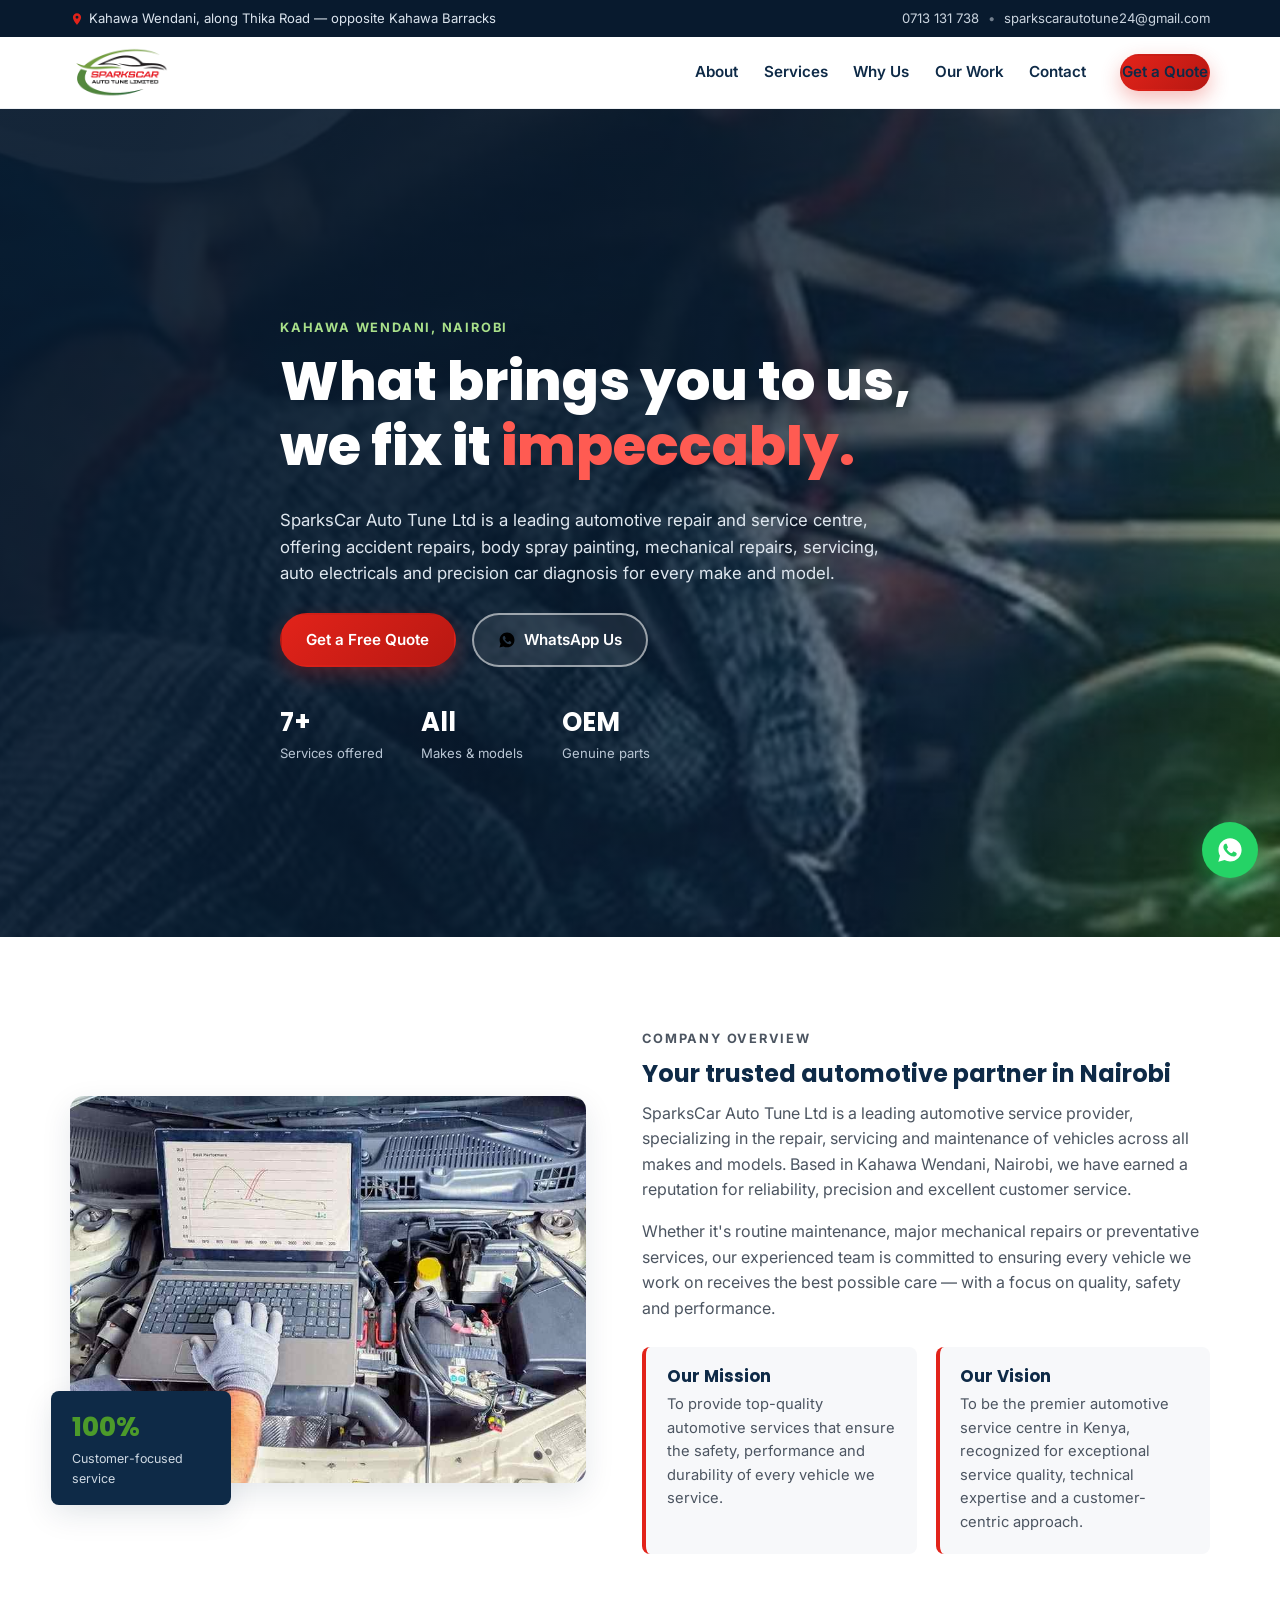
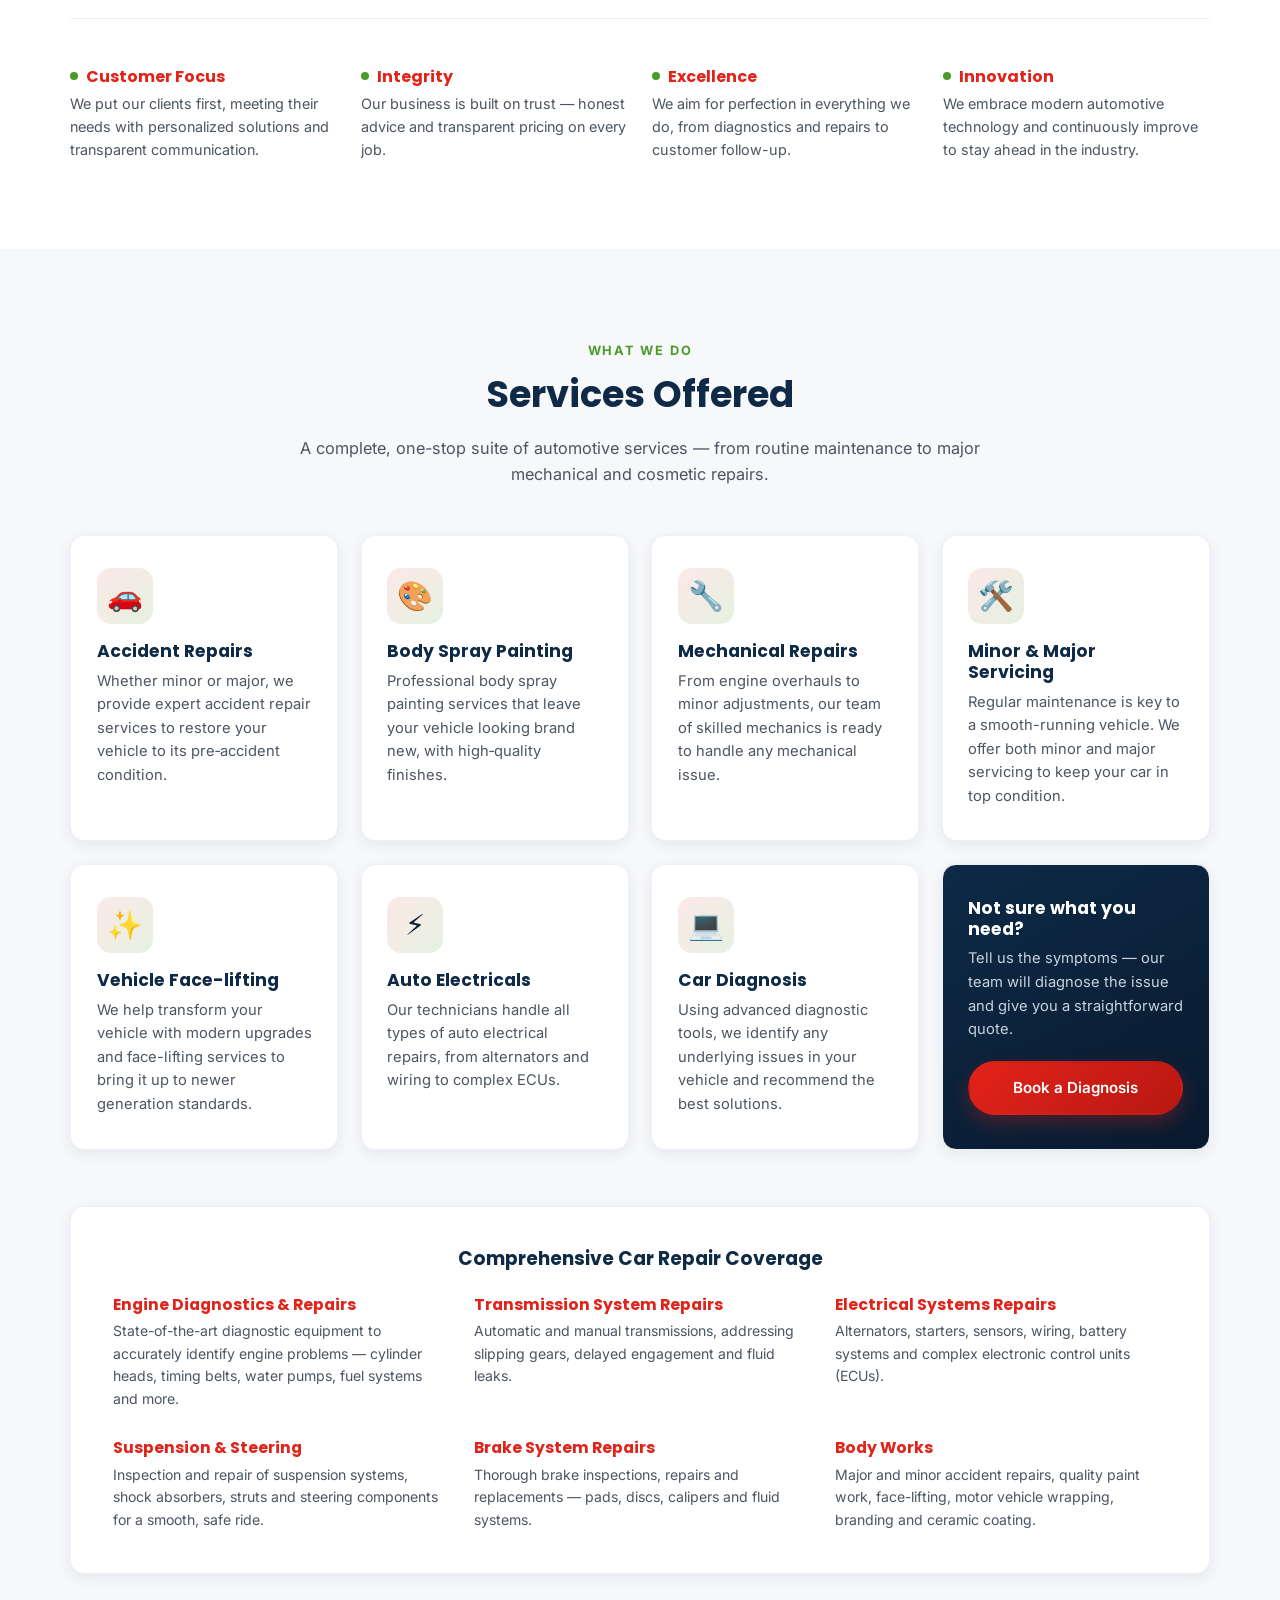
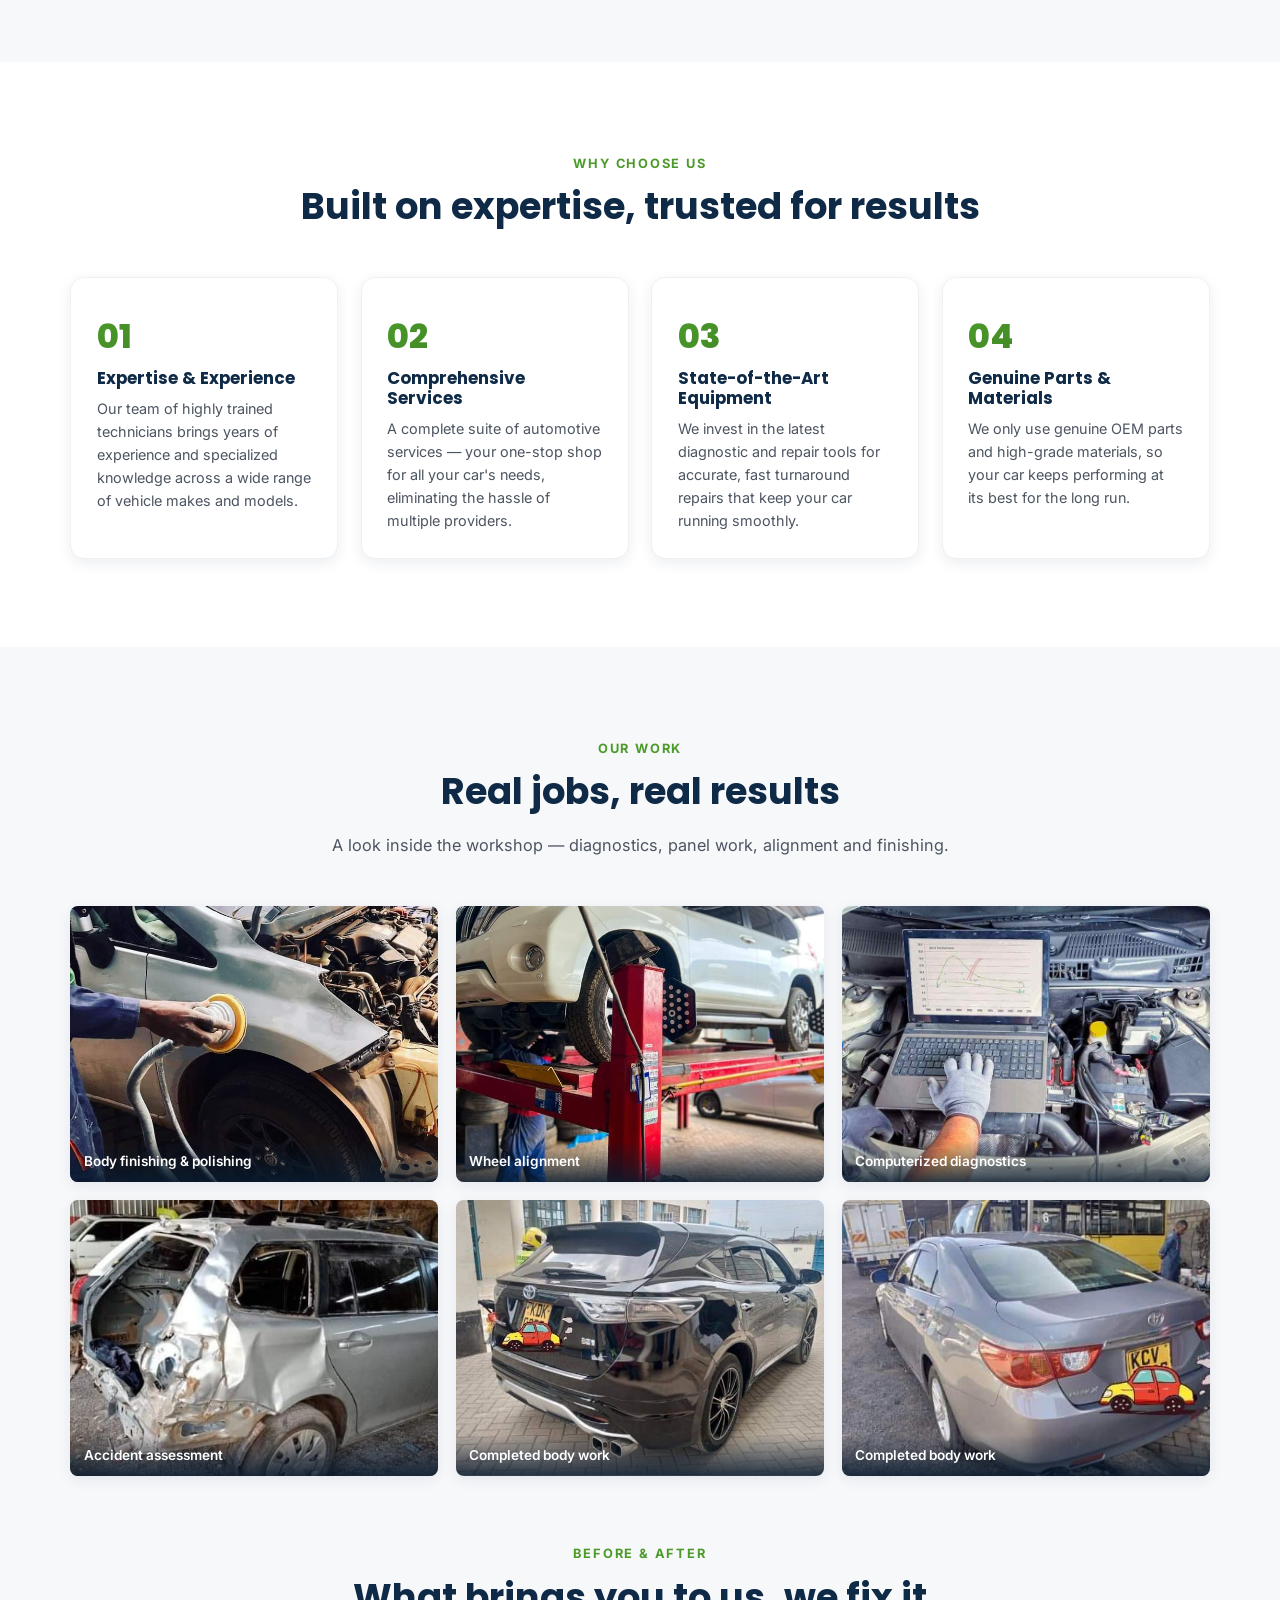
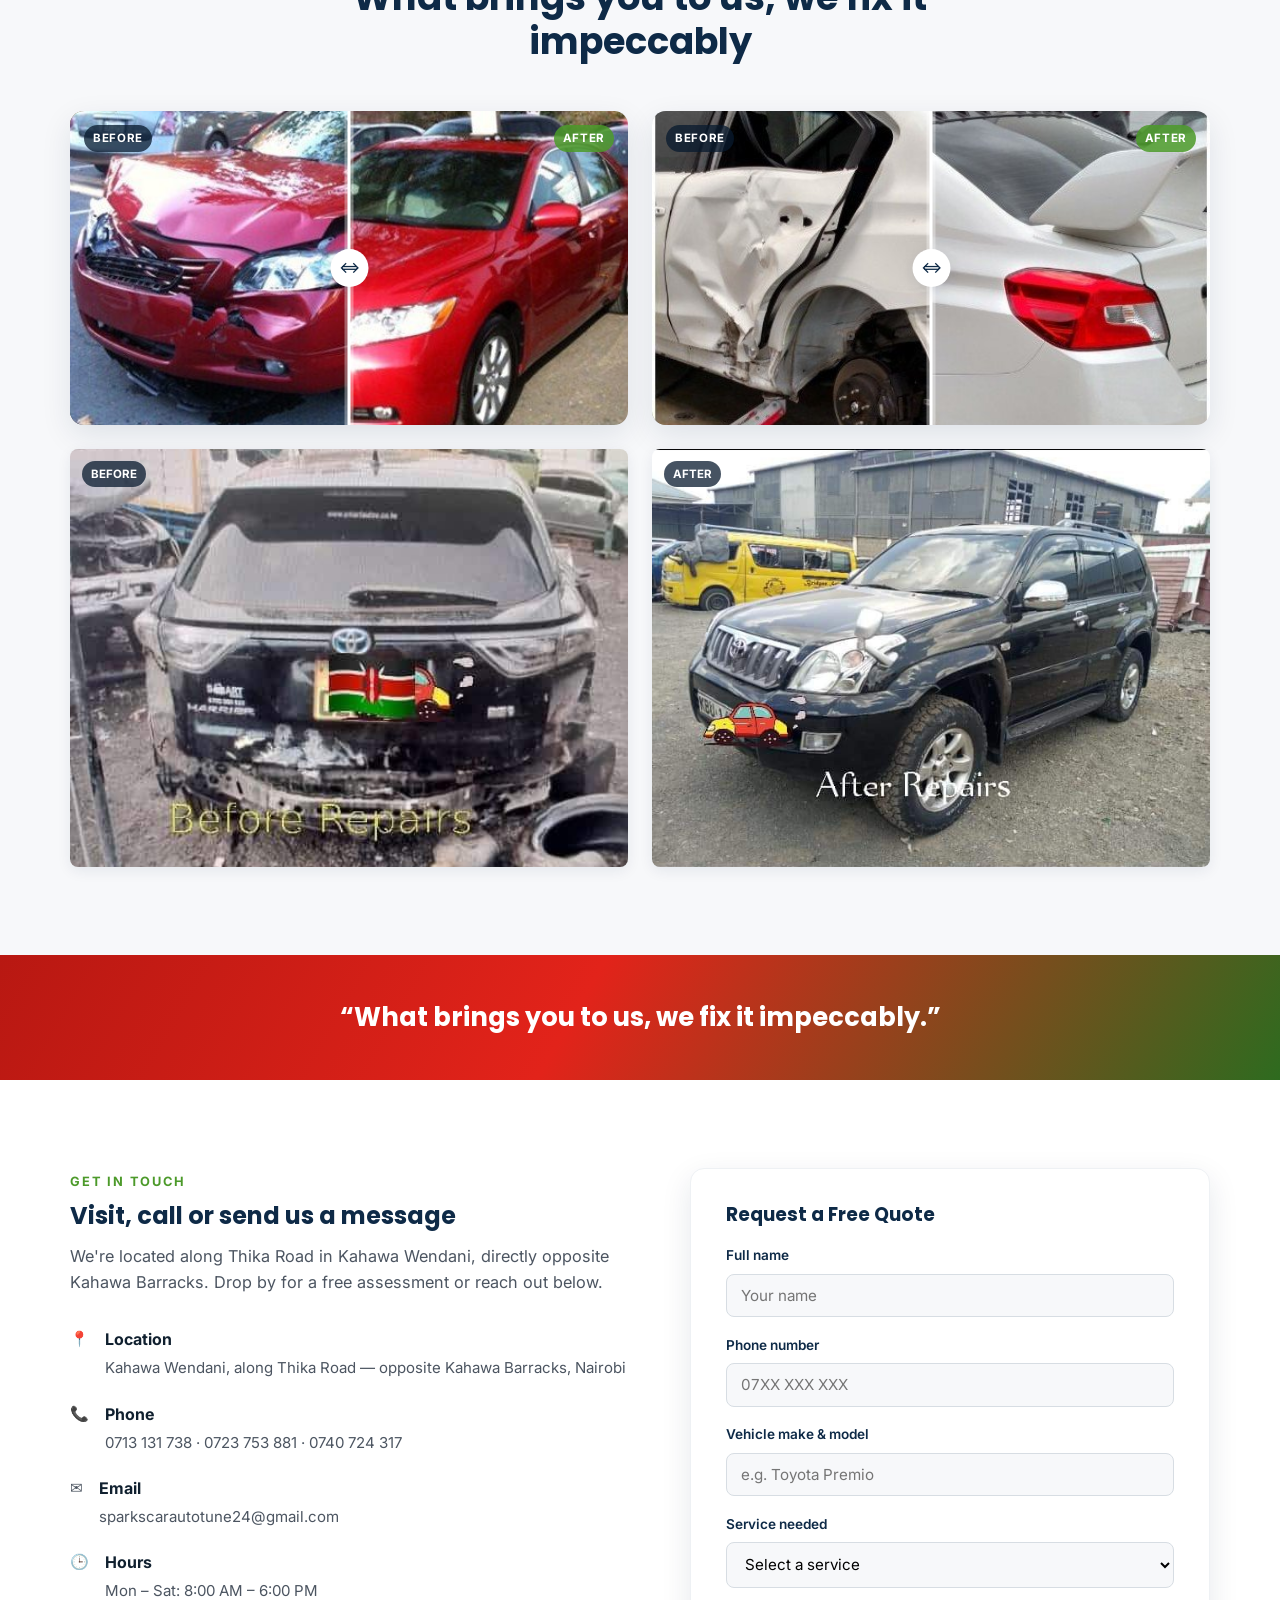
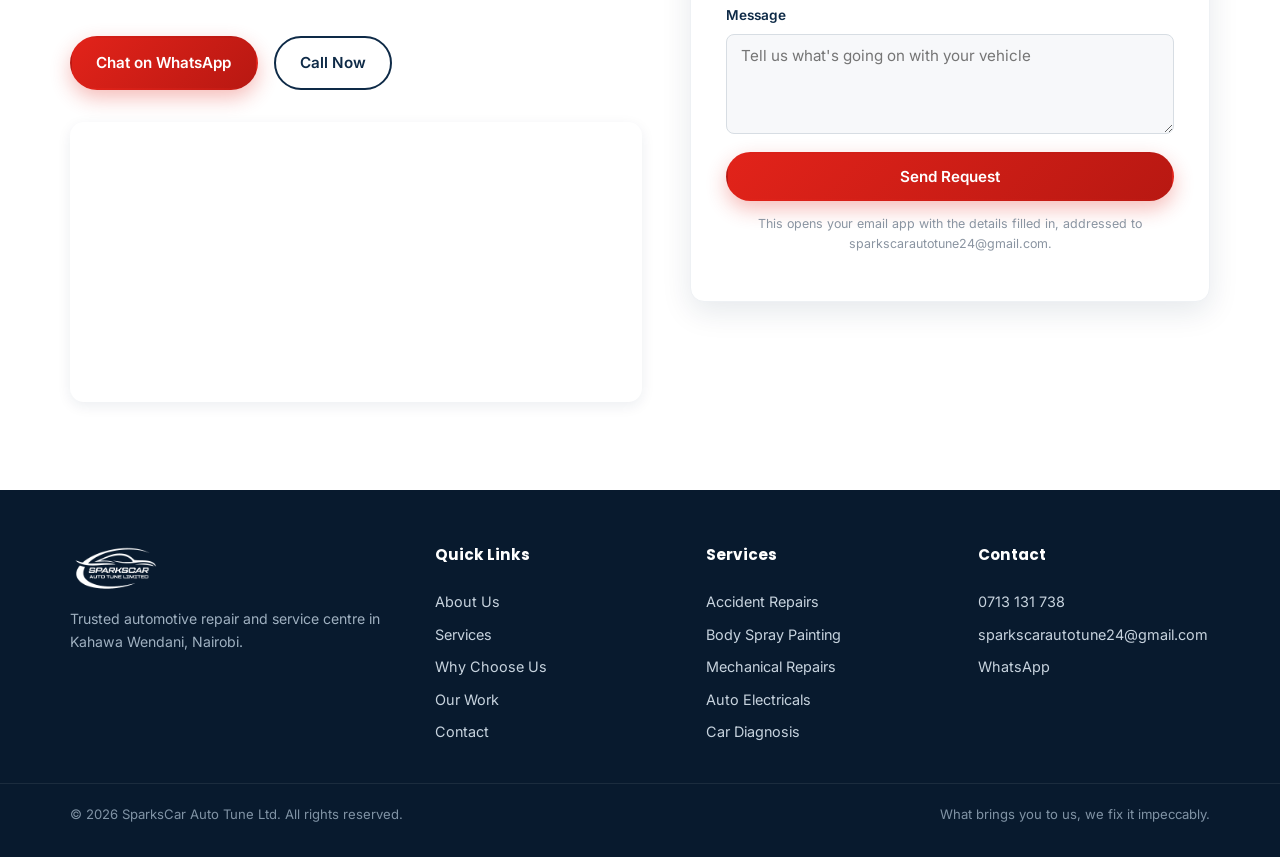
==== index.html @ 80fa3eee "init" ====
<!doctype html>
<html lang="en">
<head>
<meta charset="UTF-8">
<meta name="viewport" content="width=device-width, initial-scale=1.0">
<title>SparksCar Auto Tune Ltd | Auto Repair &amp; Service, Kahawa Wendani</title>
<meta name="description" content="SparksCar Auto Tune Ltd — accident repairs, body spray painting, mechanical repairs, servicing, auto electricals &amp; car diagnosis in Kahawa Wendani, Nairobi, opposite Kahawa Barracks.">
<meta name="theme-color" content="#0e2a47">

<!-- Open Graph -->
<meta property="og:title" content="SparksCar Auto Tune Ltd">
<meta property="og:description" content="What brings you to us, we fix it impeccably. Full auto repair &amp; service centre in Kahawa Wendani, Nairobi.">
<meta property="og:image" content="assets/img/before-after-camry.jpg">
<meta property="og:type" content="website">

<link rel="icon" type="image/png" href="assets/img/logo.png">
<link rel="preconnect" href="https://fonts.googleapis.com">
<link rel="preconnect" href="https://fonts.gstatic.com" crossorigin>
<link href="https://fonts.googleapis.com/css2?family=Poppins:wght@400;500;600;700;800&family=Inter:wght@400;500;600&display=swap" rel="stylesheet">
<link rel="stylesheet" href="assets/css/style.css">
</head>
<body>

<a class="skip-link" href="#main">Skip to content</a>

<!-- ===== Top bar ===== -->
<div class="topbar">
  <div class="container topbar-inner">
    <div class="topbar-item">
      <svg viewBox="0 0 24 24" aria-hidden="true"><path d="M12 2C8.1 2 5 5.1 5 9c0 5.2 7 13 7 13s7-7.8 7-13c0-3.9-3.1-7-7-7zm0 9.5A2.5 2.5 0 1 1 12 6.5a2.5 2.5 0 0 1 0 5z"/></svg>
      <span>Kahawa Wendani, along Thika Road — opposite Kahawa Barracks</span>
    </div>
    <div class="topbar-item topbar-contacts">
      <a href="tel:+254713131738">0713 131 738</a>
      <span class="dot">•</span>
      <a href="mailto:sparkscarautotune24@gmail.com">sparkscarautotune24@gmail.com</a>
    </div>
  </div>
</div>

<!-- ===== Header / Nav ===== -->
<header class="site-header" id="siteHeader">
  <div class="container nav-inner">
    <a href="#home" class="brand">
      <img src="assets/img/logo.png" alt="SparksCar Auto Tune Ltd logo">
    </a>
    <nav class="nav" id="primaryNav">
      <a href="#about">About</a>
      <a href="#services">Services</a>
      <a href="#why">Why Us</a>
      <a href="#work">Our Work</a>
      <a href="#contact">Contact</a>
      <a href="#contact" class="btn btn-primary nav-cta">Get a Quote</a>
    </nav>
    <button class="nav-toggle" id="navToggle" aria-label="Toggle menu" aria-expanded="false" aria-controls="primaryNav">
      <span></span><span></span><span></span>
    </button>
  </div>
</header>

<main id="main">

  <!-- ===== Hero ===== -->
  <section class="hero" id="home">
    <div class="hero-bg" style="background-image:url('assets/img/hero.jpg')"></div>
    <div class="hero-overlay"></div>
    <div class="container hero-content">
      <p class="eyebrow reveal">Kahawa Wendani, Nairobi</p>
      <h1 class="reveal">What brings you to us,<br>we fix it <span class="accent-red">impeccably.</span></h1>
      <p class="hero-sub reveal">SparksCar Auto Tune Ltd is a leading automotive repair and service centre, offering accident repairs, body spray painting, mechanical repairs, servicing, auto electricals and precision car diagnosis for every make and model.</p>
      <div class="hero-actions reveal">
        <a href="#contact" class="btn btn-primary">Get a Free Quote</a>
        <a href="https://wa.me/254713131738?text=Hello%20SparksCar%2C%20I%27d%20like%20to%20enquire%20about%20a%20service." target="_blank" rel="noopener" class="btn btn-ghost">
          <svg viewBox="0 0 24 24" width="18" height="18" aria-hidden="true"><path d="M12.04 2C6.58 2 2.13 6.45 2.13 11.91c0 1.75.46 3.45 1.32 4.95L2 22l5.29-1.39a9.87 9.87 0 0 0 4.75 1.21h.01c5.46 0 9.9-4.45 9.9-9.91C21.96 6.45 17.5 2 12.04 2zm5.79 14.16c-.24.68-1.4 1.32-1.93 1.4-.5.08-1.12.11-1.8-.11-.42-.13-.96-.31-1.65-.61-2.9-1.25-4.79-4.17-4.94-4.36-.14-.2-1.18-1.57-1.18-3 0-1.42.75-2.12 1.02-2.41.26-.28.57-.35.76-.35.19 0 .38 0 .55.01.18.01.41-.07.64.49.24.58.81 2 .88 2.14.07.14.11.31.02.5-.09.19-.14.31-.28.48-.14.16-.29.36-.42.49-.14.14-.28.28-.12.56.16.28.71 1.17 1.53 1.9 1.05.94 1.94 1.23 2.22 1.37.28.14.44.12.6-.07.16-.19.68-.79.87-1.06.18-.28.37-.23.62-.14.26.1 1.63.77 1.91.91.28.14.47.21.53.33.07.13.07.71-.17 1.39z"/></svg>
          WhatsApp Us
        </a>
      </div>
      <ul class="hero-stats reveal">
        <li><strong>7+</strong><span>Services offered</span></li>
        <li><strong>All</strong><span>Makes &amp; models</span></li>
        <li><strong>OEM</strong><span>Genuine parts</span></li>
      </ul>
    </div>
  </section>

  <!-- ===== About ===== -->
  <section class="section" id="about">
    <div class="container about-grid">
      <div class="about-media reveal">
        <img src="assets/img/work-diagnostics.jpg" alt="Technician running computerized car diagnostics" loading="lazy">
        <div class="about-badge">
          <span class="badge-number">100%</span>
          <span>Customer-focused service</span>
        </div>
      </div>
      <div class="about-copy reveal">
        <p class="eyebrow">Company Overview</p>
        <h2>Your trusted automotive partner in Nairobi</h2>
        <p>SparksCar Auto Tune Ltd is a leading automotive service provider, specializing in the repair, servicing and maintenance of vehicles across all makes and models. Based in Kahawa Wendani, Nairobi, we have earned a reputation for reliability, precision and excellent customer service.</p>
        <p>Whether it's routine maintenance, major mechanical repairs or preventative services, our experienced team is committed to ensuring every vehicle we work on receives the best possible care &mdash; with a focus on quality, safety and performance.</p>

        <div class="mv-grid">
          <div class="mv-card">
            <h3>Our Mission</h3>
            <p>To provide top-quality automotive services that ensure the safety, performance and durability of every vehicle we service.</p>
          </div>
          <div class="mv-card">
            <h3>Our Vision</h3>
            <p>To be the premier automotive service centre in Kenya, recognized for exceptional service quality, technical expertise and a customer-centric approach.</p>
          </div>
        </div>
      </div>
    </div>

    <div class="container">
      <div class="values-strip reveal">
        <div class="value-item">
          <h4>Customer Focus</h4>
          <p>We put our clients first, meeting their needs with personalized solutions and transparent communication.</p>
        </div>
        <div class="value-item">
          <h4>Integrity</h4>
          <p>Our business is built on trust — honest advice and transparent pricing on every job.</p>
        </div>
        <div class="value-item">
          <h4>Excellence</h4>
          <p>We aim for perfection in everything we do, from diagnostics and repairs to customer follow-up.</p>
        </div>
        <div class="value-item">
          <h4>Innovation</h4>
          <p>We embrace modern automotive technology and continuously improve to stay ahead in the industry.</p>
        </div>
      </div>
    </div>
  </section>

  <!-- ===== Services ===== -->
  <section class="section section-alt" id="services">
    <div class="container">
      <div class="section-head reveal">
        <p class="eyebrow">What We Do</p>
        <h2>Services Offered</h2>
        <p class="section-lead">A complete, one-stop suite of automotive services &mdash; from routine maintenance to major mechanical and cosmetic repairs.</p>
      </div>

      <div class="services-grid">
        <div class="service-card reveal">
          <div class="service-icon" aria-hidden="true">🚗</div>
          <h3>Accident Repairs</h3>
          <p>Whether minor or major, we provide expert accident repair services to restore your vehicle to its pre&#8209;accident condition.</p>
        </div>
        <div class="service-card reveal">
          <div class="service-icon" aria-hidden="true">🎨</div>
          <h3>Body Spray Painting</h3>
          <p>Professional body spray painting services that leave your vehicle looking brand new, with high&#8209;quality finishes.</p>
        </div>
        <div class="service-card reveal">
          <div class="service-icon" aria-hidden="true">🔧</div>
          <h3>Mechanical Repairs</h3>
          <p>From engine overhauls to minor adjustments, our team of skilled mechanics is ready to handle any mechanical issue.</p>
        </div>
        <div class="service-card reveal">
          <div class="service-icon" aria-hidden="true">🛠️</div>
          <h3>Minor &amp; Major Servicing</h3>
          <p>Regular maintenance is key to a smooth-running vehicle. We offer both minor and major servicing to keep your car in top condition.</p>
        </div>
        <div class="service-card reveal">
          <div class="service-icon" aria-hidden="true">✨</div>
          <h3>Vehicle Face-lifting</h3>
          <p>We help transform your vehicle with modern upgrades and face-lifting services to bring it up to newer generation standards.</p>
        </div>
        <div class="service-card reveal">
          <div class="service-icon" aria-hidden="true">⚡</div>
          <h3>Auto Electricals</h3>
          <p>Our technicians handle all types of auto electrical repairs, from alternators and wiring to complex ECUs.</p>
        </div>
        <div class="service-card reveal">
          <div class="service-icon" aria-hidden="true">💻</div>
          <h3>Car Diagnosis</h3>
          <p>Using advanced diagnostic tools, we identify any underlying issues in your vehicle and recommend the best solutions.</p>
        </div>
        <div class="service-card service-card-cta reveal">
          <h3>Not sure what you need?</h3>
          <p>Tell us the symptoms — our team will diagnose the issue and give you a straightforward quote.</p>
          <a href="#contact" class="btn btn-primary btn-block">Book a Diagnosis</a>
        </div>
      </div>

      <div class="detail-panel reveal">
        <h3>Comprehensive Car Repair Coverage</h3>
        <div class="detail-grid">
          <div>
            <h4>Engine Diagnostics &amp; Repairs</h4>
            <p>State-of-the-art diagnostic equipment to accurately identify engine problems — cylinder heads, timing belts, water pumps, fuel systems and more.</p>
          </div>
          <div>
            <h4>Transmission System Repairs</h4>
            <p>Automatic and manual transmissions, addressing slipping gears, delayed engagement and fluid leaks.</p>
          </div>
          <div>
            <h4>Electrical Systems Repairs</h4>
            <p>Alternators, starters, sensors, wiring, battery systems and complex electronic control units (ECUs).</p>
          </div>
          <div>
            <h4>Suspension &amp; Steering</h4>
            <p>Inspection and repair of suspension systems, shock absorbers, struts and steering components for a smooth, safe ride.</p>
          </div>
          <div>
            <h4>Brake System Repairs</h4>
            <p>Thorough brake inspections, repairs and replacements — pads, discs, calipers and fluid systems.</p>
          </div>
          <div>
            <h4>Body Works</h4>
            <p>Major and minor accident repairs, quality paint work, face-lifting, motor vehicle wrapping, branding and ceramic coating.</p>
          </div>
        </div>
      </div>
    </div>
  </section>

  <!-- ===== Why Choose Us ===== -->
  <section class="section" id="why">
    <div class="container">
      <div class="section-head reveal">
        <p class="eyebrow">Why Choose Us</p>
        <h2>Built on expertise, trusted for results</h2>
      </div>
      <div class="why-grid">
        <div class="why-card reveal">
          <span class="why-num">01</span>
          <h3>Expertise &amp; Experience</h3>
          <p>Our team of highly trained technicians brings years of experience and specialized knowledge across a wide range of vehicle makes and models.</p>
        </div>
        <div class="why-card reveal">
          <span class="why-num">02</span>
          <h3>Comprehensive Services</h3>
          <p>A complete suite of automotive services — your one-stop shop for all your car's needs, eliminating the hassle of multiple providers.</p>
        </div>
        <div class="why-card reveal">
          <span class="why-num">03</span>
          <h3>State-of-the-Art Equipment</h3>
          <p>We invest in the latest diagnostic and repair tools for accurate, fast turnaround repairs that keep your car running smoothly.</p>
        </div>
        <div class="why-card reveal">
          <span class="why-num">04</span>
          <h3>Genuine Parts &amp; Materials</h3>
          <p>We only use genuine OEM parts and high-grade materials, so your car keeps performing at its best for the long run.</p>
        </div>
      </div>
    </div>
  </section>

  <!-- ===== Our Work / Gallery ===== -->
  <section class="section section-alt" id="work">
    <div class="container">
      <div class="section-head reveal">
        <p class="eyebrow">Our Work</p>
        <h2>Real jobs, real results</h2>
        <p class="section-lead">A look inside the workshop &mdash; diagnostics, panel work, alignment and finishing.</p>
      </div>

      <div class="gallery-grid">
        <figure class="gallery-item reveal"><img src="assets/img/work-spray.jpg" loading="lazy" alt="Technician polishing a car panel"><figcaption>Body finishing &amp; polishing</figcaption></figure>
        <figure class="gallery-item reveal"><img src="assets/img/work-alignment.jpg" loading="lazy" alt="Vehicle on a wheel alignment rig"><figcaption>Wheel alignment</figcaption></figure>
        <figure class="gallery-item reveal"><img src="assets/img/work-diagnostics.jpg" loading="lazy" alt="Laptop-based engine diagnostics"><figcaption>Computerized diagnostics</figcaption></figure>
        <figure class="gallery-item reveal"><img src="assets/img/work-accident.jpg" loading="lazy" alt="Vehicle with accident body damage"><figcaption>Accident assessment</figcaption></figure>
        <figure class="gallery-item reveal"><img src="assets/img/work-suv.jpg" loading="lazy" alt="Fully repaired SUV"><figcaption>Completed body work</figcaption></figure>
        <figure class="gallery-item reveal"><img src="assets/img/work-sedan.jpg" loading="lazy" alt="Fully repaired sedan"><figcaption>Completed body work</figcaption></figure>
      </div>

      <div class="section-head reveal" style="margin-top:4rem;">
        <p class="eyebrow">Before &amp; After</p>
        <h2>What brings you to us, we fix it impeccably</h2>
      </div>

      <div class="ba-grid">
        <div class="ba-slider reveal" data-ba>
          <img class="ba-img ba-base" src="assets/img/camry-after.jpg" alt="Fully repaired red Toyota Camry after repair">
          <img class="ba-img ba-top" src="assets/img/camry-before.jpg" alt="Damaged red Toyota Camry before repair">
          <div class="ba-handle"></div>
          <span class="ba-tag ba-tag-before">Before</span>
          <span class="ba-tag ba-tag-after">After</span>
          <input type="range" min="0" max="100" value="50" class="ba-range" aria-label="Drag to compare before and after">
        </div>

        <div class="ba-slider reveal" data-ba>
          <img class="ba-img ba-base" src="assets/img/subaru-after.jpg" alt="Fully repaired white Subaru after repair">
          <img class="ba-img ba-top" src="assets/img/subaru-before.jpg" alt="Damaged white Subaru before repair">
          <div class="ba-handle"></div>
          <span class="ba-tag ba-tag-before">Before</span>
          <span class="ba-tag ba-tag-after">After</span>
          <input type="range" min="0" max="100" value="50" class="ba-range" aria-label="Drag to compare before and after">
        </div>
      </div>

      <div class="ba-pair reveal">
        <figure><img src="assets/img/prado-before.jpg" loading="lazy" alt="Toyota Prado before repair, burnt and damaged"><figcaption>Before</figcaption></figure>
        <figure><img src="assets/img/prado-after.jpg" loading="lazy" alt="Toyota Prado fully restored after repair"><figcaption>After</figcaption></figure>
      </div>
    </div>
  </section>

  <!-- ===== Testimonial / tagline strip ===== -->
  <section class="tagline-strip">
    <div class="container">
      <p>&ldquo;What brings you to us, we fix it impeccably.&rdquo;</p>
    </div>
  </section>

  <!-- ===== Contact ===== -->
  <section class="section" id="contact">
    <div class="container contact-grid">
      <div class="contact-info reveal">
        <p class="eyebrow">Get In Touch</p>
        <h2>Visit, call or send us a message</h2>
        <p class="section-lead">We're located along Thika Road in Kahawa Wendani, directly opposite Kahawa Barracks. Drop by for a free assessment or reach out below.</p>

        <ul class="contact-list">
          <li>
            <span class="contact-icon" aria-hidden="true">📍</span>
            <div><strong>Location</strong><span>Kahawa Wendani, along Thika Road — opposite Kahawa Barracks, Nairobi</span></div>
          </li>
          <li>
            <span class="contact-icon" aria-hidden="true">📞</span>
            <div><strong>Phone</strong>
              <span><a href="tel:+254713131738">0713 131 738</a> &middot; <a href="tel:+254723753881">0723 753 881</a> &middot; <a href="tel:+254740724317">0740 724 317</a></span>
            </div>
          </li>
          <li>
            <span class="contact-icon" aria-hidden="true">✉️</span>
            <div><strong>Email</strong><span><a href="mailto:sparkscarautotune24@gmail.com">sparkscarautotune24@gmail.com</a></span></div>
          </li>
          <li>
            <span class="contact-icon" aria-hidden="true">🕒</span>
            <div><strong>Hours</strong><span>Mon &ndash; Sat: 8:00 AM &ndash; 6:00 PM</span></div>
          </li>
        </ul>

        <div class="contact-socials">
          <a href="https://wa.me/254713131738" target="_blank" rel="noopener" class="btn btn-primary">Chat on WhatsApp</a>
          <a href="tel:+254713131738" class="btn btn-outline">Call Now</a>
        </div>

        <div class="map-embed reveal">
          <iframe
            src="https://www.google.com/maps?q=Kahawa+Wendani,+Thika+Road,+Nairobi&output=embed"
            width="100%" height="280" style="border:0;" allowfullscreen="" loading="lazy"
            referrerpolicy="no-referrer-when-downgrade" title="SparksCar Auto Tune Ltd location map"></iframe>
        </div>
      </div>

      <div class="contact-form-wrap reveal">
        <form class="contact-form" id="quoteForm">
          <h3>Request a Free Quote</h3>
          <div class="form-row">
            <label for="name">Full name</label>
            <input type="text" id="name" name="name" required placeholder="Your name">
          </div>
          <div class="form-row">
            <label for="phone">Phone number</label>
            <input type="tel" id="phone" name="phone" required placeholder="07XX XXX XXX">
          </div>
          <div class="form-row">
            <label for="vehicle">Vehicle make &amp; model</label>
            <input type="text" id="vehicle" name="vehicle" placeholder="e.g. Toyota Premio">
          </div>
          <div class="form-row">
            <label for="service">Service needed</label>
            <select id="service" name="service">
              <option value="">Select a service</option>
              <option>Accident Repairs</option>
              <option>Body Spray Painting</option>
              <option>Mechanical Repairs</option>
              <option>Minor / Major Servicing</option>
              <option>Vehicle Face-lifting</option>
              <option>Auto Electricals</option>
              <option>Car Diagnosis</option>
              <option>Other</option>
            </select>
          </div>
          <div class="form-row">
            <label for="message">Message</label>
            <textarea id="message" name="message" rows="4" placeholder="Tell us what's going on with your vehicle"></textarea>
          </div>
          <button type="submit" class="btn btn-primary btn-block">Send Request</button>
          <p class="form-note" id="formNote">This opens your email app with the details filled in, addressed to sparkscarautotune24@gmail.com.</p>
        </form>
      </div>
    </div>
  </section>

</main>

<!-- ===== Footer ===== -->
<footer class="site-footer">
  <div class="container footer-grid">
    <div class="footer-brand">
      <img src="assets/img/logo.png" alt="SparksCar Auto Tune Ltd logo">
      <p>Trusted automotive repair and service centre in Kahawa Wendani, Nairobi.</p>
    </div>
    <div class="footer-col">
      <h4>Quick Links</h4>
      <a href="#about">About Us</a>
      <a href="#services">Services</a>
      <a href="#why">Why Choose Us</a>
      <a href="#work">Our Work</a>
      <a href="#contact">Contact</a>
    </div>
    <div class="footer-col">
      <h4>Services</h4>
      <a href="#services">Accident Repairs</a>
      <a href="#services">Body Spray Painting</a>
      <a href="#services">Mechanical Repairs</a>
      <a href="#services">Auto Electricals</a>
      <a href="#services">Car Diagnosis</a>
    </div>
    <div class="footer-col">
      <h4>Contact</h4>
      <a href="tel:+254713131738">0713 131 738</a>
      <a href="mailto:sparkscarautotune24@gmail.com">sparkscarautotune24@gmail.com</a>
      <a href="https://wa.me/254713131738" target="_blank" rel="noopener">WhatsApp</a>
    </div>
  </div>
  <div class="footer-bottom">
    <div class="container footer-bottom-inner">
      <p>&copy; <span id="year"></span> SparksCar Auto Tune Ltd. All rights reserved.</p>
      <p>What brings you to us, we fix it impeccably.</p>
    </div>
  </div>
</footer>

<a href="https://wa.me/254713131738" target="_blank" rel="noopener" class="whatsapp-float" aria-label="Chat on WhatsApp">
  <svg viewBox="0 0 24 24" width="28" height="28" aria-hidden="true"><path fill="currentColor" d="M12.04 2C6.58 2 2.13 6.45 2.13 11.91c0 1.75.46 3.45 1.32 4.95L2 22l5.29-1.39a9.87 9.87 0 0 0 4.75 1.21h.01c5.46 0 9.9-4.45 9.9-9.91C21.96 6.45 17.5 2 12.04 2zm5.79 14.16c-.24.68-1.4 1.32-1.93 1.4-.5.08-1.12.11-1.8-.11-.42-.13-.96-.31-1.65-.61-2.9-1.25-4.79-4.17-4.94-4.36-.14-.2-1.18-1.57-1.18-3 0-1.42.75-2.12 1.02-2.41.26-.28.57-.35.76-.35.19 0 .38 0 .55.01.18.01.41-.07.64.49.24.58.81 2 .88 2.14.07.14.11.31.02.5-.09.19-.14.31-.28.48-.14.16-.29.36-.42.49-.14.14-.28.28-.12.56.16.28.71 1.17 1.53 1.9 1.05.94 1.94 1.23 2.22 1.37.28.14.44.12.6-.07.16-.19.68-.79.87-1.06.18-.28.37-.23.62-.14.26.1 1.63.77 1.91.91.28.14.47.21.53.33.07.13.07.71-.17 1.39z"/></svg>
</a>

<script src="assets/js/main.js"></script>
</body>
</html>
---- assets/css/style.css ----
/* =========================================================
   SparksCar Auto Tune Ltd — main stylesheet
========================================================= */

:root{
  --navy: #0e2a47;
  --navy-dark: #081a2e;
  --red: #e2231a;
  --red-dark: #b81812;
  --green: #4c9a2a;
  --green-dark: #2e6b1f;
  --grey-50: #f7f8fa;
  --grey-100: #eef1f4;
  --grey-300: #d7dde3;
  --grey-500: #8a94a1;
  --grey-700: #4c5561;
  --ink: #10202f;
  --white: #ffffff;
  --radius: 14px;
  --radius-sm: 8px;
  --shadow: 0 10px 30px rgba(14, 42, 71, .10);
  --shadow-sm: 0 4px 14px rgba(14, 42, 71, .08);
  --container: 1180px;
  --ff-head: 'Poppins', system-ui, sans-serif;
  --ff-body: 'Inter', system-ui, sans-serif;
}

*,*::before,*::after{box-sizing:border-box;}
html{scroll-behavior:smooth;}
body{
  margin:0;
  font-family:var(--ff-body);
  color:var(--ink);
  background:var(--white);
  line-height:1.6;
  -webkit-font-smoothing:antialiased;
}
img{max-width:100%;display:block;}
a{color:inherit;text-decoration:none;}
h1,h2,h3,h4{font-family:var(--ff-head);line-height:1.2;margin:0 0 .5em;color:var(--navy);}
p{margin:0 0 1em;}
ul{margin:0;padding:0;list-style:none;}
button{font-family:inherit;}

.container{
  width:100%;
  max-width:var(--container);
  margin:0 auto;
  padding:0 20px;
}

.skip-link{
  position:absolute; left:-999px; top:0; background:var(--navy); color:#fff;
  padding:10px 16px; z-index:999; border-radius:0 0 8px 0;
}
.skip-link:focus{left:0;}

/* ---------- Buttons ---------- */
.btn{
  display:inline-flex; align-items:center; justify-content:center; gap:.5em;
  padding:.85em 1.6em; border-radius:999px; font-weight:600; font-size:.95rem;
  border:2px solid transparent; cursor:pointer; transition:transform .15s ease, box-shadow .2s ease, background .2s ease, color .2s ease;
  white-space:nowrap;
}
.btn:hover{transform:translateY(-2px);}
.btn-primary{ background:linear-gradient(135deg, var(--red), var(--red-dark)); color:#fff; box-shadow:0 8px 20px rgba(226,35,26,.30);}
.btn-primary:hover{box-shadow:0 12px 26px rgba(226,35,26,.38);}
.btn-ghost{ background:rgba(255,255,255,.08); color:#fff; border-color:rgba(255,255,255,.55); backdrop-filter:blur(2px);}
.btn-ghost:hover{ background:rgba(255,255,255,.18);}
.btn-outline{ background:transparent; color:var(--navy); border-color:var(--navy);}
.btn-outline:hover{ background:var(--navy); color:#fff;}
.btn-block{width:100%;}

/* ---------- Topbar ---------- */
.topbar{
  background:var(--navy-dark); color:#dbe4ee; font-size:.82rem;
}
.topbar-inner{
  display:flex; align-items:center; justify-content:space-between; gap:1rem;
  padding:.5rem 20px; flex-wrap:wrap;
}
.topbar-item{display:flex; align-items:center; gap:.4em;}
.topbar-item svg{width:14px; height:14px; fill:var(--red); flex:none;}
.topbar-contacts a{opacity:.92;}
.topbar-contacts a:hover{color:#fff; text-decoration:underline;}
.topbar .dot{opacity:.5; margin:0 .3em;}

/* ---------- Header ---------- */
.site-header{
  position:sticky; top:0; z-index:100;
  background:rgba(255,255,255,.92);
  backdrop-filter:saturate(180%) blur(10px);
  border-bottom:1px solid var(--grey-100);
  transition:box-shadow .25s ease;
}
.site-header.scrolled{box-shadow:var(--shadow-sm);}
.nav-inner{
  display:flex; align-items:center; justify-content:space-between;
  padding:.6rem 20px;
}
.brand img{height:52px; width:auto;}
.nav{display:flex; align-items:center; gap:1.6rem;}
.nav a{
  font-weight:600; font-size:.95rem; color:var(--navy); position:relative; padding:.3em 0;
}
.nav a:not(.btn)::after{
  content:""; position:absolute; left:0; right:0; bottom:-2px; height:2px;
  background:var(--red); transform:scaleX(0); transform-origin:left; transition:transform .2s ease;
}
.nav a:not(.btn):hover::after{transform:scaleX(1);}
.nav-cta{margin-left:.5rem; padding:.65em 1.4em; font-size:.9rem;}

.nav-toggle{
  display:none; flex-direction:column; gap:5px; background:none; border:none; cursor:pointer; padding:8px;
}
.nav-toggle span{width:26px; height:2.5px; background:var(--navy); border-radius:2px; transition:.25s;}
.nav-toggle.active span:nth-child(1){transform:translateY(7.5px) rotate(45deg);}
.nav-toggle.active span:nth-child(2){opacity:0;}
.nav-toggle.active span:nth-child(3){transform:translateY(-7.5px) rotate(-45deg);}

/* ---------- Hero ---------- */
.hero{
  position:relative; color:#fff; overflow:hidden;
  min-height:92vh; display:flex; align-items:center;
  padding:6rem 0 4rem;
}
.hero-bg{
  position:absolute; inset:0; background-size:cover; background-position:center;
  transform:scale(1.05);
}
.hero-overlay{
  position:absolute; inset:0;
  background:linear-gradient(115deg, rgba(8,26,46,.94) 10%, rgba(8,26,46,.86) 45%, rgba(14,42,71,.55) 75%, rgba(76,154,42,.35) 100%);
}
.hero-content{position:relative; z-index:2; max-width:760px;}
.eyebrow{
  text-transform:uppercase; letter-spacing:.14em; font-weight:700; font-size:.8rem;
  color:var(--green); margin-bottom:.8em; display:inline-block;
}
.hero .eyebrow{color:#a9e08a;}
.hero h1{
  color:#fff; font-size:clamp(2.1rem, 5vw, 3.4rem); font-weight:800; margin-bottom:.5em;
}
.accent-red{color:#ff5b52;}
.hero-sub{
  font-size:1.05rem; color:#dfe7ef; max-width:620px;
}
.hero-actions{display:flex; gap:1rem; flex-wrap:wrap; margin:1.6rem 0 2.2rem;}
.hero-stats{display:flex; gap:2.4rem; flex-wrap:wrap;}
.hero-stats li{display:flex; flex-direction:column;}
.hero-stats strong{font-family:var(--ff-head); font-size:1.6rem; color:#fff;}
.hero-stats span{font-size:.82rem; color:#b9c6d4;}

/* ---------- Sections ---------- */
.section{padding:5.5rem 0;}
.section-alt{background:var(--grey-50);}
.section-head{max-width:680px; margin:0 auto 3rem; text-align:center;}
.section-head h2{font-size:clamp(1.6rem,3.4vw,2.3rem);}
.section-lead{color:var(--grey-700); font-size:1.02rem;}

/* ---------- About ---------- */
.about-grid{
  display:grid; grid-template-columns:1fr 1.1fr; gap:3.5rem; align-items:center;
}
.about-media{position:relative;}
.about-media img{
  border-radius:var(--radius); box-shadow:var(--shadow); width:100%; aspect-ratio:4/3; object-fit:cover;
}
.about-badge{
  position:absolute; left:-1.2rem; bottom:-1.4rem; background:var(--navy); color:#fff;
  padding:1rem 1.3rem; border-radius:var(--radius-sm); box-shadow:var(--shadow);
  display:flex; flex-direction:column; gap:.1rem; max-width:180px;
}
.badge-number{font-family:var(--ff-head); font-weight:800; font-size:1.6rem; color:var(--green);}
.about-badge span:last-child{font-size:.78rem; color:#cfd9e3;}
.about-copy p{color:var(--grey-700);}
.mv-grid{display:grid; grid-template-columns:1fr 1fr; gap:1.2rem; margin-top:1.6rem;}
.mv-card{
  background:var(--grey-50); border-left:4px solid var(--red); border-radius:var(--radius-sm);
  padding:1.2rem 1.3rem;
}
.mv-card h3{font-size:1.05rem; margin-bottom:.4em;}
.mv-card p{font-size:.92rem; color:var(--grey-700); margin:0;}

.values-strip{
  margin-top:4rem; display:grid; grid-template-columns:repeat(4,1fr); gap:1.5rem;
  border-top:1px solid var(--grey-100); padding-top:3rem;
}
.value-item h4{
  color:var(--red); font-size:1rem; margin-bottom:.4em; display:flex; align-items:center; gap:.5em;
}
.value-item h4::before{content:""; width:8px; height:8px; border-radius:50%; background:var(--green); display:inline-block;}
.value-item p{font-size:.9rem; color:var(--grey-700); margin:0;}

/* ---------- Services ---------- */
.services-grid{
  display:grid; grid-template-columns:repeat(4,1fr); gap:1.4rem;
}
.service-card{
  background:#fff; border:1px solid var(--grey-100); border-radius:var(--radius);
  padding:2rem 1.6rem; box-shadow:var(--shadow-sm); transition:transform .2s ease, box-shadow .2s ease, border-color .2s ease;
}
.service-card:hover{transform:translateY(-6px); box-shadow:var(--shadow); border-color:transparent;}
.service-icon{
  font-size:1.8rem; width:56px; height:56px; border-radius:14px; display:flex; align-items:center; justify-content:center;
  background:linear-gradient(135deg, rgba(226,35,26,.10), rgba(76,154,42,.14)); margin-bottom:1.1rem;
}
.service-card h3{font-size:1.08rem; margin-bottom:.45em;}
.service-card p{font-size:.92rem; color:var(--grey-700); margin:0;}
.service-card-cta{
  background:linear-gradient(150deg, var(--navy), var(--navy-dark)); color:#fff; display:flex; flex-direction:column; justify-content:center;
}
.service-card-cta h3{color:#fff;}
.service-card-cta p{color:#c7d3de; margin-bottom:1.2rem;}

.detail-panel{
  margin-top:3.5rem; background:#fff; border-radius:var(--radius); box-shadow:var(--shadow-sm);
  padding:2.6rem; border:1px solid var(--grey-100);
}
.detail-panel h3{text-align:center; margin-bottom:1.6rem;}
.detail-grid{display:grid; grid-template-columns:repeat(3,1fr); gap:1.8rem;}
.detail-grid h4{font-size:.98rem; color:var(--red); margin-bottom:.35em;}
.detail-grid p{font-size:.88rem; color:var(--grey-700); margin:0;}

/* ---------- Why Us ---------- */
.why-grid{display:grid; grid-template-columns:repeat(4,1fr); gap:1.4rem;}
.why-card{
  position:relative; padding:2rem 1.6rem 1.6rem; border-radius:var(--radius);
  background:#fff; border:1px solid var(--grey-100); box-shadow:var(--shadow-sm);
}
.why-num{
  font-family:var(--ff-head); font-weight:800; font-size:2.1rem;
  background:linear-gradient(135deg, var(--green), var(--green-dark)); -webkit-background-clip:text; background-clip:text; color:transparent;
  display:block; margin-bottom:.3rem;
}
.why-card h3{font-size:1.05rem;}
.why-card p{font-size:.9rem; color:var(--grey-700); margin:0;}

/* ---------- Gallery ---------- */
.gallery-grid{
  display:grid; grid-template-columns:repeat(3,1fr); gap:1.1rem;
}
.gallery-item{
  position:relative; margin:0; border-radius:var(--radius-sm); overflow:hidden; box-shadow:var(--shadow-sm);
  aspect-ratio:4/3;
}
.gallery-item img{width:100%; height:100%; object-fit:cover; transition:transform .4s ease;}
.gallery-item:hover img{transform:scale(1.07);}
.gallery-item figcaption{
  position:absolute; left:0; right:0; bottom:0; padding:.7em 1em;
  background:linear-gradient(0deg, rgba(8,26,46,.85), transparent);
  color:#fff; font-size:.85rem; font-weight:600;
}

.ba-grid{display:grid; grid-template-columns:1fr 1fr; gap:1.5rem; margin-top:2rem;}
.ba-slider{
  position:relative; aspect-ratio:16/9; border-radius:var(--radius); overflow:hidden; box-shadow:var(--shadow);
  user-select:none;
}
.ba-img{position:absolute; inset:0; width:100%; height:100%; object-fit:cover; pointer-events:none;}
.ba-top{clip-path:inset(0 50% 0 0);}
.ba-handle{
  position:absolute; top:0; bottom:0; left:50%; width:3px; background:#fff;
  box-shadow:0 0 0 3px rgba(255,255,255,.35); pointer-events:none; transform:translateX(-50%);
}
.ba-handle::after{
  content:"⇔"; position:absolute; top:50%; left:50%; transform:translate(-50%,-50%);
  width:38px; height:38px; background:#fff; color:var(--navy); border-radius:50%;
  display:flex; align-items:center; justify-content:center; font-size:1rem; box-shadow:var(--shadow-sm);
}
.ba-range{
  position:absolute; inset:0; width:100%; height:100%; margin:0; opacity:0; cursor:ew-resize;
  -webkit-appearance:none; appearance:none; background:transparent;
}
.ba-tag{
  position:absolute; top:14px; font-size:.72rem; font-weight:700; text-transform:uppercase;
  letter-spacing:.05em; padding:.35em .8em; border-radius:999px; color:#fff; z-index:2; pointer-events:none;
}
.ba-tag-before{left:14px; background:rgba(8,26,46,.75);}
.ba-tag-after{right:14px; background:rgba(76,154,42,.85);}

.ba-pair{
  margin-top:1.5rem; display:grid; grid-template-columns:1fr 1fr; gap:1.5rem;
}
.ba-pair figure{margin:0; border-radius:var(--radius-sm); overflow:hidden; box-shadow:var(--shadow-sm); position:relative;}
.ba-pair img{width:100%; aspect-ratio:4/3; object-fit:cover;}
.ba-pair figcaption{
  position:absolute; top:12px; left:12px; background:rgba(8,26,46,.75); color:#fff;
  font-size:.72rem; font-weight:700; text-transform:uppercase; padding:.35em .8em; border-radius:999px;
}

/* ---------- Tagline strip ---------- */
.tagline-strip{
  background:linear-gradient(120deg, var(--red-dark), var(--red) 45%, var(--green-dark));
  color:#fff; text-align:center; padding:2.6rem 0;
}
.tagline-strip p{
  margin:0; font-family:var(--ff-head); font-weight:700; font-size:clamp(1.1rem,2.4vw,1.6rem);
}

/* ---------- Contact ---------- */
.contact-grid{display:grid; grid-template-columns:1.1fr 1fr; gap:3rem; align-items:start;}
.contact-list{margin:2rem 0;}
.contact-list li{display:flex; gap:1rem; margin-bottom:1.3rem;}
.contact-icon{font-size:1.3rem; flex:none;}
.contact-list strong{display:block; margin-bottom:.15em;}
.contact-list span{color:var(--grey-700); font-size:.94rem;}
.contact-list a:hover{color:var(--red);}
.contact-socials{display:flex; gap:1rem; margin-bottom:2rem; flex-wrap:wrap;}
.map-embed{border-radius:var(--radius); overflow:hidden; box-shadow:var(--shadow-sm); line-height:0;}

.contact-form-wrap{
  background:#fff; border-radius:var(--radius); box-shadow:var(--shadow); padding:2.2rem;
  border:1px solid var(--grey-100);
}
.contact-form h3{margin-bottom:1.2rem;}
.form-row{margin-bottom:1.1rem; display:flex; flex-direction:column; gap:.4rem;}
.form-row label{font-size:.85rem; font-weight:600; color:var(--navy);}
.form-row input, .form-row select, .form-row textarea{
  border:1.5px solid var(--grey-300); border-radius:var(--radius-sm); padding:.75em .9em;
  font-family:inherit; font-size:.95rem; background:var(--grey-50); transition:border-color .2s ease, background .2s ease;
}
.form-row input:focus, .form-row select:focus, .form-row textarea:focus{
  outline:none; border-color:var(--red); background:#fff;
}
.form-note{font-size:.78rem; color:var(--grey-500); text-align:center; margin-top:.8rem;}

/* ---------- Footer ---------- */
.site-footer{background:var(--navy-dark); color:#c7d3de; padding-top:3.5rem;}
.footer-grid{display:grid; grid-template-columns:1.4fr 1fr 1fr 1fr; gap:2.5rem; padding-bottom:2.5rem;}
.footer-brand img{height:46px; margin-bottom:1rem; filter:brightness(0) invert(1);}
.footer-brand p{font-size:.88rem; color:#9fb0c0;}
.footer-col h4{color:#fff; font-size:.95rem; margin-bottom:1rem;}
.footer-col{display:flex; flex-direction:column; gap:.6rem; font-size:.9rem;}
.footer-col a:hover{color:#fff;}
.footer-bottom{border-top:1px solid rgba(255,255,255,.08); padding:1.2rem 0; font-size:.82rem;}
.footer-bottom-inner{display:flex; justify-content:space-between; flex-wrap:wrap; gap:.5rem; color:#8093a5;}

/* ---------- WhatsApp float ---------- */
.whatsapp-float{
  position:fixed; right:1.4rem; bottom:1.4rem; width:56px; height:56px; border-radius:50%;
  background:#25D366; color:#fff; display:flex; align-items:center; justify-content:center;
  box-shadow:0 10px 24px rgba(37,211,102,.45); z-index:200; transition:transform .2s ease;
}
.whatsapp-float:hover{transform:scale(1.08);}

/* ---------- Reveal animation ---------- */
.reveal{opacity:0; transform:translateY(24px); transition:opacity .6s ease, transform .6s ease;}
.reveal.in-view{opacity:1; transform:translateY(0);}

/* ============ Responsive ============ */
@media (max-width: 980px){
  .about-grid, .contact-grid{grid-template-columns:1fr;}
  .services-grid{grid-template-columns:repeat(2,1fr);}
  .why-grid{grid-template-columns:repeat(2,1fr);}
  .values-strip{grid-template-columns:repeat(2,1fr);}
  .detail-grid{grid-template-columns:repeat(2,1fr);}
  .gallery-grid{grid-template-columns:repeat(2,1fr);}
  .ba-grid, .ba-pair{grid-template-columns:1fr;}
  .footer-grid{grid-template-columns:1fr 1fr;}
}

@media (max-width: 760px){
  .topbar-inner{justify-content:center; text-align:center;}
  .topbar-item:first-child{display:none;}
  .nav{
    position:fixed; inset:0 0 0 auto; top:0; height:100vh; width:min(78vw,320px);
    background:#fff; flex-direction:column; align-items:flex-start; justify-content:flex-start;
    padding:6.5rem 2rem 2rem; gap:1.6rem; transform:translateX(100%); transition:transform .3s ease;
    box-shadow:-10px 0 30px rgba(0,0,0,.12);
  }
  .nav.open{transform:translateX(0);}
  .nav a{font-size:1.05rem;}
  .nav-cta{margin-left:0;}
  .nav-toggle{display:flex;}
  .brand img{height:42px;}

  .hero{min-height:auto; padding:4rem 0 3rem; text-align:left;}
  .hero-stats{gap:1.6rem;}

  .services-grid, .why-grid, .values-strip, .detail-grid, .gallery-grid, .footer-grid{grid-template-columns:1fr;}
  .about-badge{position:static; margin-top:1rem; max-width:none;}
  .section{padding:3.5rem 0;}
  .contact-form-wrap{padding:1.5rem;}
}

@media (min-width: 761px) and (max-width: 980px){
  .hero-content{max-width:640px;}
}
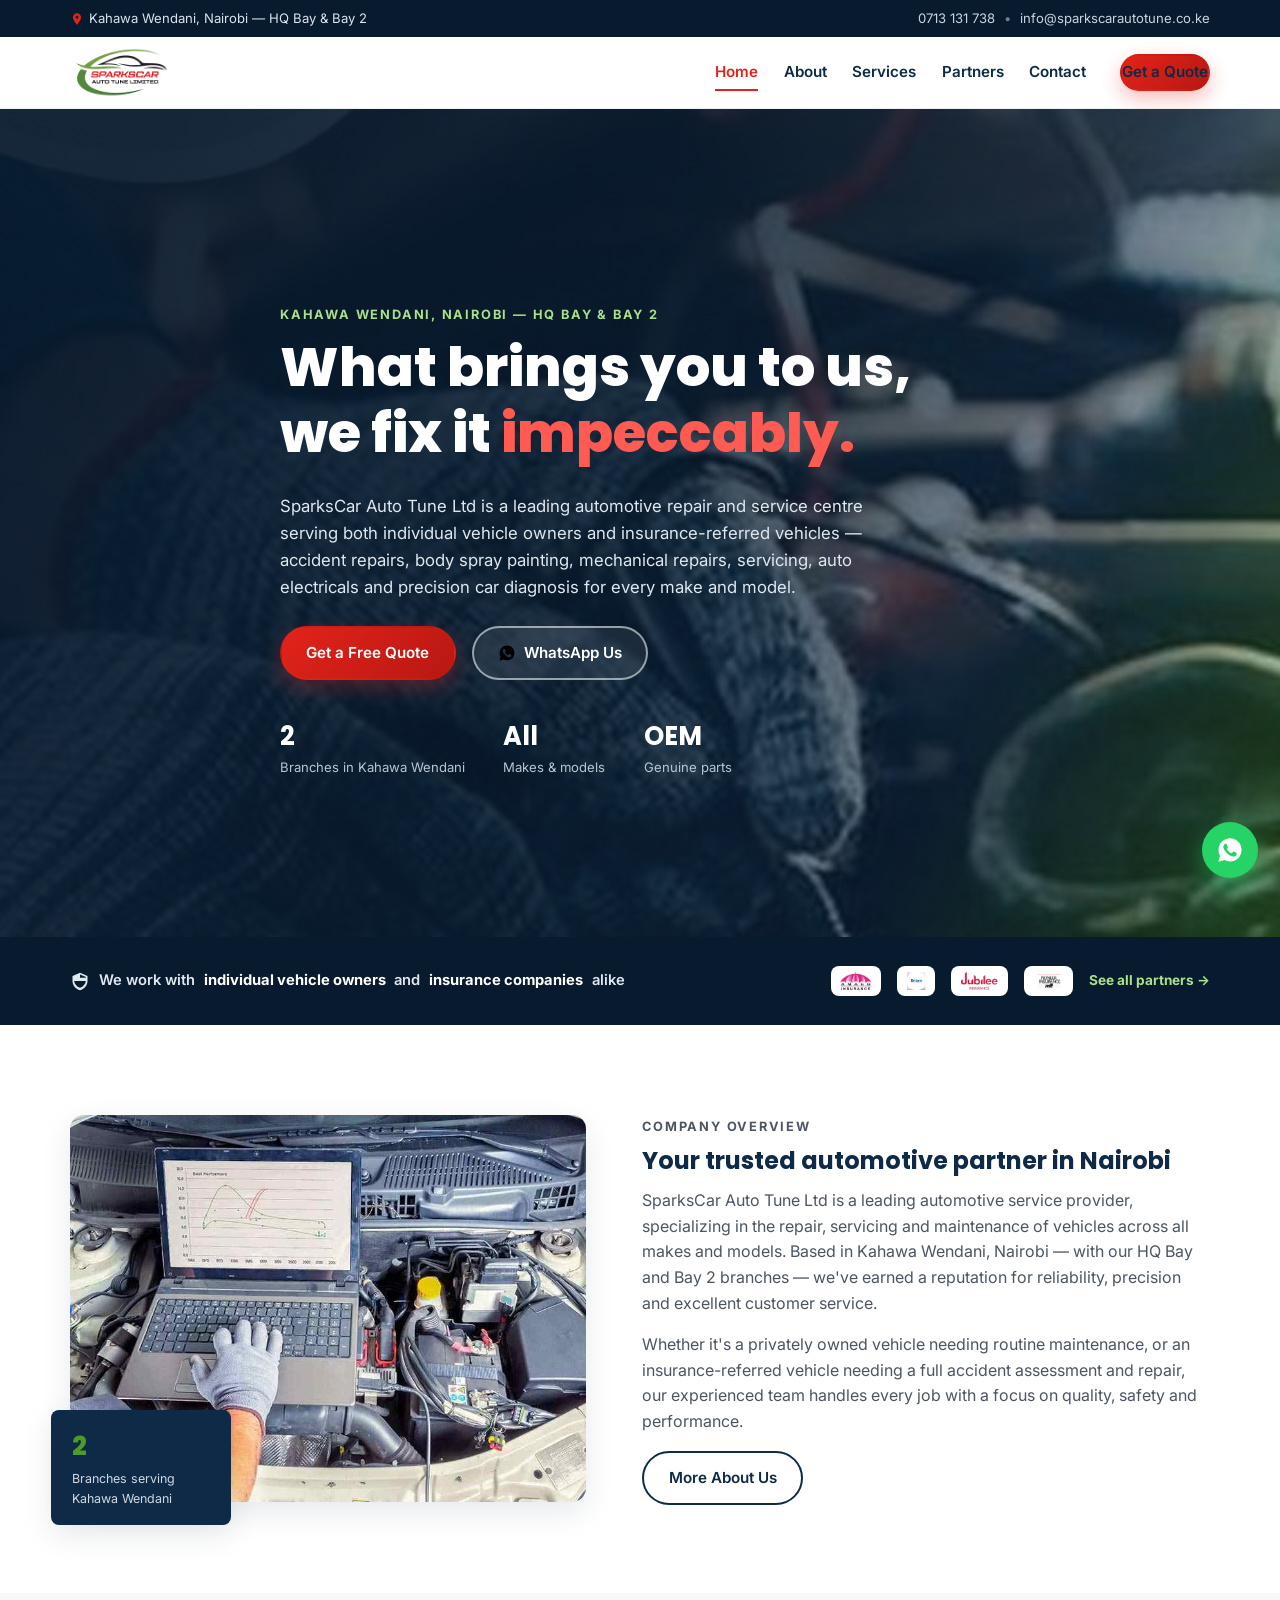
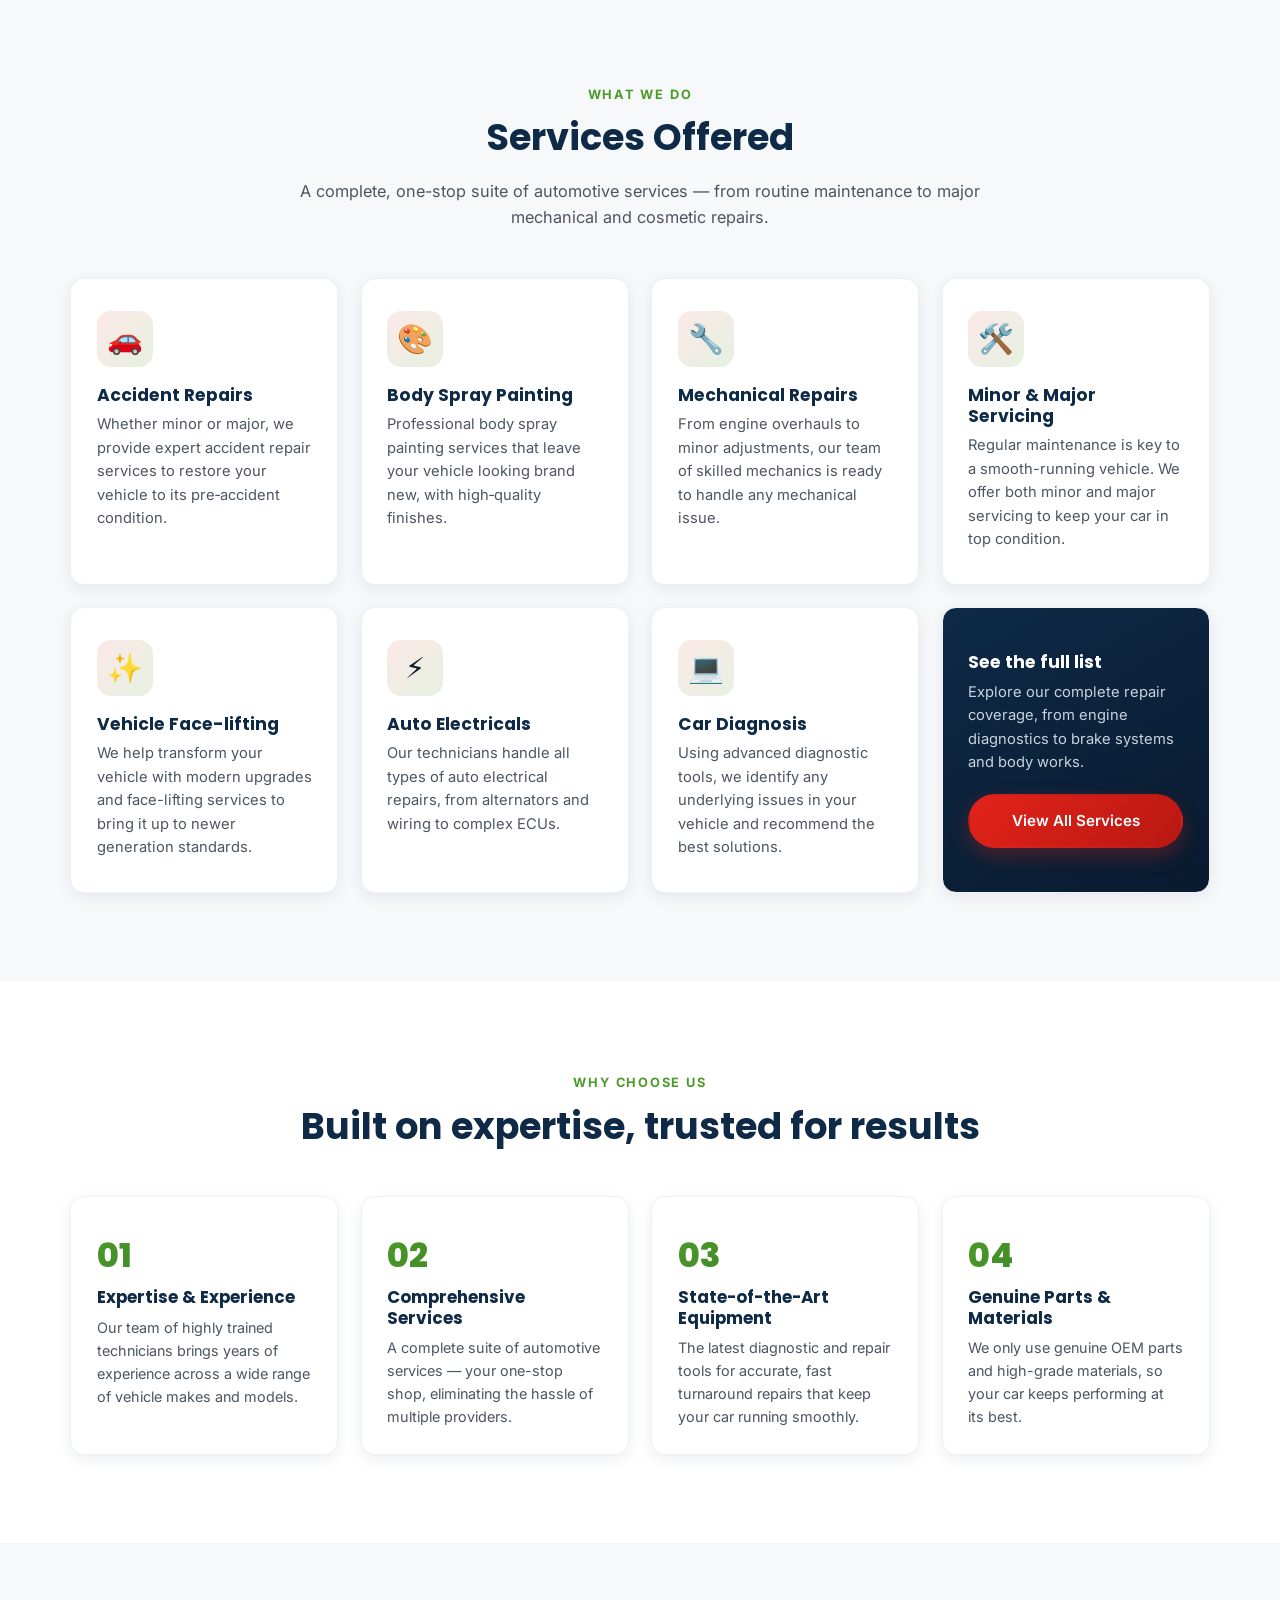
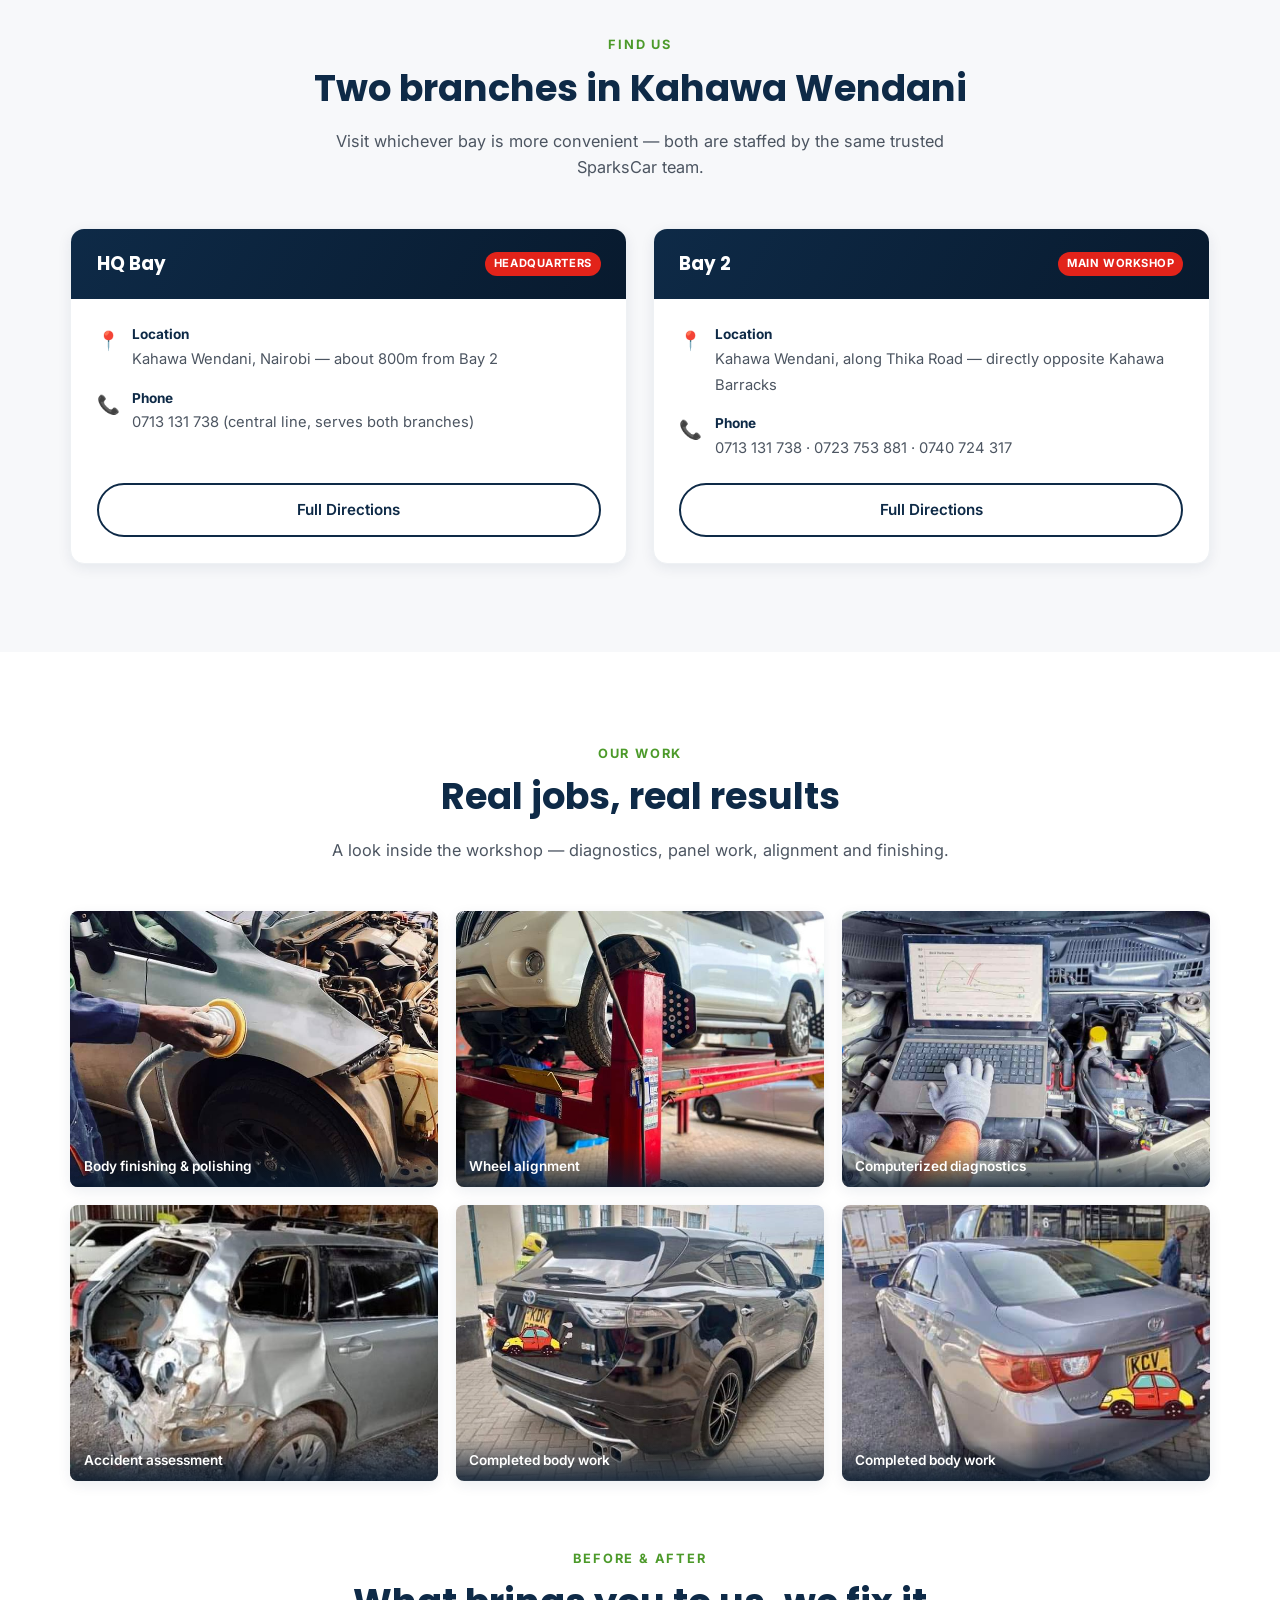
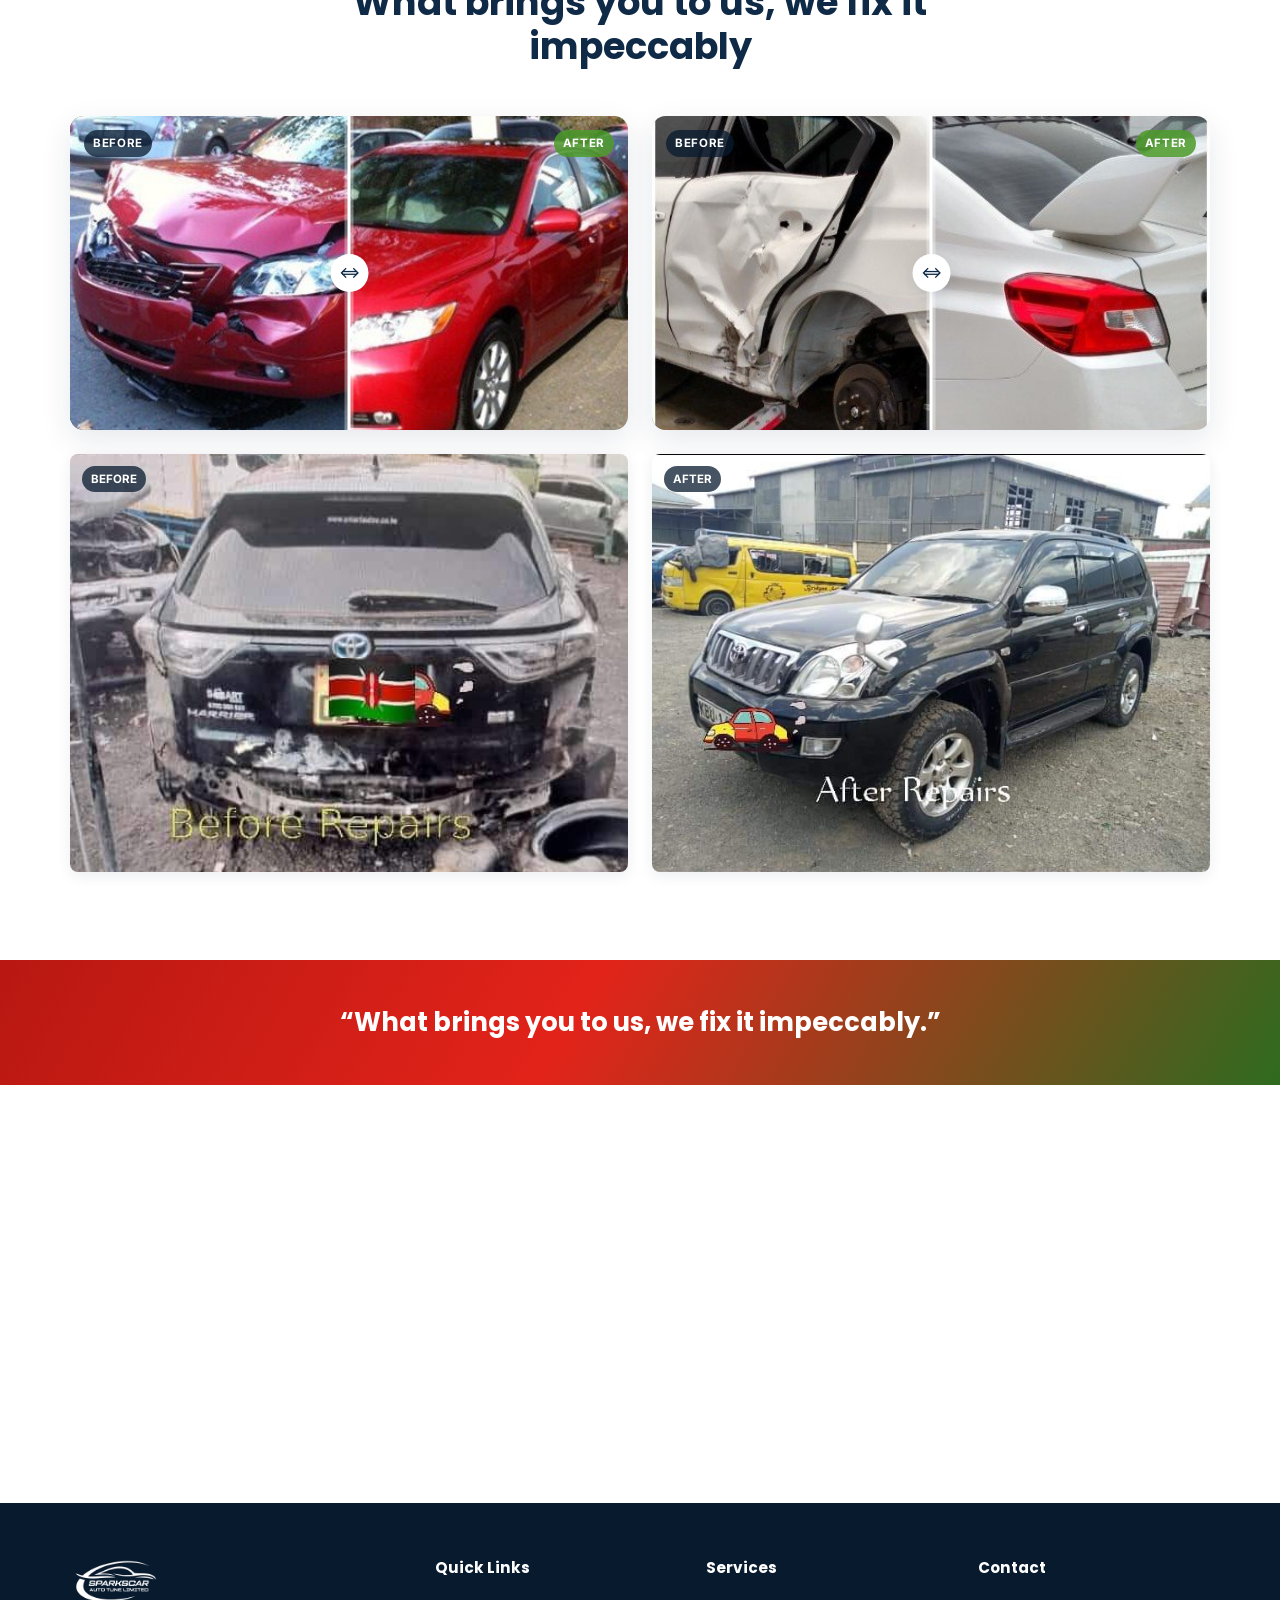
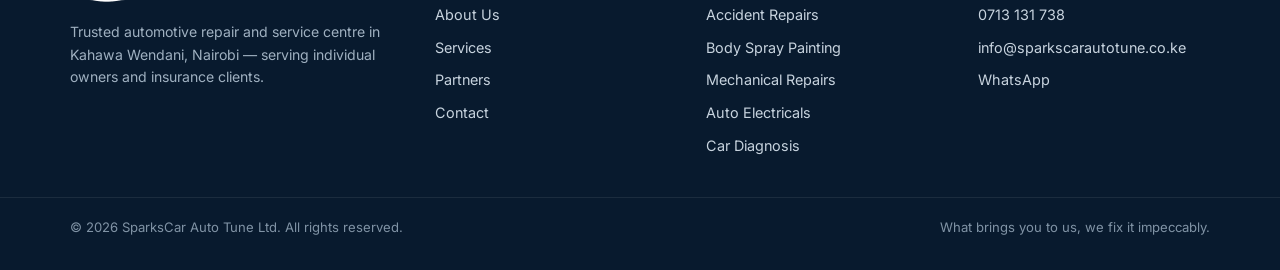
==== commit 382f1cf0: "init" ====
--- a/index.html
+++ b/index.html
@@ -4,12 +4,11 @@
 <meta charset="UTF-8">
 <meta name="viewport" content="width=device-width, initial-scale=1.0">
 <title>SparksCar Auto Tune Ltd | Auto Repair &amp; Service, Kahawa Wendani</title>
-<meta name="description" content="SparksCar Auto Tune Ltd — accident repairs, body spray painting, mechanical repairs, servicing, auto electricals &amp; car diagnosis in Kahawa Wendani, Nairobi, opposite Kahawa Barracks.">
+<meta name="description" content="SparksCar Auto Tune Ltd — accident repairs, body spray painting, mechanical repairs, servicing, auto electricals & car diagnosis for individual and insurance clients. Two branches in Kahawa Wendani, Nairobi.">
 <meta name="theme-color" content="#0e2a47">
 
-<!-- Open Graph -->
-<meta property="og:title" content="SparksCar Auto Tune Ltd">
-<meta property="og:description" content="What brings you to us, we fix it impeccably. Full auto repair &amp; service centre in Kahawa Wendani, Nairobi.">
+<meta property="og:title" content="SparksCar Auto Tune Ltd | Auto Repair &amp; Service, Kahawa Wendani">
+<meta property="og:description" content="SparksCar Auto Tune Ltd — accident repairs, body spray painting, mechanical repairs, servicing, auto electricals & car diagnosis for individual and insurance clients. Two branches in Kahawa Wendani, Nairobi.">
 <meta property="og:image" content="assets/img/before-after-camry.jpg">
 <meta property="og:type" content="website">
 
@@ -23,34 +22,31 @@
 
 <a class="skip-link" href="#main">Skip to content</a>
 
-<!-- ===== Top bar ===== -->
 <div class="topbar">
   <div class="container topbar-inner">
     <div class="topbar-item">
       <svg viewBox="0 0 24 24" aria-hidden="true"><path d="M12 2C8.1 2 5 5.1 5 9c0 5.2 7 13 7 13s7-7.8 7-13c0-3.9-3.1-7-7-7zm0 9.5A2.5 2.5 0 1 1 12 6.5a2.5 2.5 0 0 1 0 5z"/></svg>
-      <span>Kahawa Wendani, along Thika Road — opposite Kahawa Barracks</span>
+      <span>Kahawa Wendani, Nairobi &mdash; HQ Bay &amp; Bay 2</span>
     </div>
     <div class="topbar-item topbar-contacts">
       <a href="tel:+254713131738">0713 131 738</a>
-      <span class="dot">•</span>
-      <a href="mailto:sparkscarautotune24@gmail.com">sparkscarautotune24@gmail.com</a>
+      <span class="dot">&bull;</span>
+      <a href="mailto:info@sparkscarautotune.co.ke">info@sparkscarautotune.co.ke</a>
     </div>
   </div>
 </div>
-
-<!-- ===== Header / Nav ===== -->
 <header class="site-header" id="siteHeader">
   <div class="container nav-inner">
-    <a href="#home" class="brand">
+    <a href="index.html" class="brand">
       <img src="assets/img/logo.png" alt="SparksCar Auto Tune Ltd logo">
     </a>
     <nav class="nav" id="primaryNav">
-      <a href="#about">About</a>
-      <a href="#services">Services</a>
-      <a href="#why">Why Us</a>
-      <a href="#work">Our Work</a>
-      <a href="#contact">Contact</a>
-      <a href="#contact" class="btn btn-primary nav-cta">Get a Quote</a>
+      <a href="index.html" class="active">Home</a>
+      <a href="about.html">About</a>
+      <a href="services.html">Services</a>
+      <a href="partners.html">Partners</a>
+      <a href="contact.html">Contact</a>
+      <a href="contact.html" class="btn btn-primary nav-cta">Get a Quote</a>
     </nav>
     <button class="nav-toggle" id="navToggle" aria-label="Toggle menu" aria-expanded="false" aria-controls="primaryNav">
       <span></span><span></span><span></span>
@@ -65,76 +61,62 @@
     <div class="hero-bg" style="background-image:url('assets/img/hero.jpg')"></div>
     <div class="hero-overlay"></div>
     <div class="container hero-content">
-      <p class="eyebrow reveal">Kahawa Wendani, Nairobi</p>
+      <p class="eyebrow reveal">Kahawa Wendani, Nairobi &mdash; HQ Bay &amp; Bay 2</p>
       <h1 class="reveal">What brings you to us,<br>we fix it <span class="accent-red">impeccably.</span></h1>
-      <p class="hero-sub reveal">SparksCar Auto Tune Ltd is a leading automotive repair and service centre, offering accident repairs, body spray painting, mechanical repairs, servicing, auto electricals and precision car diagnosis for every make and model.</p>
+      <p class="hero-sub reveal">SparksCar Auto Tune Ltd is a leading automotive repair and service centre serving both individual vehicle owners and insurance-referred vehicles &mdash; accident repairs, body spray painting, mechanical repairs, servicing, auto electricals and precision car diagnosis for every make and model.</p>
       <div class="hero-actions reveal">
-        <a href="#contact" class="btn btn-primary">Get a Free Quote</a>
+        <a href="contact.html" class="btn btn-primary">Get a Free Quote</a>
         <a href="https://wa.me/254713131738?text=Hello%20SparksCar%2C%20I%27d%20like%20to%20enquire%20about%20a%20service." target="_blank" rel="noopener" class="btn btn-ghost">
           <svg viewBox="0 0 24 24" width="18" height="18" aria-hidden="true"><path d="M12.04 2C6.58 2 2.13 6.45 2.13 11.91c0 1.75.46 3.45 1.32 4.95L2 22l5.29-1.39a9.87 9.87 0 0 0 4.75 1.21h.01c5.46 0 9.9-4.45 9.9-9.91C21.96 6.45 17.5 2 12.04 2zm5.79 14.16c-.24.68-1.4 1.32-1.93 1.4-.5.08-1.12.11-1.8-.11-.42-.13-.96-.31-1.65-.61-2.9-1.25-4.79-4.17-4.94-4.36-.14-.2-1.18-1.57-1.18-3 0-1.42.75-2.12 1.02-2.41.26-.28.57-.35.76-.35.19 0 .38 0 .55.01.18.01.41-.07.64.49.24.58.81 2 .88 2.14.07.14.11.31.02.5-.09.19-.14.31-.28.48-.14.16-.29.36-.42.49-.14.14-.28.28-.12.56.16.28.71 1.17 1.53 1.9 1.05.94 1.94 1.23 2.22 1.37.28.14.44.12.6-.07.16-.19.68-.79.87-1.06.18-.28.37-.23.62-.14.26.1 1.63.77 1.91.91.28.14.47.21.53.33.07.13.07.71-.17 1.39z"/></svg>
           WhatsApp Us
         </a>
       </div>
       <ul class="hero-stats reveal">
-        <li><strong>7+</strong><span>Services offered</span></li>
+        <li><strong>2</strong><span>Branches in Kahawa Wendani</span></li>
         <li><strong>All</strong><span>Makes &amp; models</span></li>
         <li><strong>OEM</strong><span>Genuine parts</span></li>
       </ul>
     </div>
   </section>
 
-  <!-- ===== About ===== -->
+  <!-- ===== Trust strip ===== -->
+  <section class="trust-strip">
+    <div class="container trust-strip-inner">
+      <div class="trust-strip-text">
+        <svg viewBox="0 0 24 24" aria-hidden="true"><path fill="currentColor" d="M12 2 3 6v6c0 5.1 3.6 9.7 9 11 5.4-1.3 9-5.9 9-11V6l-9-4zm0 9.99h7c-.5 3.6-2.9 6.8-7 8-4.1-1.2-6.5-4.4-7-8h7V4.2l7 3.1v.7h-7v4z"/></svg>
+        We work with <strong style="color:#fff;">individual vehicle owners</strong> and <strong style="color:#fff;">insurance companies</strong> alike
+      </div>
+      <div class="trust-logos">
+        <img src="assets/img/partners/amaco.png" alt="AMACO Insurance">
+        <img src="assets/img/partners/britam.png" alt="Britam Insurance">
+        <img src="assets/img/partners/jubilee.png" alt="Jubilee Insurance">
+        <img src="assets/img/partners/pioneer.png" alt="Pioneer Insurance">
+        <a href="partners.html" style="color:#a9e08a; font-size:.85rem; font-weight:700; white-space:nowrap;">See all partners &rarr;</a>
+      </div>
+    </div>
+  </section>
+
+  <!-- ===== About teaser ===== -->
   <section class="section" id="about">
     <div class="container about-grid">
       <div class="about-media reveal">
         <img src="assets/img/work-diagnostics.jpg" alt="Technician running computerized car diagnostics" loading="lazy">
         <div class="about-badge">
-          <span class="badge-number">100%</span>
-          <span>Customer-focused service</span>
+          <span class="badge-number">2</span>
+          <span>Branches serving Kahawa Wendani</span>
         </div>
       </div>
       <div class="about-copy reveal">
         <p class="eyebrow">Company Overview</p>
         <h2>Your trusted automotive partner in Nairobi</h2>
-        <p>SparksCar Auto Tune Ltd is a leading automotive service provider, specializing in the repair, servicing and maintenance of vehicles across all makes and models. Based in Kahawa Wendani, Nairobi, we have earned a reputation for reliability, precision and excellent customer service.</p>
-        <p>Whether it's routine maintenance, major mechanical repairs or preventative services, our experienced team is committed to ensuring every vehicle we work on receives the best possible care &mdash; with a focus on quality, safety and performance.</p>
-
-        <div class="mv-grid">
-          <div class="mv-card">
-            <h3>Our Mission</h3>
-            <p>To provide top-quality automotive services that ensure the safety, performance and durability of every vehicle we service.</p>
-          </div>
-          <div class="mv-card">
-            <h3>Our Vision</h3>
-            <p>To be the premier automotive service centre in Kenya, recognized for exceptional service quality, technical expertise and a customer-centric approach.</p>
-          </div>
-        </div>
-      </div>
-    </div>
-
-    <div class="container">
-      <div class="values-strip reveal">
-        <div class="value-item">
-          <h4>Customer Focus</h4>
-          <p>We put our clients first, meeting their needs with personalized solutions and transparent communication.</p>
-        </div>
-        <div class="value-item">
-          <h4>Integrity</h4>
-          <p>Our business is built on trust — honest advice and transparent pricing on every job.</p>
-        </div>
-        <div class="value-item">
-          <h4>Excellence</h4>
-          <p>We aim for perfection in everything we do, from diagnostics and repairs to customer follow-up.</p>
-        </div>
-        <div class="value-item">
-          <h4>Innovation</h4>
-          <p>We embrace modern automotive technology and continuously improve to stay ahead in the industry.</p>
-        </div>
-      </div>
-    </div>
-  </section>
-
-  <!-- ===== Services ===== -->
+        <p>SparksCar Auto Tune Ltd is a leading automotive service provider, specializing in the repair, servicing and maintenance of vehicles across all makes and models. Based in Kahawa Wendani, Nairobi &mdash; with our HQ Bay and Bay 2 branches &mdash; we've earned a reputation for reliability, precision and excellent customer service.</p>
+        <p>Whether it's a privately owned vehicle needing routine maintenance, or an insurance-referred vehicle needing a full accident assessment and repair, our experienced team handles every job with a focus on quality, safety and performance.</p>
+        <a href="about.html" class="btn btn-outline">More About Us</a>
+      </div>
+    </div>
+  </section>
+
+  <!-- ===== Services teaser ===== -->
   <section class="section section-alt" id="services">
     <div class="container">
       <div class="section-head reveal">
@@ -145,74 +127,44 @@
 
       <div class="services-grid">
         <div class="service-card reveal">
-          <div class="service-icon" aria-hidden="true">🚗</div>
+          <div class="service-icon" aria-hidden="true">&#128663;</div>
           <h3>Accident Repairs</h3>
           <p>Whether minor or major, we provide expert accident repair services to restore your vehicle to its pre&#8209;accident condition.</p>
         </div>
         <div class="service-card reveal">
-          <div class="service-icon" aria-hidden="true">🎨</div>
+          <div class="service-icon" aria-hidden="true">&#127912;</div>
           <h3>Body Spray Painting</h3>
           <p>Professional body spray painting services that leave your vehicle looking brand new, with high&#8209;quality finishes.</p>
         </div>
         <div class="service-card reveal">
-          <div class="service-icon" aria-hidden="true">🔧</div>
+          <div class="service-icon" aria-hidden="true">&#128295;</div>
           <h3>Mechanical Repairs</h3>
           <p>From engine overhauls to minor adjustments, our team of skilled mechanics is ready to handle any mechanical issue.</p>
         </div>
         <div class="service-card reveal">
-          <div class="service-icon" aria-hidden="true">🛠️</div>
+          <div class="service-icon" aria-hidden="true">&#128736;&#65039;</div>
           <h3>Minor &amp; Major Servicing</h3>
           <p>Regular maintenance is key to a smooth-running vehicle. We offer both minor and major servicing to keep your car in top condition.</p>
         </div>
         <div class="service-card reveal">
-          <div class="service-icon" aria-hidden="true">✨</div>
+          <div class="service-icon" aria-hidden="true">&#10024;</div>
           <h3>Vehicle Face-lifting</h3>
           <p>We help transform your vehicle with modern upgrades and face-lifting services to bring it up to newer generation standards.</p>
         </div>
         <div class="service-card reveal">
-          <div class="service-icon" aria-hidden="true">⚡</div>
+          <div class="service-icon" aria-hidden="true">&#9889;</div>
           <h3>Auto Electricals</h3>
           <p>Our technicians handle all types of auto electrical repairs, from alternators and wiring to complex ECUs.</p>
         </div>
         <div class="service-card reveal">
-          <div class="service-icon" aria-hidden="true">💻</div>
+          <div class="service-icon" aria-hidden="true">&#128187;</div>
           <h3>Car Diagnosis</h3>
           <p>Using advanced diagnostic tools, we identify any underlying issues in your vehicle and recommend the best solutions.</p>
         </div>
         <div class="service-card service-card-cta reveal">
-          <h3>Not sure what you need?</h3>
-          <p>Tell us the symptoms — our team will diagnose the issue and give you a straightforward quote.</p>
-          <a href="#contact" class="btn btn-primary btn-block">Book a Diagnosis</a>
-        </div>
-      </div>
-
-      <div class="detail-panel reveal">
-        <h3>Comprehensive Car Repair Coverage</h3>
-        <div class="detail-grid">
-          <div>
-            <h4>Engine Diagnostics &amp; Repairs</h4>
-            <p>State-of-the-art diagnostic equipment to accurately identify engine problems — cylinder heads, timing belts, water pumps, fuel systems and more.</p>
-          </div>
-          <div>
-            <h4>Transmission System Repairs</h4>
-            <p>Automatic and manual transmissions, addressing slipping gears, delayed engagement and fluid leaks.</p>
-          </div>
-          <div>
-            <h4>Electrical Systems Repairs</h4>
-            <p>Alternators, starters, sensors, wiring, battery systems and complex electronic control units (ECUs).</p>
-          </div>
-          <div>
-            <h4>Suspension &amp; Steering</h4>
-            <p>Inspection and repair of suspension systems, shock absorbers, struts and steering components for a smooth, safe ride.</p>
-          </div>
-          <div>
-            <h4>Brake System Repairs</h4>
-            <p>Thorough brake inspections, repairs and replacements — pads, discs, calipers and fluid systems.</p>
-          </div>
-          <div>
-            <h4>Body Works</h4>
-            <p>Major and minor accident repairs, quality paint work, face-lifting, motor vehicle wrapping, branding and ceramic coating.</p>
-          </div>
+          <h3>See the full list</h3>
+          <p>Explore our complete repair coverage, from engine diagnostics to brake systems and body works.</p>
+          <a href="services.html" class="btn btn-primary btn-block">View All Services</a>
         </div>
       </div>
     </div>
@@ -229,29 +181,80 @@
         <div class="why-card reveal">
           <span class="why-num">01</span>
           <h3>Expertise &amp; Experience</h3>
-          <p>Our team of highly trained technicians brings years of experience and specialized knowledge across a wide range of vehicle makes and models.</p>
+          <p>Our team of highly trained technicians brings years of experience across a wide range of vehicle makes and models.</p>
         </div>
         <div class="why-card reveal">
           <span class="why-num">02</span>
           <h3>Comprehensive Services</h3>
-          <p>A complete suite of automotive services — your one-stop shop for all your car's needs, eliminating the hassle of multiple providers.</p>
+          <p>A complete suite of automotive services &mdash; your one-stop shop, eliminating the hassle of multiple providers.</p>
         </div>
         <div class="why-card reveal">
           <span class="why-num">03</span>
           <h3>State-of-the-Art Equipment</h3>
-          <p>We invest in the latest diagnostic and repair tools for accurate, fast turnaround repairs that keep your car running smoothly.</p>
+          <p>The latest diagnostic and repair tools for accurate, fast turnaround repairs that keep your car running smoothly.</p>
         </div>
         <div class="why-card reveal">
           <span class="why-num">04</span>
           <h3>Genuine Parts &amp; Materials</h3>
-          <p>We only use genuine OEM parts and high-grade materials, so your car keeps performing at its best for the long run.</p>
+          <p>We only use genuine OEM parts and high-grade materials, so your car keeps performing at its best.</p>
+        </div>
+      </div>
+    </div>
+  </section>
+
+  <!-- ===== Branches teaser ===== -->
+  <section class="section section-alt" id="branches">
+    <div class="container">
+      <div class="section-head reveal">
+        <p class="eyebrow">Find Us</p>
+        <h2>Two branches in Kahawa Wendani</h2>
+        <p class="section-lead">Visit whichever bay is more convenient &mdash; both are staffed by the same trusted SparksCar team.</p>
+      </div>
+      <div class="branch-grid">
+        <div class="branch-card reveal">
+          <div class="branch-card-head">
+            <h3>HQ Bay</h3>
+            <span class="branch-tag">Headquarters</span>
+          </div>
+          <div class="branch-card-body">
+            <div class="branch-detail">
+              <span class="contact-icon">&#128205;</span>
+              <div><strong>Location</strong><span>Kahawa Wendani, Nairobi &mdash; about 800m from Bay 2</span></div>
+            </div>
+            <div class="branch-detail">
+              <span class="contact-icon">&#128222;</span>
+              <div><strong>Phone</strong><span><a href="tel:+254713131738">0713 131 738</a> (central line, serves both branches)</span></div>
+            </div>
+            <div class="branch-actions">
+              <a href="contact.html" class="btn btn-outline btn-block">Full Directions</a>
+            </div>
+          </div>
+        </div>
+        <div class="branch-card reveal">
+          <div class="branch-card-head">
+            <h3>Bay 2</h3>
+            <span class="branch-tag">Main Workshop</span>
+          </div>
+          <div class="branch-card-body">
+            <div class="branch-detail">
+              <span class="contact-icon">&#128205;</span>
+              <div><strong>Location</strong><span>Kahawa Wendani, along Thika Road &mdash; directly opposite Kahawa Barracks</span></div>
+            </div>
+            <div class="branch-detail">
+              <span class="contact-icon">&#128222;</span>
+              <div><strong>Phone</strong><span><a href="tel:+254713131738">0713 131 738</a> &middot; <a href="tel:+254723753881">0723 753 881</a> &middot; <a href="tel:+254740724317">0740 724 317</a></span></div>
+            </div>
+            <div class="branch-actions">
+              <a href="contact.html" class="btn btn-outline btn-block">Full Directions</a>
+            </div>
+          </div>
         </div>
       </div>
     </div>
   </section>
 
   <!-- ===== Our Work / Gallery ===== -->
-  <section class="section section-alt" id="work">
+  <section class="section" id="work">
     <div class="container">
       <div class="section-head reveal">
         <p class="eyebrow">Our Work</p>
@@ -300,124 +303,53 @@
     </div>
   </section>
 
-  <!-- ===== Testimonial / tagline strip ===== -->
+  <!-- ===== Tagline strip ===== -->
   <section class="tagline-strip">
     <div class="container">
       <p>&ldquo;What brings you to us, we fix it impeccably.&rdquo;</p>
     </div>
   </section>
 
-  <!-- ===== Contact ===== -->
-  <section class="section" id="contact">
-    <div class="container contact-grid">
-      <div class="contact-info reveal">
-        <p class="eyebrow">Get In Touch</p>
-        <h2>Visit, call or send us a message</h2>
-        <p class="section-lead">We're located along Thika Road in Kahawa Wendani, directly opposite Kahawa Barracks. Drop by for a free assessment or reach out below.</p>
-
-        <ul class="contact-list">
-          <li>
-            <span class="contact-icon" aria-hidden="true">📍</span>
-            <div><strong>Location</strong><span>Kahawa Wendani, along Thika Road — opposite Kahawa Barracks, Nairobi</span></div>
-          </li>
-          <li>
-            <span class="contact-icon" aria-hidden="true">📞</span>
-            <div><strong>Phone</strong>
-              <span><a href="tel:+254713131738">0713 131 738</a> &middot; <a href="tel:+254723753881">0723 753 881</a> &middot; <a href="tel:+254740724317">0740 724 317</a></span>
-            </div>
-          </li>
-          <li>
-            <span class="contact-icon" aria-hidden="true">✉️</span>
-            <div><strong>Email</strong><span><a href="mailto:sparkscarautotune24@gmail.com">sparkscarautotune24@gmail.com</a></span></div>
-          </li>
-          <li>
-            <span class="contact-icon" aria-hidden="true">🕒</span>
-            <div><strong>Hours</strong><span>Mon &ndash; Sat: 8:00 AM &ndash; 6:00 PM</span></div>
-          </li>
-        </ul>
-
-        <div class="contact-socials">
-          <a href="https://wa.me/254713131738" target="_blank" rel="noopener" class="btn btn-primary">Chat on WhatsApp</a>
-          <a href="tel:+254713131738" class="btn btn-outline">Call Now</a>
-        </div>
-
-        <div class="map-embed reveal">
-          <iframe
-            src="https://www.google.com/maps?q=Kahawa+Wendani,+Thika+Road,+Nairobi&output=embed"
-            width="100%" height="280" style="border:0;" allowfullscreen="" loading="lazy"
-            referrerpolicy="no-referrer-when-downgrade" title="SparksCar Auto Tune Ltd location map"></iframe>
-        </div>
-      </div>
-
-      <div class="contact-form-wrap reveal">
-        <form class="contact-form" id="quoteForm">
-          <h3>Request a Free Quote</h3>
-          <div class="form-row">
-            <label for="name">Full name</label>
-            <input type="text" id="name" name="name" required placeholder="Your name">
-          </div>
-          <div class="form-row">
-            <label for="phone">Phone number</label>
-            <input type="tel" id="phone" name="phone" required placeholder="07XX XXX XXX">
-          </div>
-          <div class="form-row">
-            <label for="vehicle">Vehicle make &amp; model</label>
-            <input type="text" id="vehicle" name="vehicle" placeholder="e.g. Toyota Premio">
-          </div>
-          <div class="form-row">
-            <label for="service">Service needed</label>
-            <select id="service" name="service">
-              <option value="">Select a service</option>
-              <option>Accident Repairs</option>
-              <option>Body Spray Painting</option>
-              <option>Mechanical Repairs</option>
-              <option>Minor / Major Servicing</option>
-              <option>Vehicle Face-lifting</option>
-              <option>Auto Electricals</option>
-              <option>Car Diagnosis</option>
-              <option>Other</option>
-            </select>
-          </div>
-          <div class="form-row">
-            <label for="message">Message</label>
-            <textarea id="message" name="message" rows="4" placeholder="Tell us what's going on with your vehicle"></textarea>
-          </div>
-          <button type="submit" class="btn btn-primary btn-block">Send Request</button>
-          <p class="form-note" id="formNote">This opens your email app with the details filled in, addressed to sparkscarautotune24@gmail.com.</p>
-        </form>
+  <!-- ===== Final CTA ===== -->
+  <section class="section">
+    <div class="container" style="text-align:center; max-width:640px;">
+      <p class="eyebrow reveal">Ready When You Are</p>
+      <h2 class="reveal">Get a free assessment today</h2>
+      <p class="section-lead reveal">Individual vehicle or insurance claim &mdash; drop by HQ Bay or Bay 2, call us, or send a quick message.</p>
+      <div class="hero-actions reveal" style="justify-content:center;">
+        <a href="contact.html" class="btn btn-primary">Contact Us</a>
+        <a href="tel:+254713131738" class="btn btn-outline">Call Now</a>
       </div>
     </div>
   </section>
 
 </main>
 
-<!-- ===== Footer ===== -->
 <footer class="site-footer">
   <div class="container footer-grid">
     <div class="footer-brand">
       <img src="assets/img/logo.png" alt="SparksCar Auto Tune Ltd logo">
-      <p>Trusted automotive repair and service centre in Kahawa Wendani, Nairobi.</p>
+      <p>Trusted automotive repair and service centre in Kahawa Wendani, Nairobi &mdash; serving individual owners and insurance clients.</p>
     </div>
     <div class="footer-col">
       <h4>Quick Links</h4>
-      <a href="#about">About Us</a>
-      <a href="#services">Services</a>
-      <a href="#why">Why Choose Us</a>
-      <a href="#work">Our Work</a>
-      <a href="#contact">Contact</a>
+      <a href="about.html">About Us</a>
+      <a href="services.html">Services</a>
+      <a href="partners.html">Partners</a>
+      <a href="contact.html">Contact</a>
     </div>
     <div class="footer-col">
       <h4>Services</h4>
-      <a href="#services">Accident Repairs</a>
-      <a href="#services">Body Spray Painting</a>
-      <a href="#services">Mechanical Repairs</a>
-      <a href="#services">Auto Electricals</a>
-      <a href="#services">Car Diagnosis</a>
+      <a href="services.html">Accident Repairs</a>
+      <a href="services.html">Body Spray Painting</a>
+      <a href="services.html">Mechanical Repairs</a>
+      <a href="services.html">Auto Electricals</a>
+      <a href="services.html">Car Diagnosis</a>
     </div>
     <div class="footer-col">
       <h4>Contact</h4>
       <a href="tel:+254713131738">0713 131 738</a>
-      <a href="mailto:sparkscarautotune24@gmail.com">sparkscarautotune24@gmail.com</a>
+      <a href="mailto:info@sparkscarautotune.co.ke">info@sparkscarautotune.co.ke</a>
       <a href="https://wa.me/254713131738" target="_blank" rel="noopener">WhatsApp</a>
     </div>
   </div>
--- a/assets/css/style.css
+++ b/assets/css/style.css
@@ -108,6 +108,8 @@
   background:var(--red); transform:scaleX(0); transform-origin:left; transition:transform .2s ease;
 }
 .nav a:not(.btn):hover::after{transform:scaleX(1);}
+.nav a.active{color:var(--red);}
+.nav a.active::after{transform:scaleX(1); background:var(--red);}
 .nav-cta{margin-left:.5rem; padding:.65em 1.4em; font-size:.9rem;}
 
 .nav-toggle{
@@ -150,6 +152,96 @@
 .hero-stats li{display:flex; flex-direction:column;}
 .hero-stats strong{font-family:var(--ff-head); font-size:1.6rem; color:#fff;}
 .hero-stats span{font-size:.82rem; color:#b9c6d4;}
+
+/* ---------- Interior page banner ---------- */
+.page-banner{
+  position:relative; color:#fff; overflow:hidden; padding:8.5rem 0 4rem;
+}
+.page-banner-bg{position:absolute; inset:0; background-size:cover; background-position:center; transform:scale(1.05);}
+.page-banner-overlay{
+  position:absolute; inset:0;
+  background:linear-gradient(115deg, rgba(8,26,46,.95) 20%, rgba(14,42,71,.88) 60%, rgba(76,154,42,.45) 100%);
+}
+.page-banner-content{position:relative; z-index:2; max-width:680px;}
+.page-banner-content h1{color:#fff; font-size:clamp(1.9rem,4vw,2.7rem); margin-bottom:.4em;}
+.page-banner-lead{color:#dfe7ef; font-size:1.02rem; margin:0;}
+.page-banner .eyebrow{color:#a9e08a;}
+
+/* ---------- Trust strip (home) ---------- */
+.trust-strip{
+  background:var(--navy-dark); padding:1.8rem 0;
+}
+.trust-strip-inner{
+  display:flex; align-items:center; gap:2rem; flex-wrap:wrap; justify-content:space-between;
+}
+.trust-strip-text{color:#dfe7ef; font-size:.92rem; font-weight:600; display:flex; align-items:center; gap:.6em;}
+.trust-strip-text svg{width:20px; height:20px; fill:var(--green); flex:none;}
+.trust-logos{display:flex; align-items:center; gap:1rem; flex-wrap:wrap;}
+.trust-logos img{
+  height:30px; width:auto; background:#fff; padding:.35rem .6rem; border-radius:8px;
+  display:block;
+}
+
+/* ---------- Branch cards ---------- */
+.branch-grid{display:grid; grid-template-columns:1fr 1fr; gap:1.6rem;}
+.branch-card{
+  background:#fff; border:1px solid var(--grey-100); border-radius:var(--radius);
+  box-shadow:var(--shadow-sm); overflow:hidden; display:flex; flex-direction:column;
+}
+.branch-card-head{
+  padding:1.4rem 1.6rem; background:linear-gradient(120deg, var(--navy), var(--navy-dark)); color:#fff;
+  display:flex; align-items:center; justify-content:space-between; gap:1rem;
+}
+.branch-card-head h3{color:#fff; margin:0; font-size:1.15rem;}
+.branch-tag{
+  font-size:.7rem; font-weight:700; text-transform:uppercase; letter-spacing:.05em;
+  background:var(--red); padding:.3em .8em; border-radius:999px; white-space:nowrap;
+}
+.branch-card-body{padding:1.6rem; flex:1; display:flex; flex-direction:column; gap:1rem;}
+.branch-detail{display:flex; gap:.8rem; align-items:flex-start;}
+.branch-detail .contact-icon{font-size:1.15rem; flex:none; margin-top:2px;}
+.branch-detail strong{display:block; font-size:.85rem; color:var(--navy);}
+.branch-detail span{font-size:.92rem; color:var(--grey-700);}
+.branch-detail a:hover{color:var(--red);}
+.branch-map{line-height:0; border-top:1px solid var(--grey-100);}
+.branch-map iframe{display:block; width:100%; height:220px; border:0;}
+.branch-actions{display:flex; gap:.8rem; flex-wrap:wrap; margin-top:auto; padding-top:.4rem;}
+
+/* ---------- Partner logos ---------- */
+.partners-grid{
+  display:grid; grid-template-columns:repeat(4,1fr); gap:1.4rem;
+}
+.partner-card{
+  background:#fff; border:1px solid var(--grey-100); border-radius:var(--radius);
+  box-shadow:var(--shadow-sm); padding:2rem 1.4rem; display:flex; align-items:center; justify-content:center;
+  min-height:150px; transition:transform .2s ease, box-shadow .2s ease;
+}
+.partner-card:hover{transform:translateY(-4px); box-shadow:var(--shadow);}
+.partner-card img{max-height:76px; max-width:100%; width:auto; object-fit:contain;}
+
+/* ---------- Process steps (claims) ---------- */
+.process-grid{display:grid; grid-template-columns:repeat(5,1fr); gap:1.2rem;}
+.process-step{
+  text-align:center; padding:1.6rem 1rem; background:#fff; border:1px solid var(--grey-100);
+  border-radius:var(--radius); box-shadow:var(--shadow-sm); position:relative;
+}
+.process-step .step-num{
+  width:38px; height:38px; border-radius:50%; background:linear-gradient(135deg, var(--red), var(--red-dark));
+  color:#fff; display:flex; align-items:center; justify-content:center; font-weight:700; margin:0 auto .8rem;
+  font-family:var(--ff-head);
+}
+.process-step h4{font-size:.96rem; margin-bottom:.3em;}
+.process-step p{font-size:.84rem; color:var(--grey-700); margin:0;}
+
+/* ---------- Client-type cards (individual / insurance) ---------- */
+.client-types{display:grid; grid-template-columns:1fr 1fr; gap:1.6rem;}
+.client-type-card{
+  padding:2.2rem; border-radius:var(--radius); box-shadow:var(--shadow-sm); border:1px solid var(--grey-100);
+  background:#fff;
+}
+.client-type-card .service-icon{margin-bottom:1.2rem;}
+.client-type-card h3{margin-bottom:.5em;}
+.client-type-card p{color:var(--grey-700); margin:0;}
 
 /* ---------- Sections ---------- */
 .section{padding:5.5rem 0;}
@@ -358,6 +450,10 @@
   .gallery-grid{grid-template-columns:repeat(2,1fr);}
   .ba-grid, .ba-pair{grid-template-columns:1fr;}
   .footer-grid{grid-template-columns:1fr 1fr;}
+  .branch-grid{grid-template-columns:1fr;}
+  .partners-grid{grid-template-columns:repeat(2,1fr);}
+  .process-grid{grid-template-columns:repeat(3,1fr);}
+  .client-types{grid-template-columns:1fr;}
 }
 
 @media (max-width: 760px){
@@ -382,6 +478,10 @@
   .about-badge{position:static; margin-top:1rem; max-width:none;}
   .section{padding:3.5rem 0;}
   .contact-form-wrap{padding:1.5rem;}
+  .partners-grid{grid-template-columns:repeat(2,1fr);}
+  .process-grid{grid-template-columns:1fr 1fr;}
+  .page-banner{padding:7rem 0 3rem;}
+  .trust-strip-inner{flex-direction:column; align-items:flex-start;}
 }
 
 @media (min-width: 761px) and (max-width: 980px){
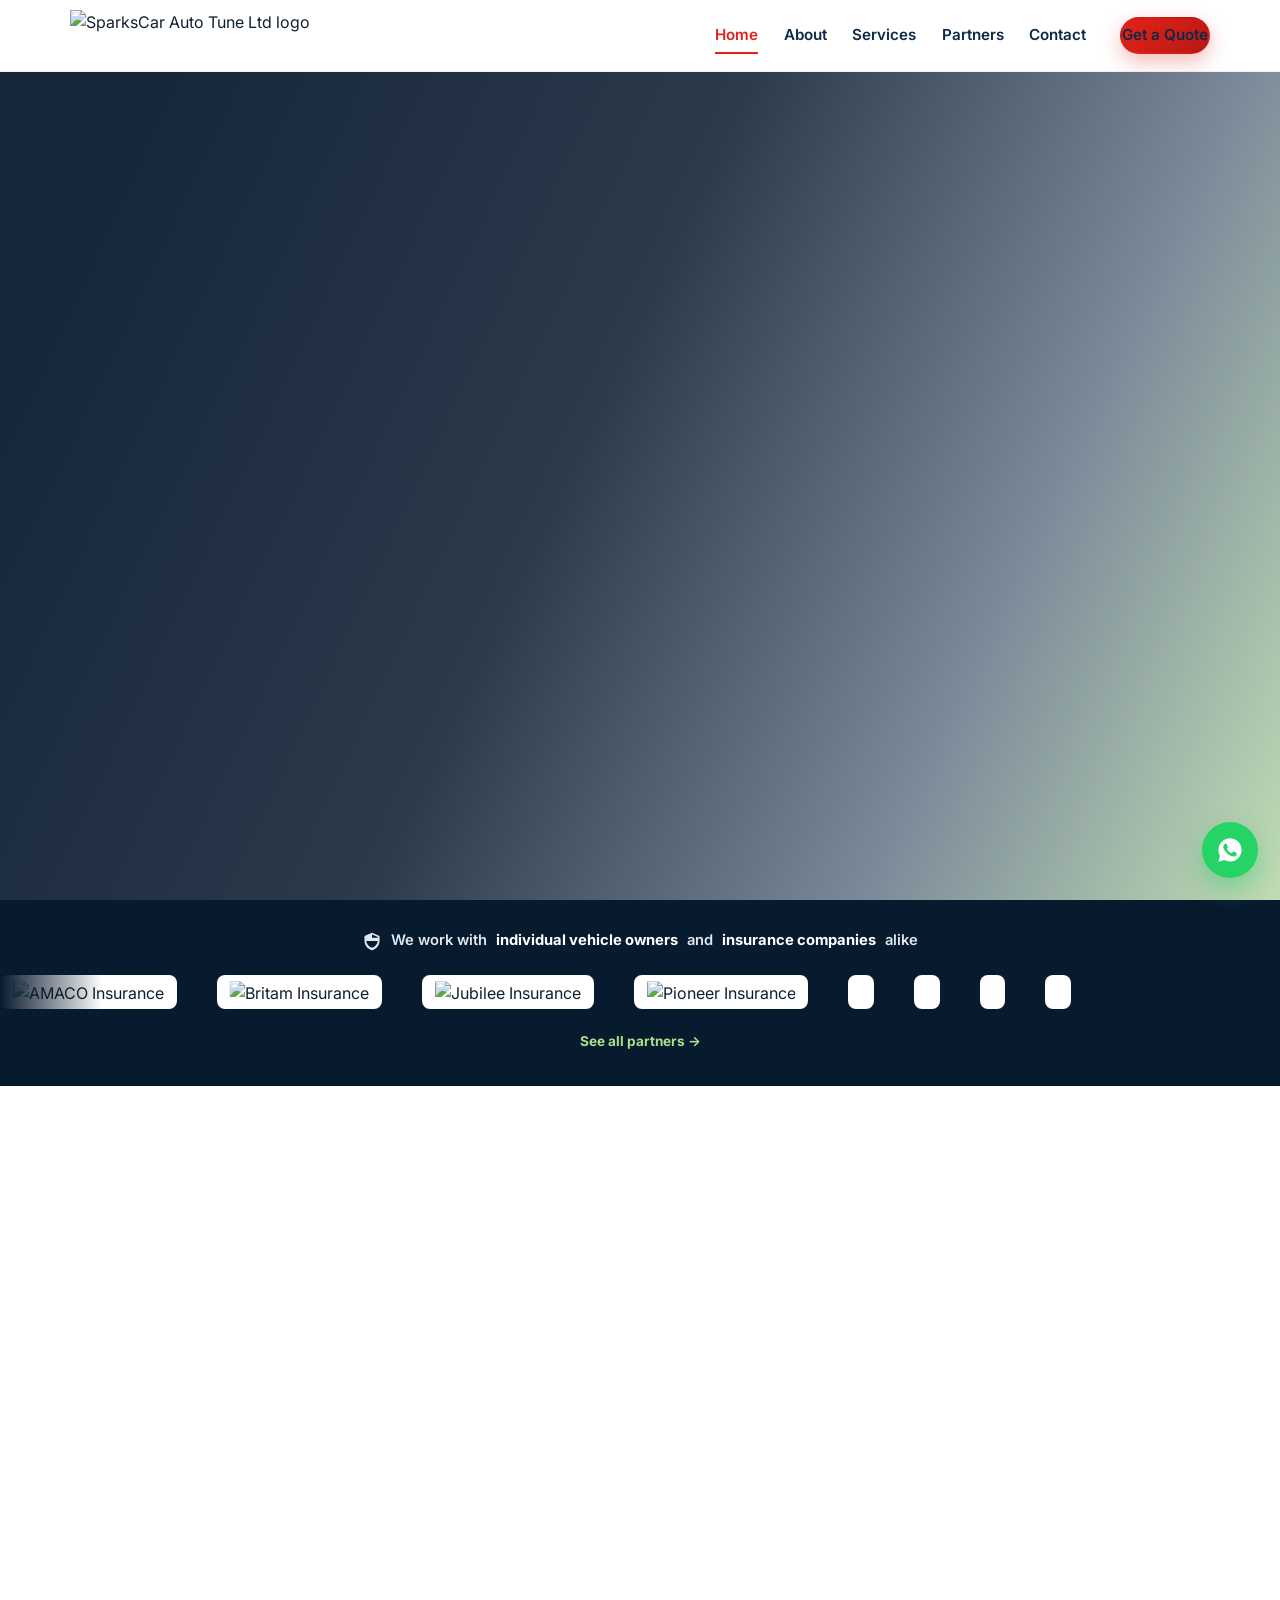
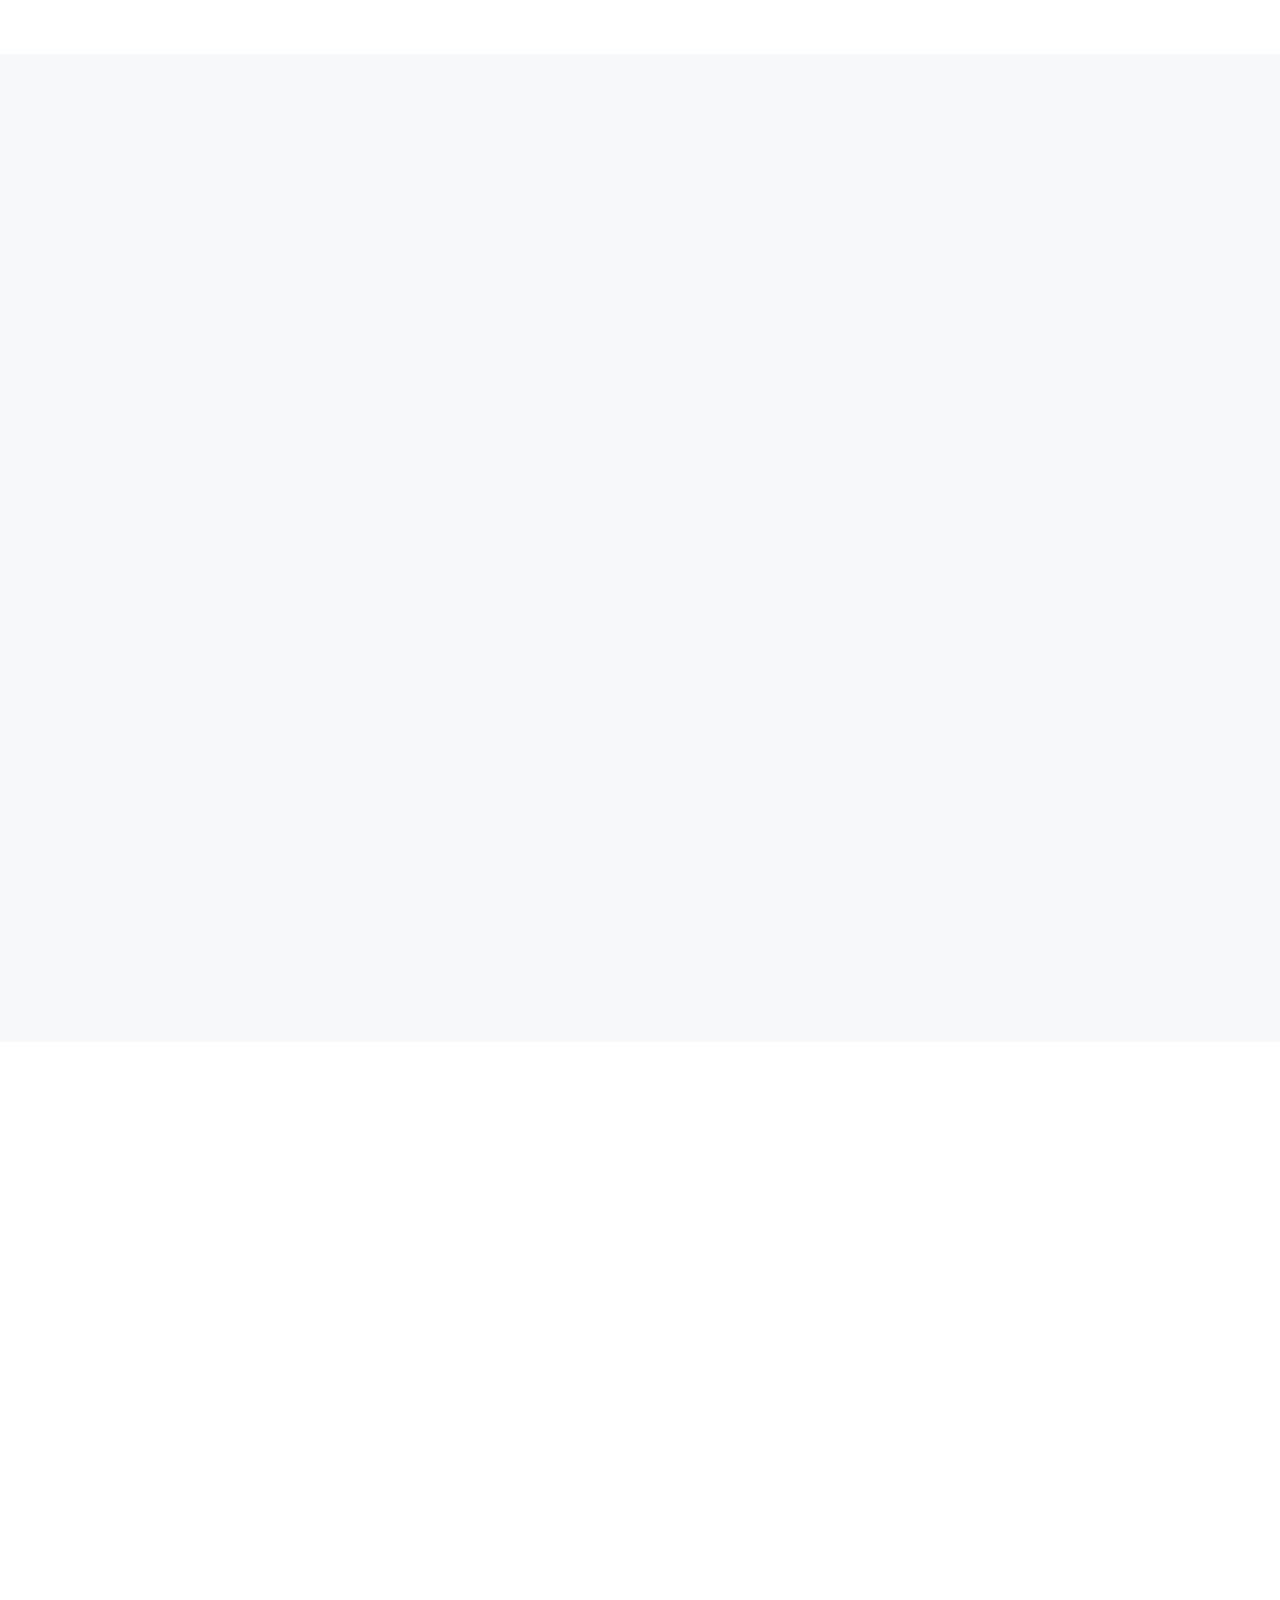
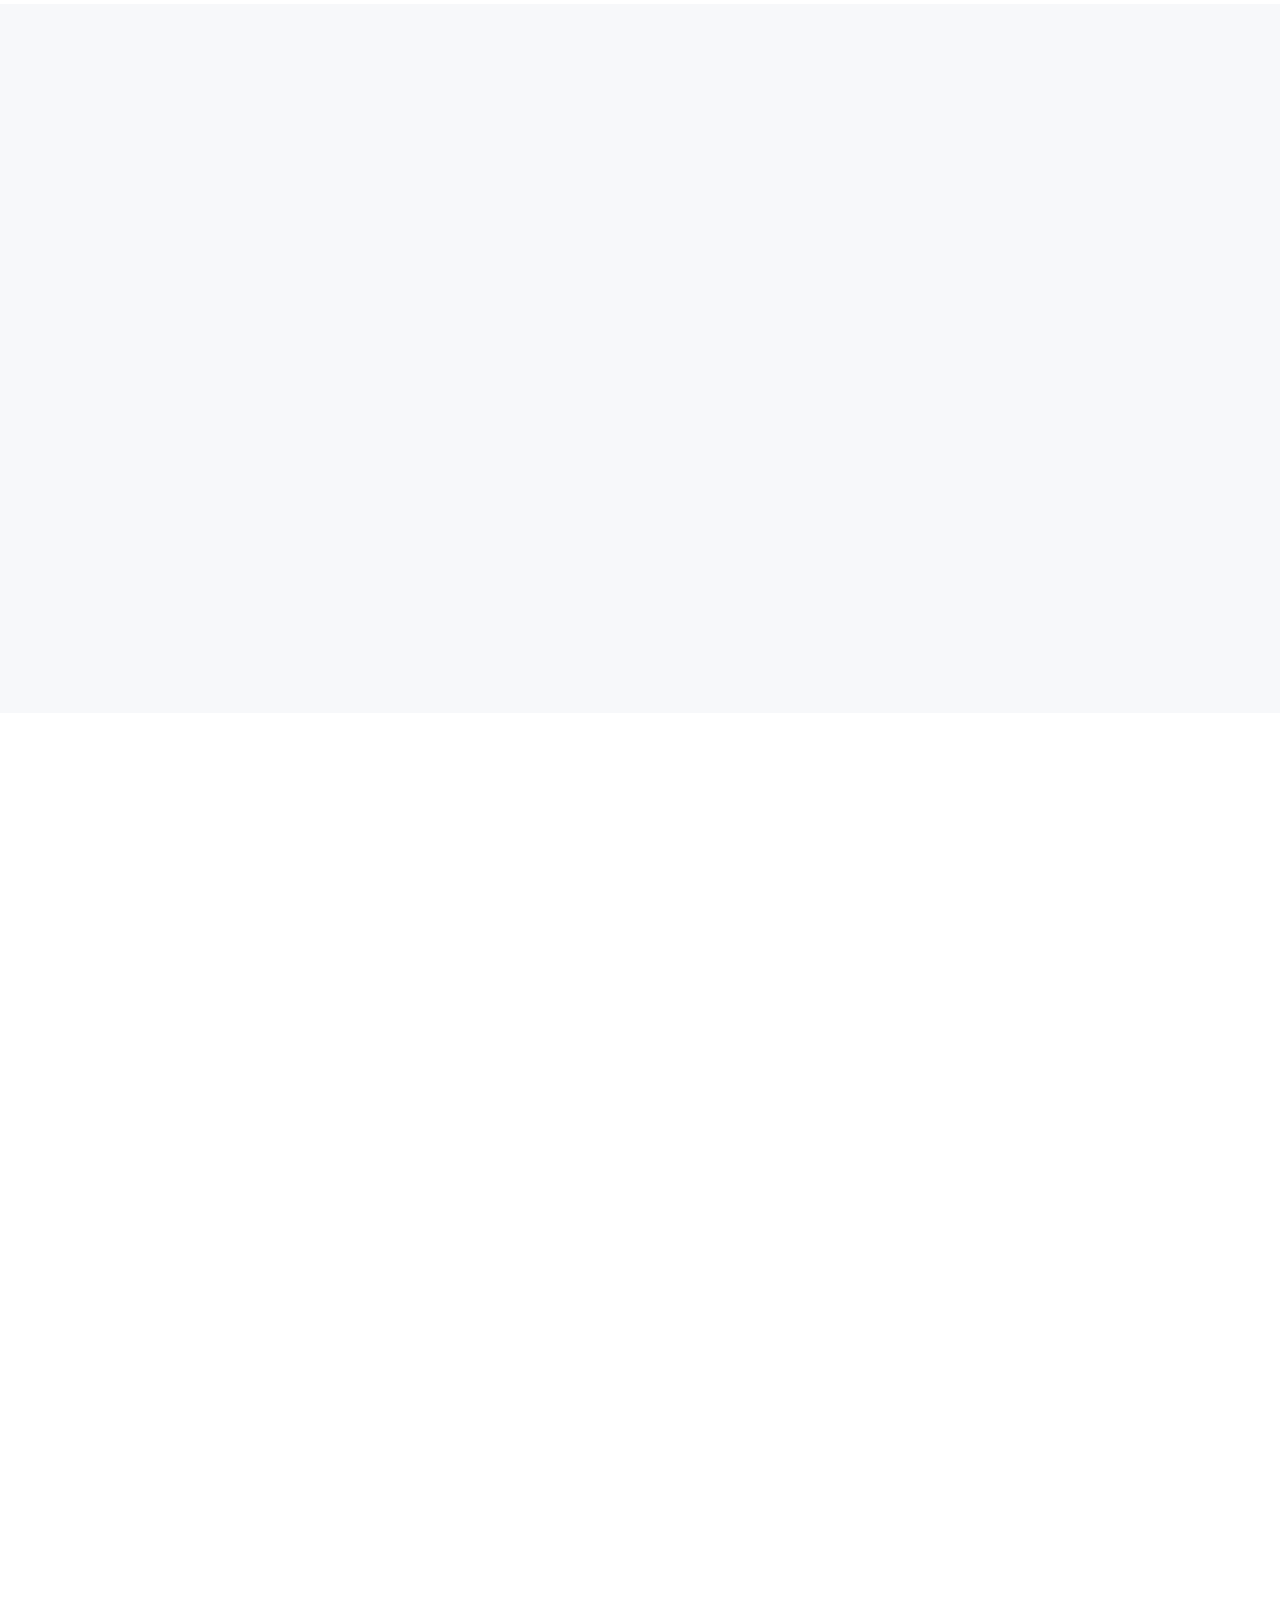
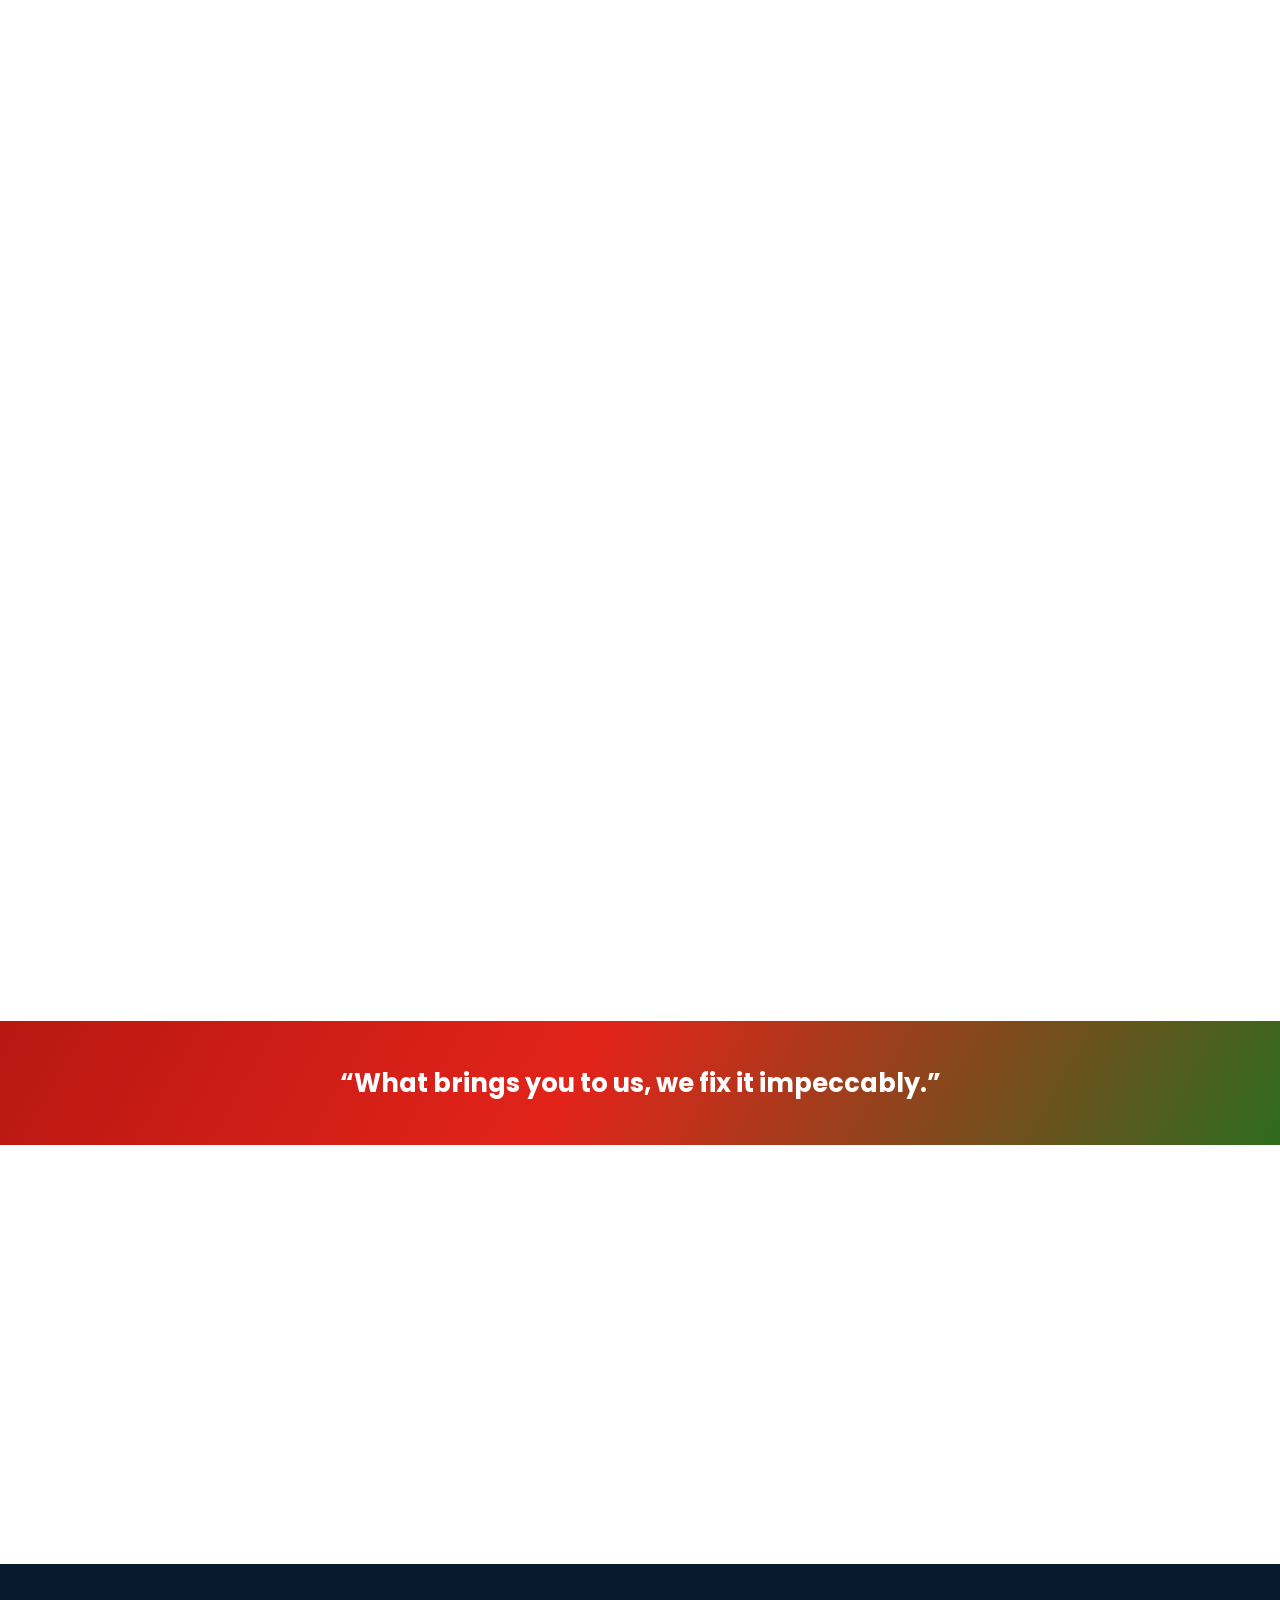
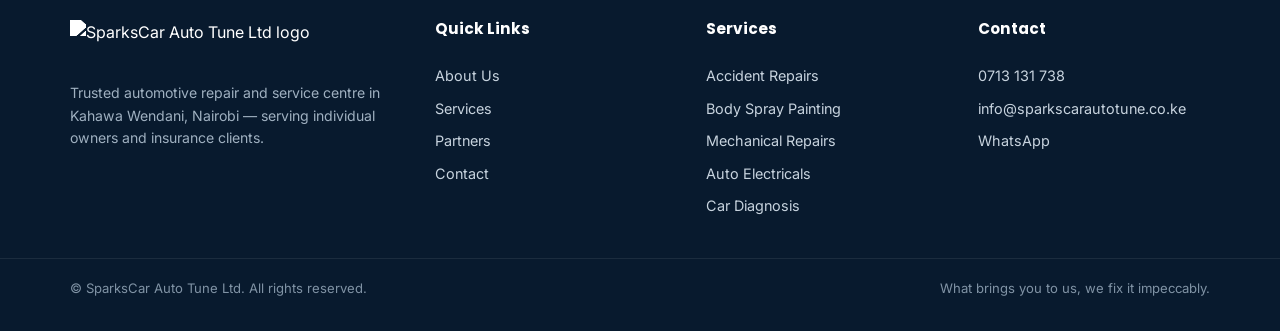
==== commit ac8b699c: "refactor" ====
--- a/index.html
+++ b/index.html
@@ -22,19 +22,6 @@
 
 <a class="skip-link" href="#main">Skip to content</a>
 
-<div class="topbar">
-  <div class="container topbar-inner">
-    <div class="topbar-item">
-      <svg viewBox="0 0 24 24" aria-hidden="true"><path d="M12 2C8.1 2 5 5.1 5 9c0 5.2 7 13 7 13s7-7.8 7-13c0-3.9-3.1-7-7-7zm0 9.5A2.5 2.5 0 1 1 12 6.5a2.5 2.5 0 0 1 0 5z"/></svg>
-      <span>Kahawa Wendani, Nairobi &mdash; HQ Bay &amp; Bay 2</span>
-    </div>
-    <div class="topbar-item topbar-contacts">
-      <a href="tel:+254713131738">0713 131 738</a>
-      <span class="dot">&bull;</span>
-      <a href="mailto:info@sparkscarautotune.co.ke">info@sparkscarautotune.co.ke</a>
-    </div>
-  </div>
-</div>
 <header class="site-header" id="siteHeader">
   <div class="container nav-inner">
     <a href="index.html" class="brand">
@@ -81,18 +68,26 @@
 
   <!-- ===== Trust strip ===== -->
   <section class="trust-strip">
-    <div class="container trust-strip-inner">
-      <div class="trust-strip-text">
-        <svg viewBox="0 0 24 24" aria-hidden="true"><path fill="currentColor" d="M12 2 3 6v6c0 5.1 3.6 9.7 9 11 5.4-1.3 9-5.9 9-11V6l-9-4zm0 9.99h7c-.5 3.6-2.9 6.8-7 8-4.1-1.2-6.5-4.4-7-8h7V4.2l7 3.1v.7h-7v4z"/></svg>
-        We work with <strong style="color:#fff;">individual vehicle owners</strong> and <strong style="color:#fff;">insurance companies</strong> alike
-      </div>
-      <div class="trust-logos">
+    <div class="container trust-strip-text">
+      <svg viewBox="0 0 24 24" aria-hidden="true"><path fill="currentColor" d="M12 2 3 6v6c0 5.1 3.6 9.7 9 11 5.4-1.3 9-5.9 9-11V6l-9-4zm0 9.99h7c-.5 3.6-2.9 6.8-7 8-4.1-1.2-6.5-4.4-7-8h7V4.2l7 3.1v.7h-7v4z"/></svg>
+      We work with <strong style="color:#fff;">individual vehicle owners</strong> and <strong style="color:#fff;">insurance companies</strong> alike
+    </div>
+
+    <div class="marquee">
+      <div class="marquee-track">
         <img src="assets/img/partners/amaco.png" alt="AMACO Insurance">
         <img src="assets/img/partners/britam.png" alt="Britam Insurance">
         <img src="assets/img/partners/jubilee.png" alt="Jubilee Insurance">
         <img src="assets/img/partners/pioneer.png" alt="Pioneer Insurance">
-        <a href="partners.html" style="color:#a9e08a; font-size:.85rem; font-weight:700; white-space:nowrap;">See all partners &rarr;</a>
-      </div>
+        <img src="assets/img/partners/amaco.png" alt="" aria-hidden="true">
+        <img src="assets/img/partners/britam.png" alt="" aria-hidden="true">
+        <img src="assets/img/partners/jubilee.png" alt="" aria-hidden="true">
+        <img src="assets/img/partners/pioneer.png" alt="" aria-hidden="true">
+      </div>
+    </div>
+
+    <div class="container" style="text-align:center; margin-top:1.2rem;">
+      <a href="partners.html" class="trust-strip-link">See all partners &rarr;</a>
     </div>
   </section>
 
--- a/assets/css/style.css
+++ b/assets/css/style.css
@@ -57,12 +57,19 @@
 
 /* ---------- Buttons ---------- */
 .btn{
+  position:relative; overflow:hidden;
   display:inline-flex; align-items:center; justify-content:center; gap:.5em;
   padding:.85em 1.6em; border-radius:999px; font-weight:600; font-size:.95rem;
   border:2px solid transparent; cursor:pointer; transition:transform .15s ease, box-shadow .2s ease, background .2s ease, color .2s ease;
   white-space:nowrap;
 }
 .btn:hover{transform:translateY(-2px);}
+.btn::after{
+  content:""; position:absolute; top:0; left:-60%; width:40%; height:100%;
+  background:linear-gradient(120deg, transparent, rgba(255,255,255,.35), transparent);
+  transform:skewX(-20deg); transition:left .55s ease;
+}
+.btn:hover::after{left:130%;}
 .btn-primary{ background:linear-gradient(135deg, var(--red), var(--red-dark)); color:#fff; box-shadow:0 8px 20px rgba(226,35,26,.30);}
 .btn-primary:hover{box-shadow:0 12px 26px rgba(226,35,26,.38);}
 .btn-ghost{ background:rgba(255,255,255,.08); color:#fff; border-color:rgba(255,255,255,.55); backdrop-filter:blur(2px);}
@@ -71,20 +78,6 @@
 .btn-outline:hover{ background:var(--navy); color:#fff;}
 .btn-block{width:100%;}
 
-/* ---------- Topbar ---------- */
-.topbar{
-  background:var(--navy-dark); color:#dbe4ee; font-size:.82rem;
-}
-.topbar-inner{
-  display:flex; align-items:center; justify-content:space-between; gap:1rem;
-  padding:.5rem 20px; flex-wrap:wrap;
-}
-.topbar-item{display:flex; align-items:center; gap:.4em;}
-.topbar-item svg{width:14px; height:14px; fill:var(--red); flex:none;}
-.topbar-contacts a{opacity:.92;}
-.topbar-contacts a:hover{color:#fff; text-decoration:underline;}
-.topbar .dot{opacity:.5; margin:0 .3em;}
-
 /* ---------- Header ---------- */
 .site-header{
   position:sticky; top:0; z-index:100;
@@ -124,11 +117,18 @@
 .hero{
   position:relative; color:#fff; overflow:hidden;
   min-height:92vh; display:flex; align-items:center;
-  padding:6rem 0 4rem;
+  padding:5rem 0 4rem;
 }
 .hero-bg{
   position:absolute; inset:0; background-size:cover; background-position:center;
-  transform:scale(1.05);
+  animation:hero-kenburns 22s ease-in-out infinite alternate;
+}
+@keyframes hero-kenburns{
+  from{transform:scale(1.04) translate(0, 0);}
+  to{transform:scale(1.14) translate(-1.5%, -1%);}
+}
+@media (prefers-reduced-motion: reduce){
+  .hero-bg{animation:none; transform:scale(1.05);}
 }
 .hero-overlay{
   position:absolute; inset:0;
@@ -143,7 +143,20 @@
 .hero h1{
   color:#fff; font-size:clamp(2.1rem, 5vw, 3.4rem); font-weight:800; margin-bottom:.5em;
 }
-.accent-red{color:#ff5b52;}
+.accent-red{
+  background:linear-gradient(90deg, #ff8a7a, #ff5b52, #ffb199, #ff5b52, #ff8a7a);
+  background-size:300% auto;
+  -webkit-background-clip:text; background-clip:text; color:transparent;
+  animation:accent-shimmer 6s ease-in-out infinite;
+}
+@keyframes accent-shimmer{
+  0%{background-position:0% 50%;}
+  50%{background-position:100% 50%;}
+  100%{background-position:0% 50%;}
+}
+@media (prefers-reduced-motion: reduce){
+  .accent-red{animation:none; background:none; color:#ff5b52;}
+}
 .hero-sub{
   font-size:1.05rem; color:#dfe7ef; max-width:620px;
 }
@@ -155,9 +168,12 @@
 
 /* ---------- Interior page banner ---------- */
 .page-banner{
-  position:relative; color:#fff; overflow:hidden; padding:8.5rem 0 4rem;
-}
-.page-banner-bg{position:absolute; inset:0; background-size:cover; background-position:center; transform:scale(1.05);}
+  position:relative; color:#fff; overflow:hidden; padding:7rem 0 4rem;
+}
+.page-banner-bg{
+  position:absolute; inset:0; background-size:cover; background-position:center;
+  animation:hero-kenburns 22s ease-in-out infinite alternate;
+}
 .page-banner-overlay{
   position:absolute; inset:0;
   background:linear-gradient(115deg, rgba(8,26,46,.95) 20%, rgba(14,42,71,.88) 60%, rgba(76,154,42,.45) 100%);
@@ -169,17 +185,40 @@
 
 /* ---------- Trust strip (home) ---------- */
 .trust-strip{
-  background:var(--navy-dark); padding:1.8rem 0;
-}
-.trust-strip-inner{
-  display:flex; align-items:center; gap:2rem; flex-wrap:wrap; justify-content:space-between;
-}
-.trust-strip-text{color:#dfe7ef; font-size:.92rem; font-weight:600; display:flex; align-items:center; gap:.6em;}
+  background:var(--navy-dark); padding:1.8rem 0 2rem; overflow:hidden;
+}
+.trust-strip-text{
+  color:#dfe7ef; font-size:.92rem; font-weight:600; display:flex; align-items:center;
+  justify-content:center; gap:.6em; text-align:center; margin-bottom:1.4rem; flex-wrap:wrap;
+}
 .trust-strip-text svg{width:20px; height:20px; fill:var(--green); flex:none;}
-.trust-logos{display:flex; align-items:center; gap:1rem; flex-wrap:wrap;}
-.trust-logos img{
-  height:30px; width:auto; background:#fff; padding:.35rem .6rem; border-radius:8px;
-  display:block;
+.trust-strip-link{
+  color:#a9e08a; font-size:.85rem; font-weight:700; white-space:nowrap;
+  border-bottom:1px solid transparent; transition:border-color .2s ease;
+}
+.trust-strip-link:hover{border-color:#a9e08a;}
+
+/* Infinite logo marquee */
+.marquee{
+  width:100%; overflow:hidden;
+  -webkit-mask-image:linear-gradient(90deg, transparent, #000 8%, #000 92%, transparent);
+  mask-image:linear-gradient(90deg, transparent, #000 8%, #000 92%, transparent);
+}
+.marquee-track{
+  display:flex; align-items:center; gap:2.5rem; width:max-content;
+  animation:marquee-scroll 24s linear infinite;
+}
+.marquee:hover .marquee-track{animation-play-state:paused;}
+.marquee-track img{
+  height:34px; width:auto; background:#fff; padding:.4rem .8rem; border-radius:8px;
+  display:block; flex:none;
+}
+@keyframes marquee-scroll{
+  from{transform:translateX(0);}
+  to{transform:translateX(-50%);}
+}
+@media (prefers-reduced-motion: reduce){
+  .marquee-track{animation:none;}
 }
 
 /* ---------- Branch cards ---------- */
@@ -439,6 +478,25 @@
 /* ---------- Reveal animation ---------- */
 .reveal{opacity:0; transform:translateY(24px); transition:opacity .6s ease, transform .6s ease;}
 .reveal.in-view{opacity:1; transform:translateY(0);}
+
+/* Stagger reveal timing for grid children so cards cascade in rather than pop together */
+.services-grid .reveal:nth-child(1), .why-grid .reveal:nth-child(1), .gallery-grid .reveal:nth-child(1),
+.partners-grid .reveal:nth-child(1), .process-grid .reveal:nth-child(1), .branch-grid .reveal:nth-child(1),
+.client-types .reveal:nth-child(1), .values-strip .value-item:nth-child(1){transition-delay:0s;}
+.services-grid .reveal:nth-child(2), .why-grid .reveal:nth-child(2), .gallery-grid .reveal:nth-child(2),
+.partners-grid .reveal:nth-child(2), .process-grid .reveal:nth-child(2), .branch-grid .reveal:nth-child(2),
+.client-types .reveal:nth-child(2), .values-strip .value-item:nth-child(2){transition-delay:.08s;}
+.services-grid .reveal:nth-child(3), .why-grid .reveal:nth-child(3), .gallery-grid .reveal:nth-child(3),
+.partners-grid .reveal:nth-child(3), .process-grid .reveal:nth-child(3),
+.values-strip .value-item:nth-child(3){transition-delay:.16s;}
+.services-grid .reveal:nth-child(4), .why-grid .reveal:nth-child(4), .gallery-grid .reveal:nth-child(4),
+.partners-grid .reveal:nth-child(4), .process-grid .reveal:nth-child(4),
+.values-strip .value-item:nth-child(4){transition-delay:.24s;}
+.services-grid .reveal:nth-child(5), .gallery-grid .reveal:nth-child(5),
+.process-grid .reveal:nth-child(5){transition-delay:.32s;}
+.services-grid .reveal:nth-child(6), .gallery-grid .reveal:nth-child(6){transition-delay:.4s;}
+.services-grid .reveal:nth-child(7){transition-delay:.48s;}
+.services-grid .reveal:nth-child(8){transition-delay:.56s;}
 
 /* ============ Responsive ============ */
 @media (max-width: 980px){
@@ -457,8 +515,6 @@
 }
 
 @media (max-width: 760px){
-  .topbar-inner{justify-content:center; text-align:center;}
-  .topbar-item:first-child{display:none;}
   .nav{
     position:fixed; inset:0 0 0 auto; top:0; height:100vh; width:min(78vw,320px);
     background:#fff; flex-direction:column; align-items:flex-start; justify-content:flex-start;
@@ -480,8 +536,7 @@
   .contact-form-wrap{padding:1.5rem;}
   .partners-grid{grid-template-columns:repeat(2,1fr);}
   .process-grid{grid-template-columns:1fr 1fr;}
-  .page-banner{padding:7rem 0 3rem;}
-  .trust-strip-inner{flex-direction:column; align-items:flex-start;}
+  .page-banner{padding:5.5rem 0 3rem;}
 }
 
 @media (min-width: 761px) and (max-width: 980px){
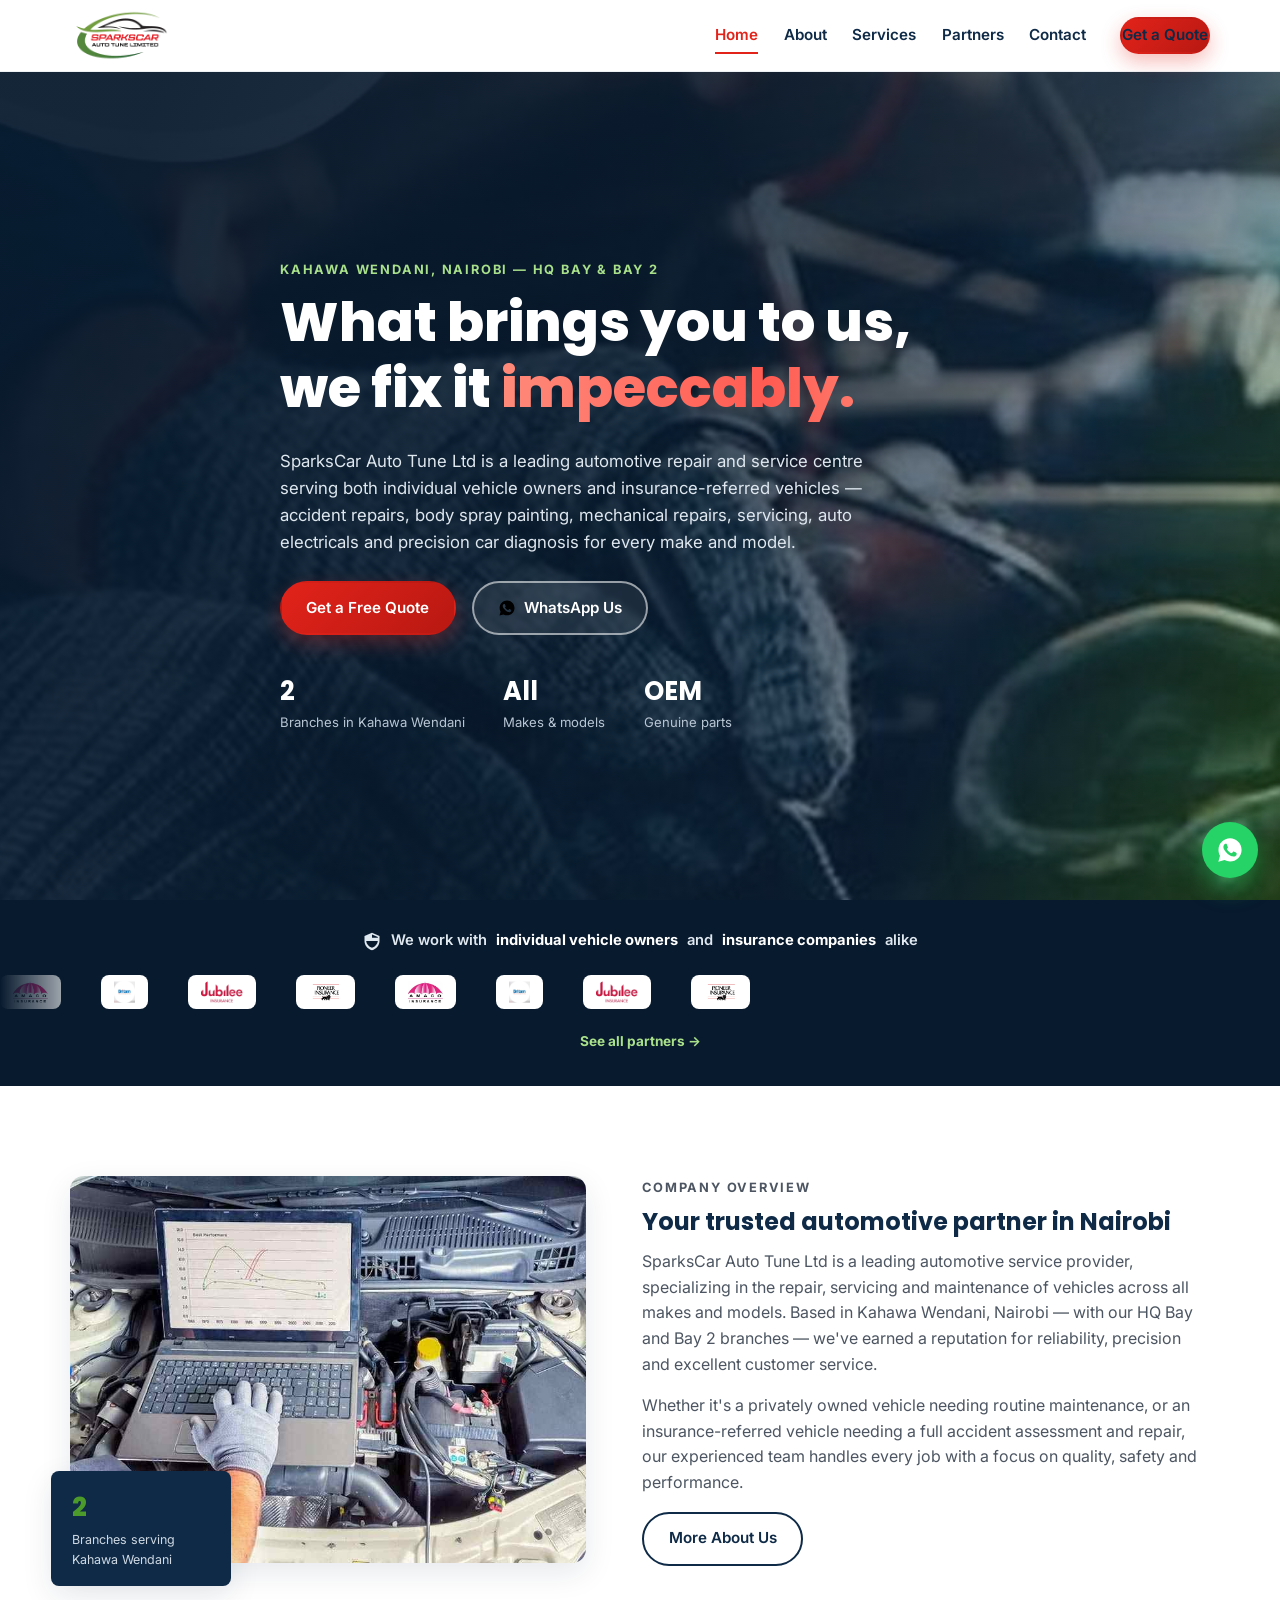
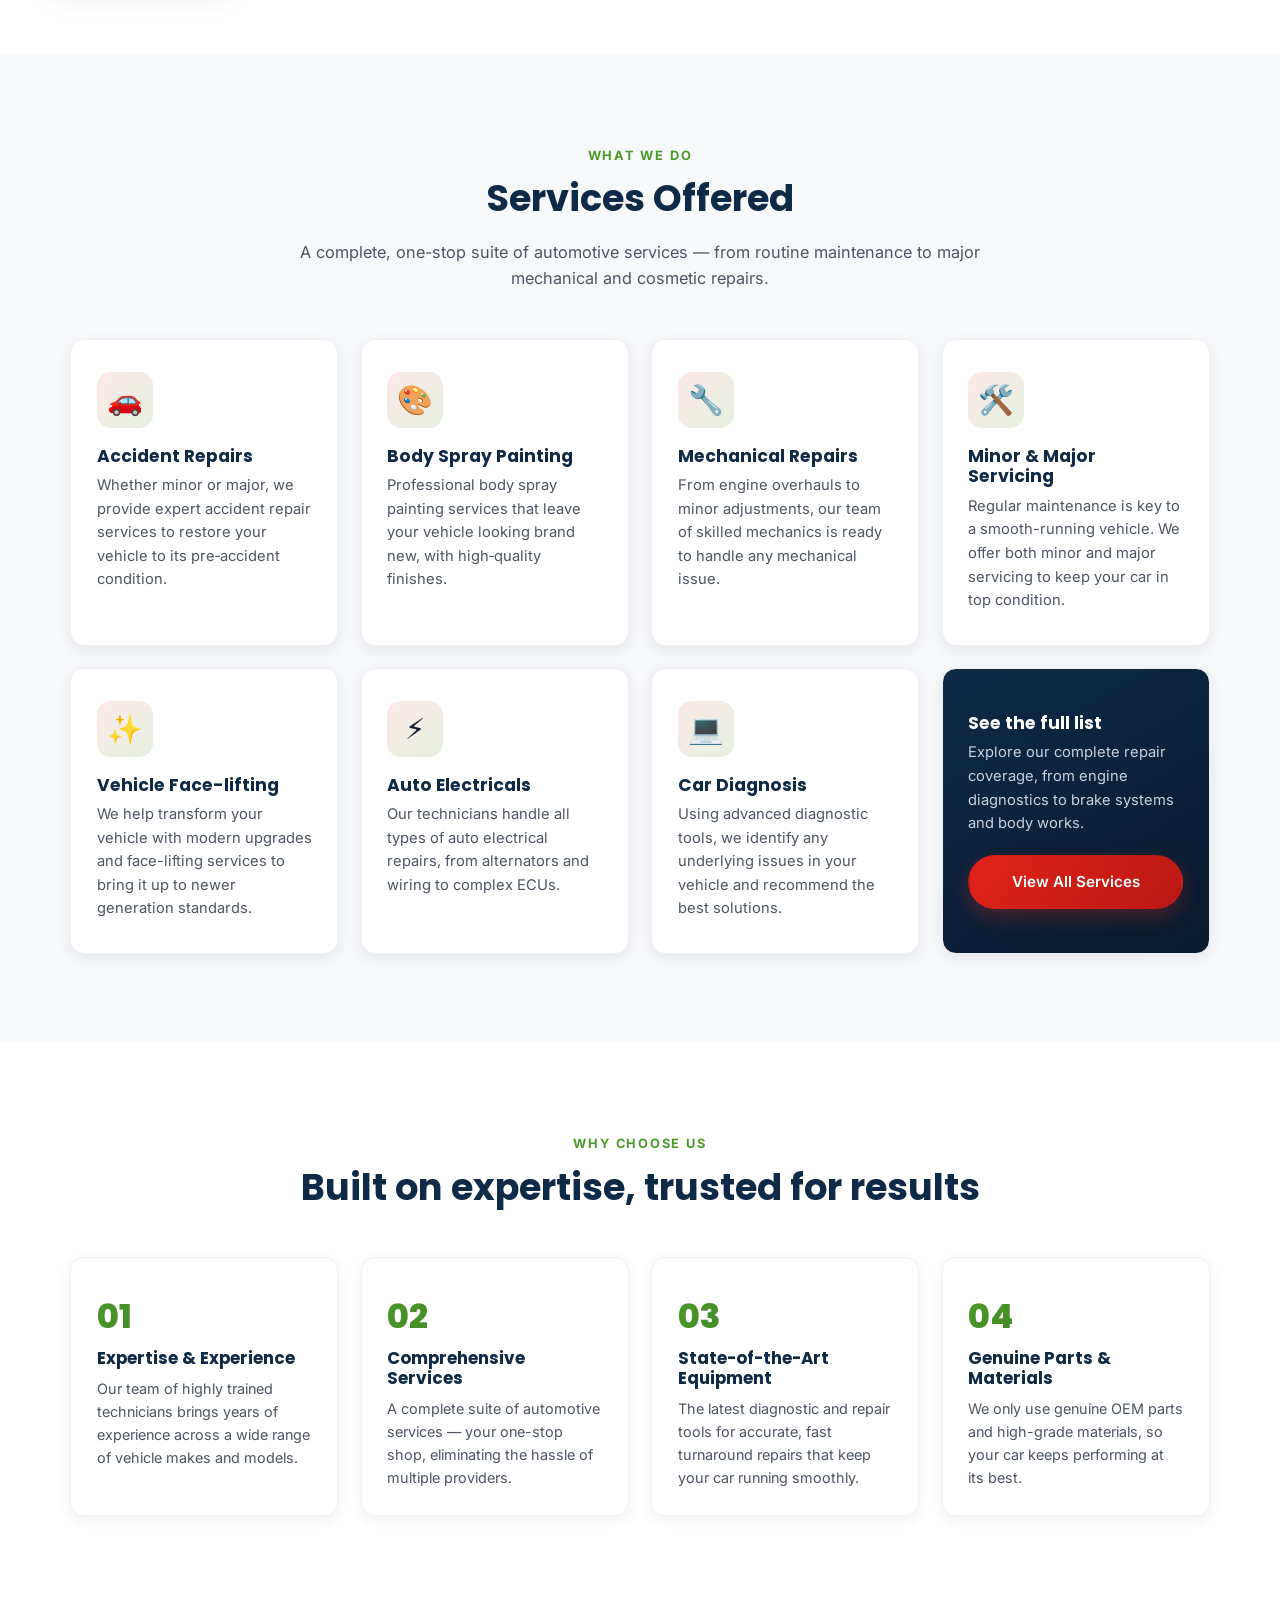
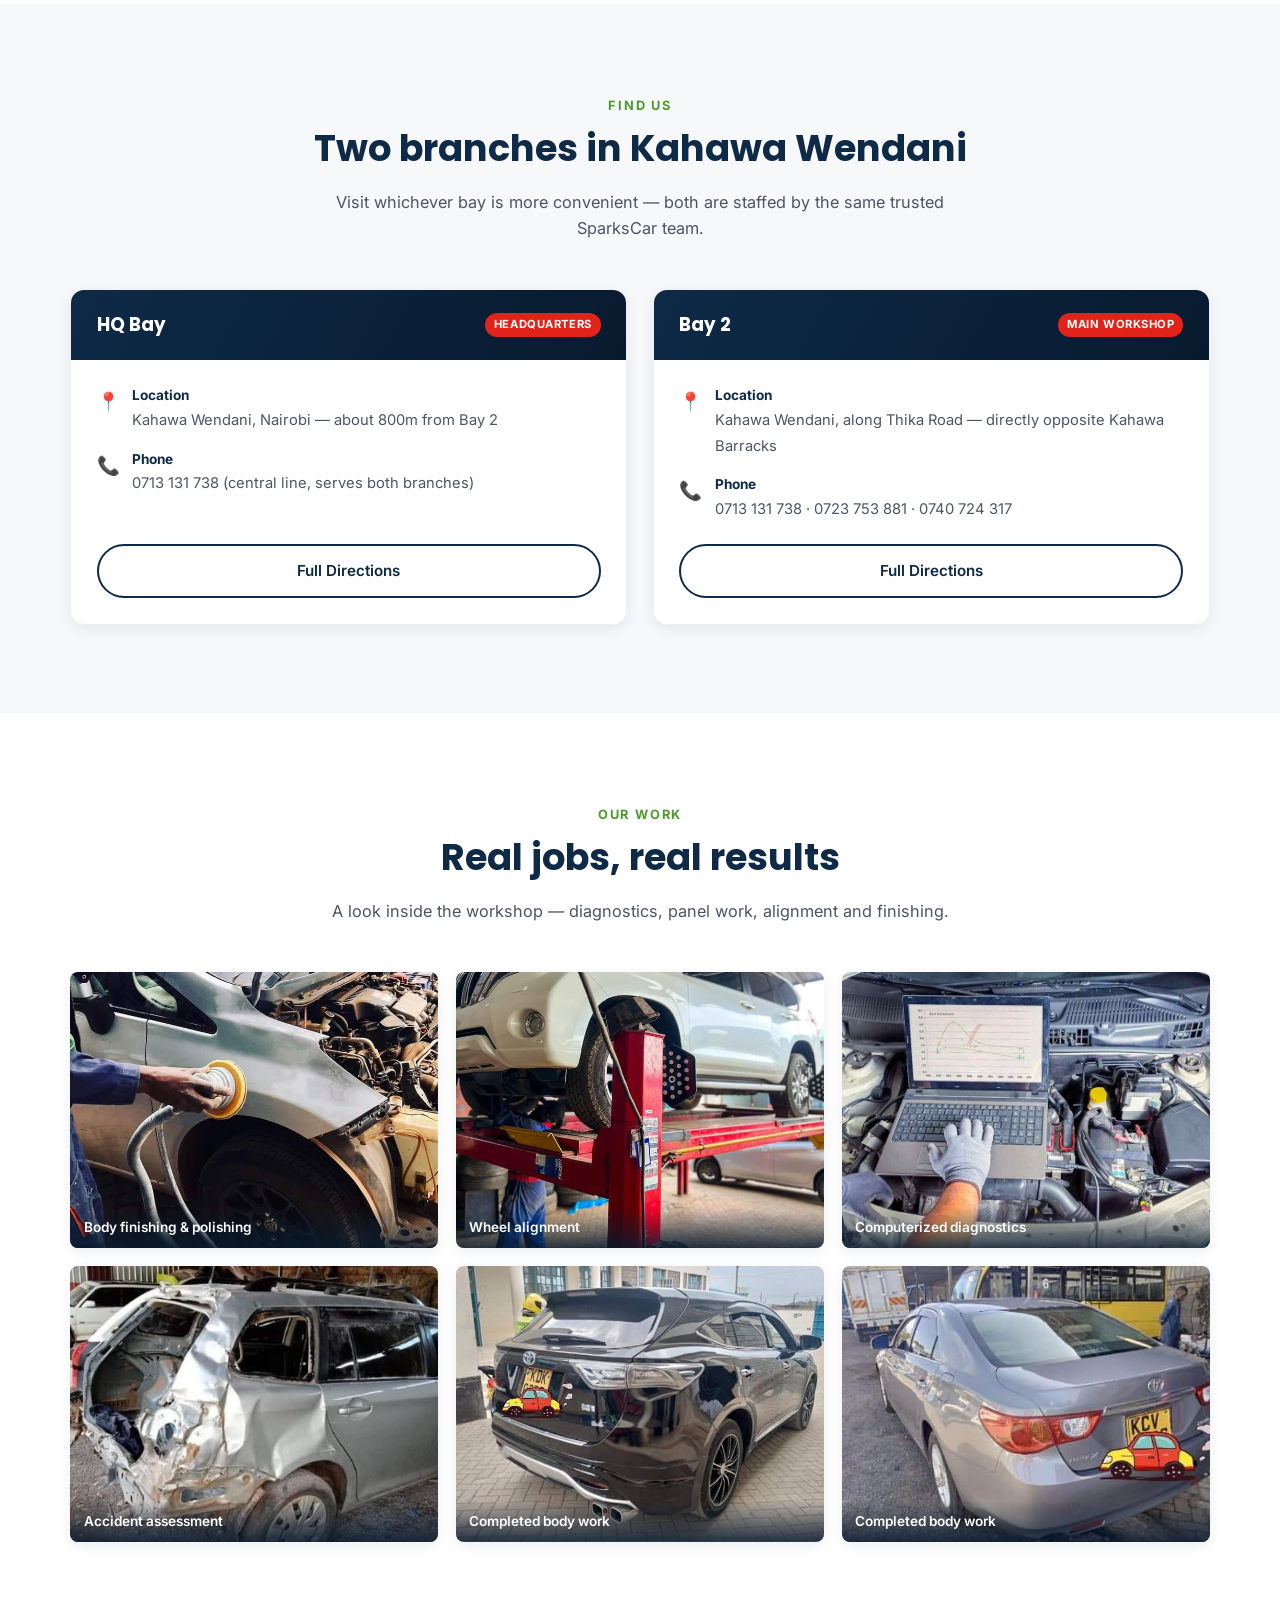
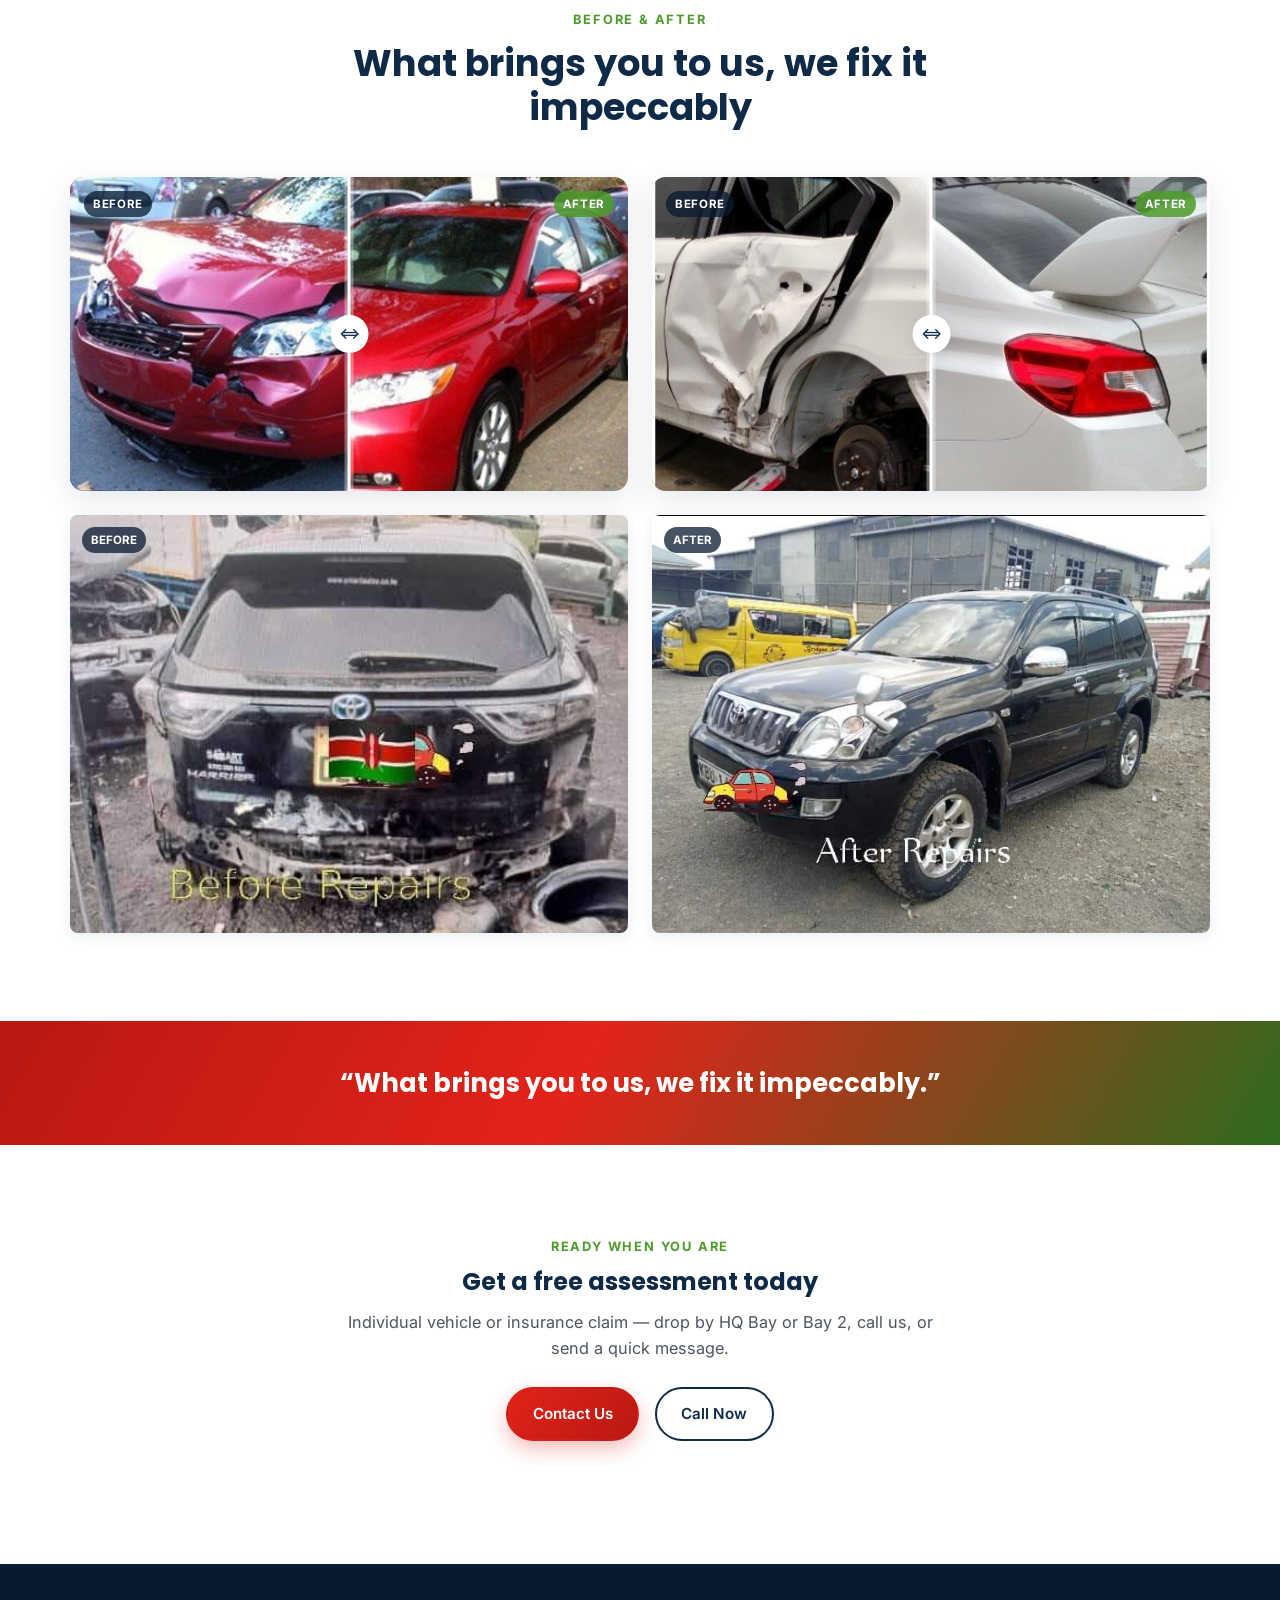
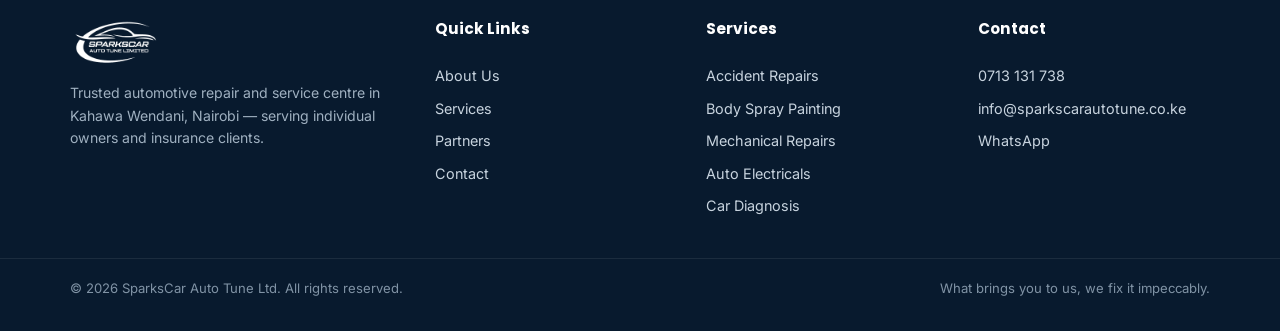
==== commit 7321dbe0: "refactor" ====
--- a/index.html
+++ b/index.html
@@ -362,4 +362,4 @@
 
 <script src="assets/js/main.js"></script>
 </body>
-</html>
+</html>
--- a/assets/css/style.css
+++ b/assets/css/style.css
@@ -541,4 +541,4 @@
 
 @media (min-width: 761px) and (max-width: 980px){
   .hero-content{max-width:640px;}
-}
+}
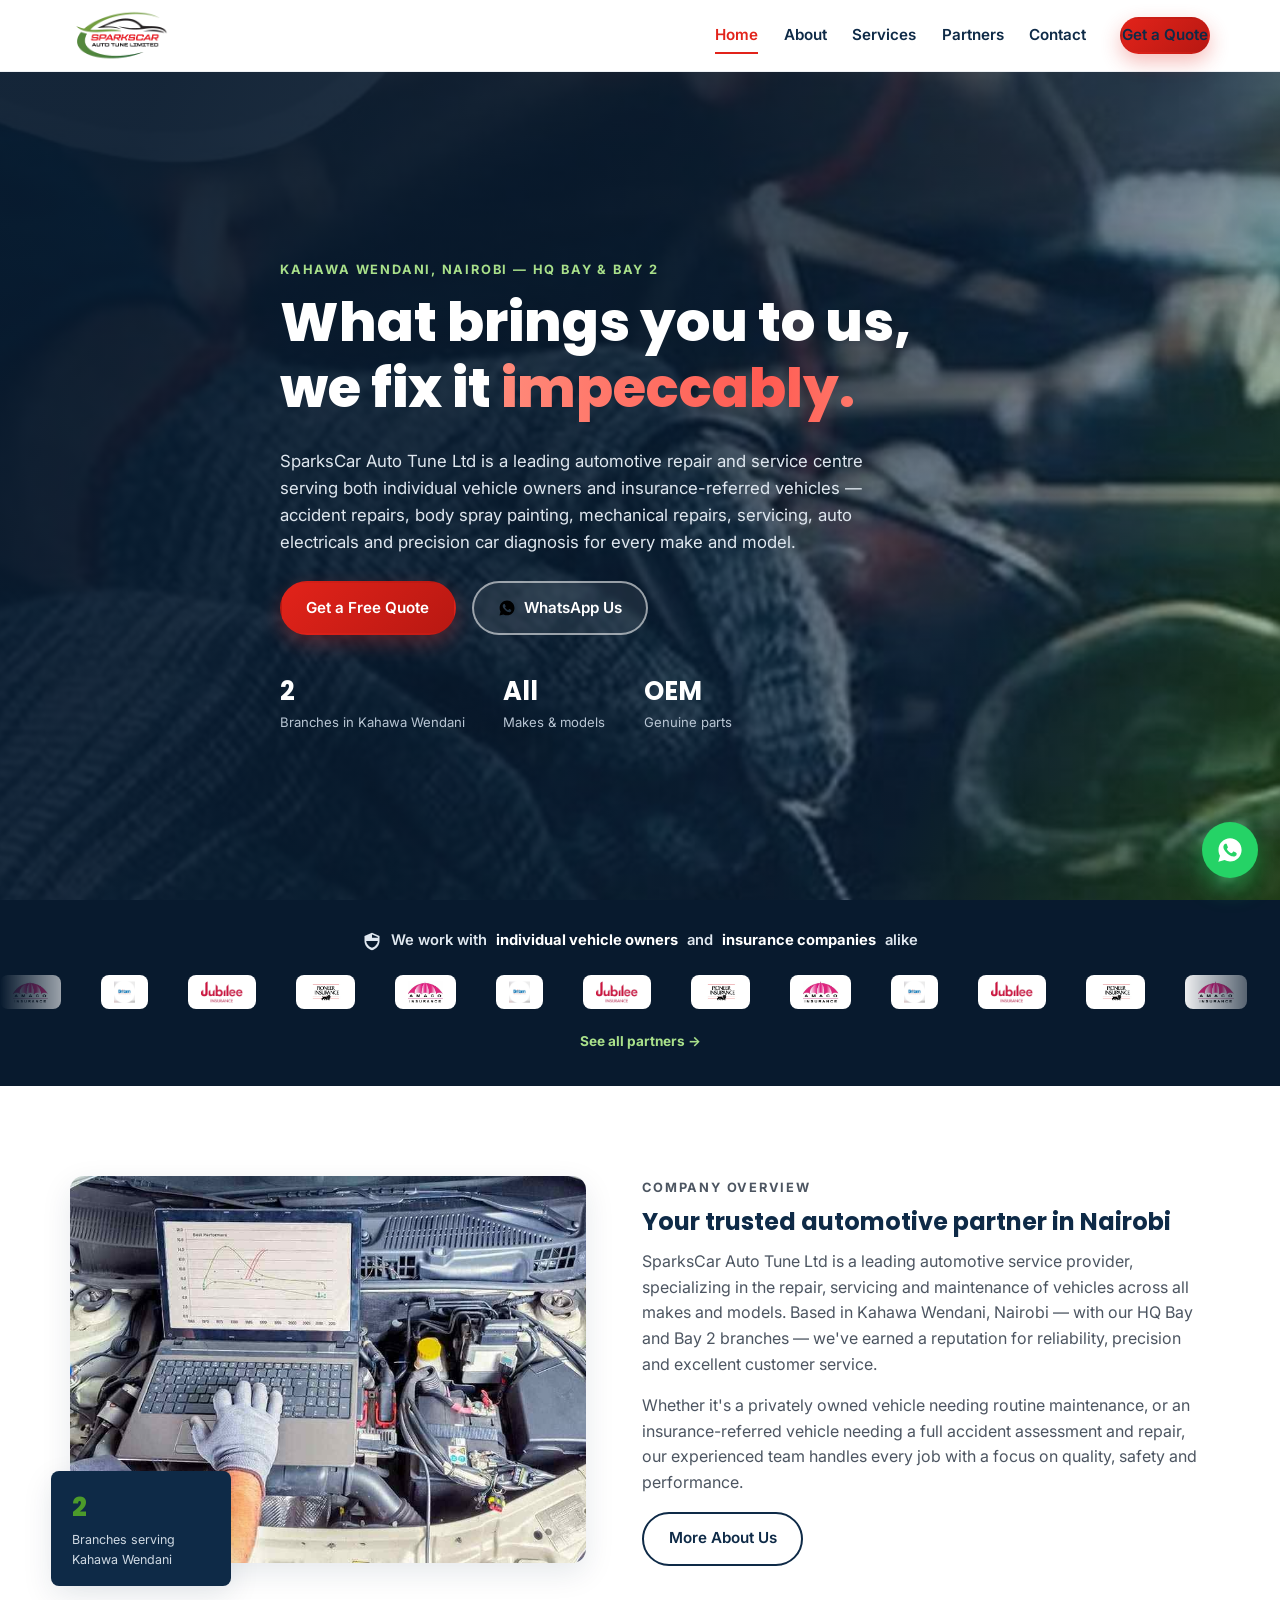
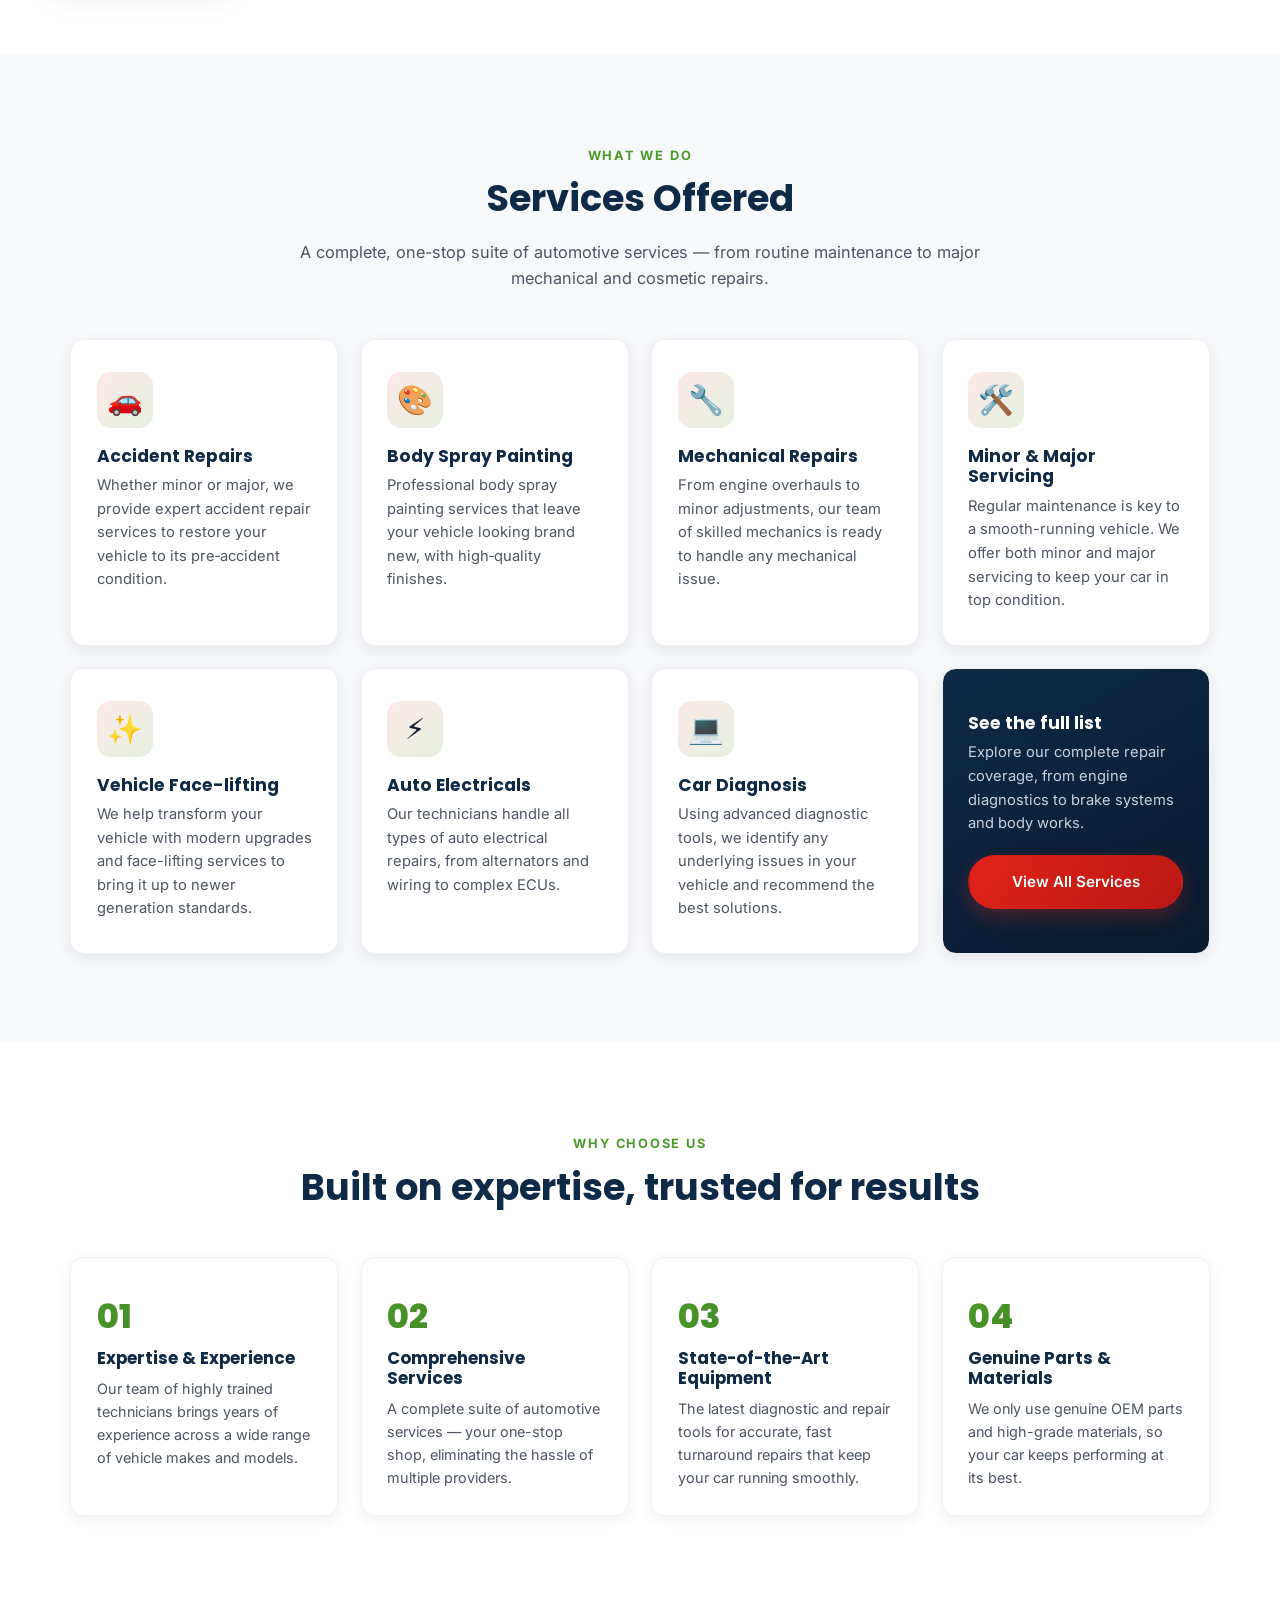
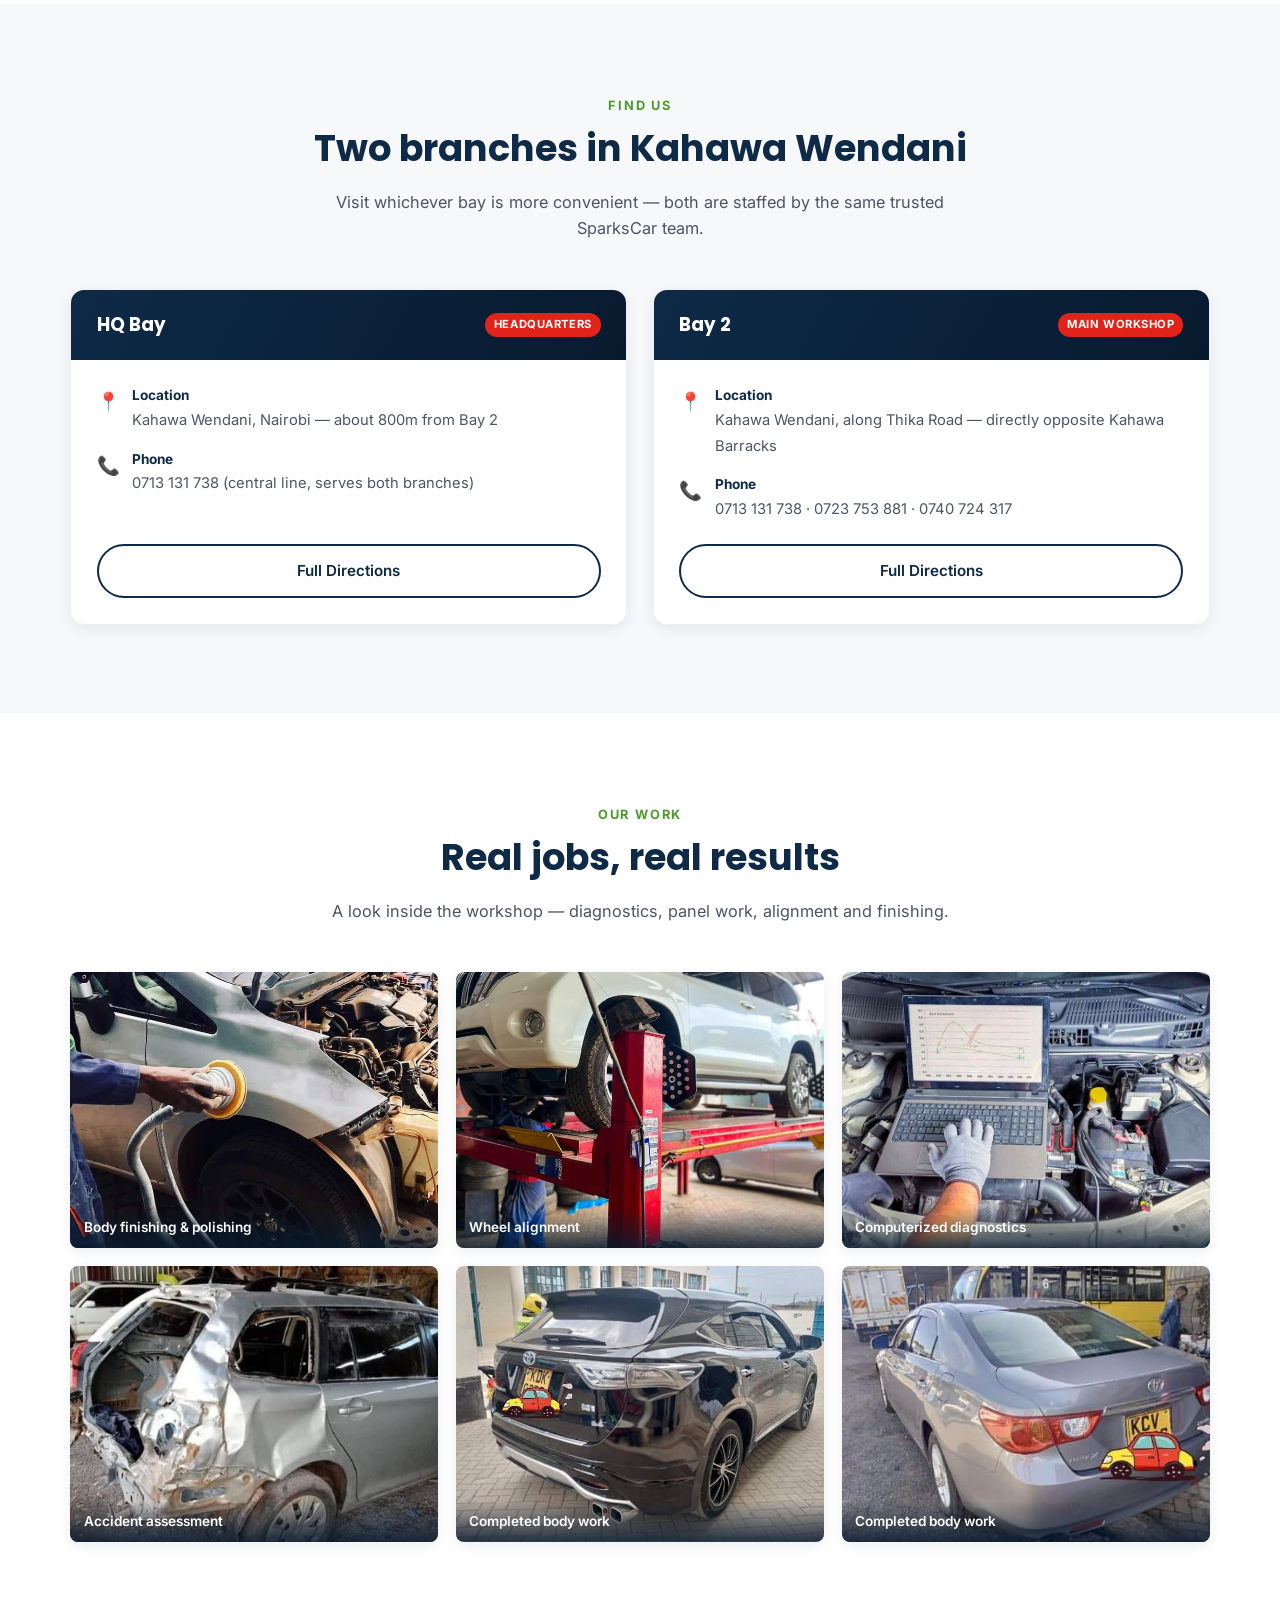
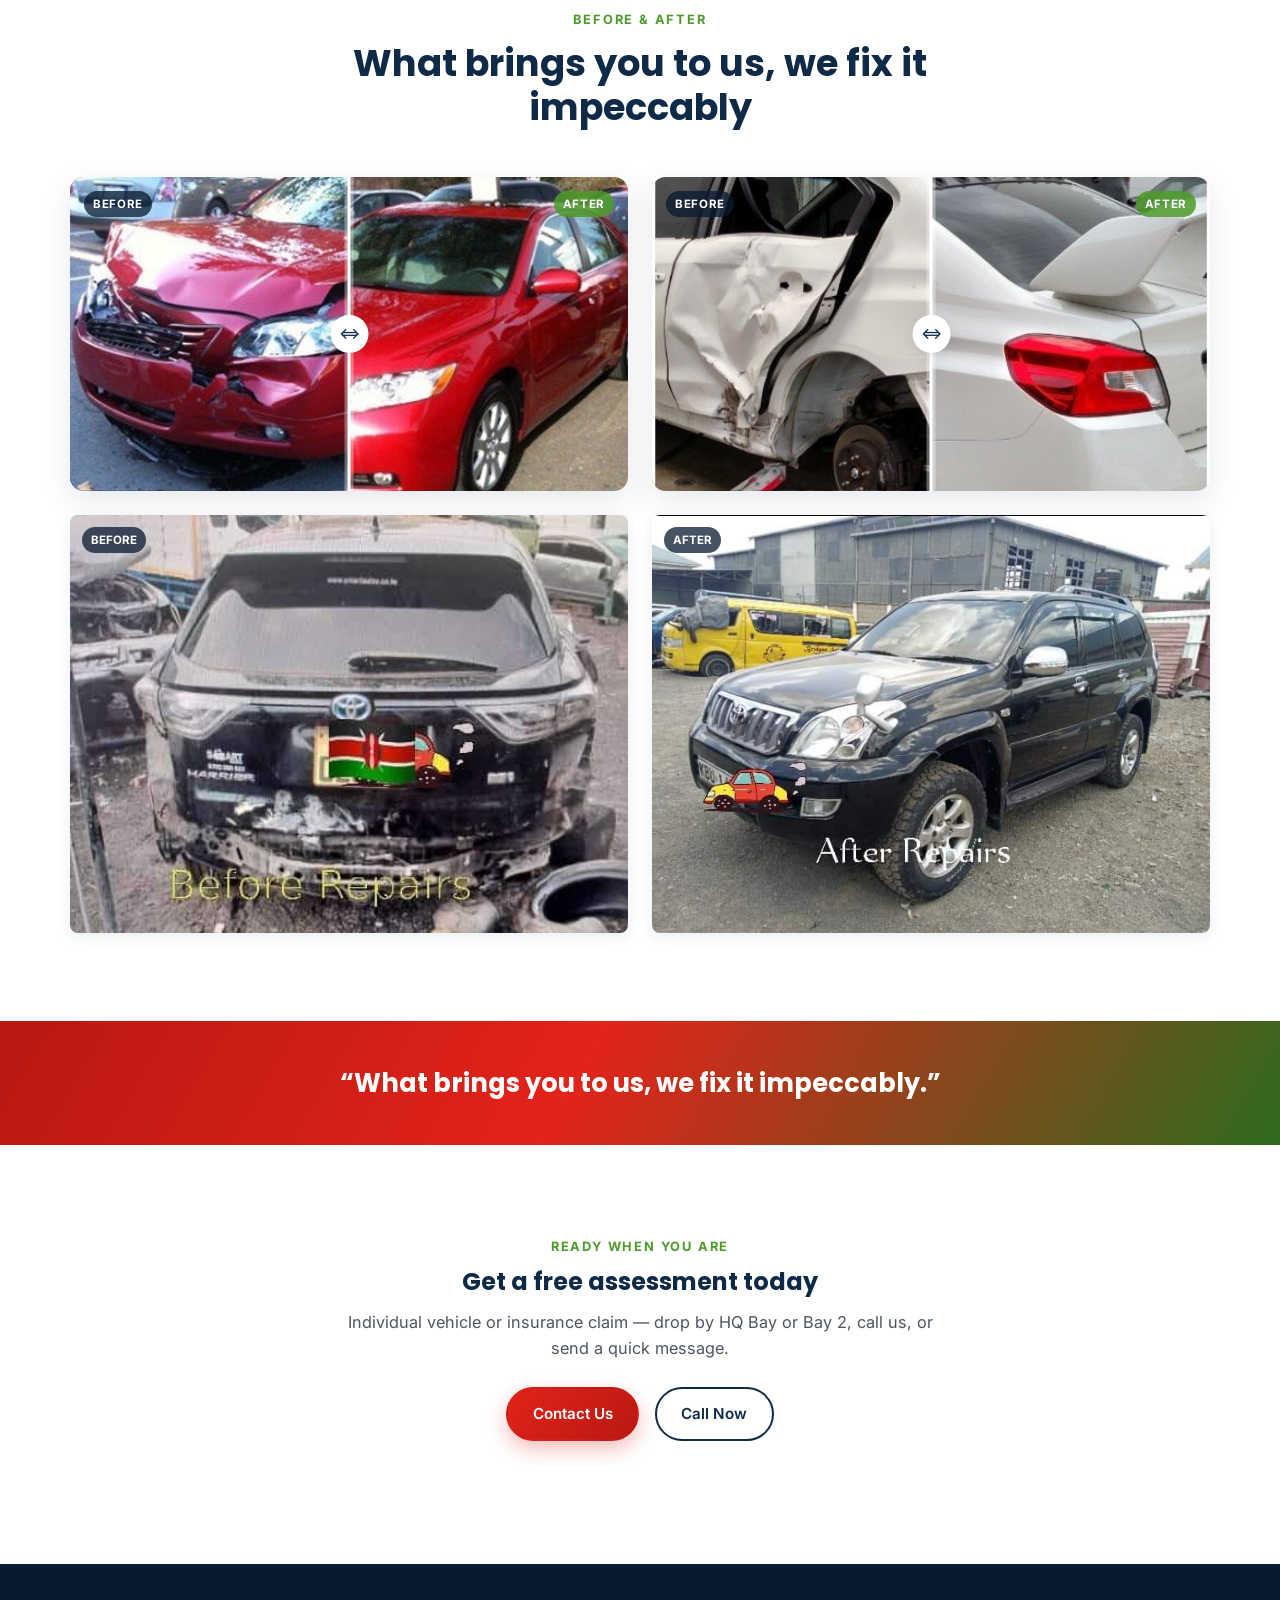
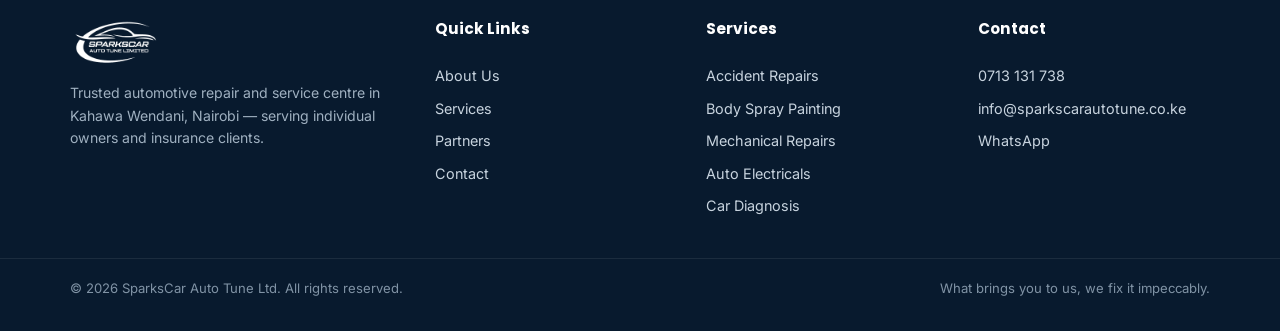
==== commit bb2c3e0c: "refactor" ====
--- a/index.html
+++ b/index.html
@@ -75,10 +75,68 @@
 
     <div class="marquee">
       <div class="marquee-track">
+        <!-- First half (first set of 4 is real, for screen readers; rest hidden — repeated so the strip always exceeds screen width) -->
         <img src="assets/img/partners/amaco.png" alt="AMACO Insurance">
         <img src="assets/img/partners/britam.png" alt="Britam Insurance">
         <img src="assets/img/partners/jubilee.png" alt="Jubilee Insurance">
         <img src="assets/img/partners/pioneer.png" alt="Pioneer Insurance">
+        <img src="assets/img/partners/amaco.png" alt="" aria-hidden="true">
+        <img src="assets/img/partners/britam.png" alt="" aria-hidden="true">
+        <img src="assets/img/partners/jubilee.png" alt="" aria-hidden="true">
+        <img src="assets/img/partners/pioneer.png" alt="" aria-hidden="true">
+        <img src="assets/img/partners/amaco.png" alt="" aria-hidden="true">
+        <img src="assets/img/partners/britam.png" alt="" aria-hidden="true">
+        <img src="assets/img/partners/jubilee.png" alt="" aria-hidden="true">
+        <img src="assets/img/partners/pioneer.png" alt="" aria-hidden="true">
+        <img src="assets/img/partners/amaco.png" alt="" aria-hidden="true">
+        <img src="assets/img/partners/britam.png" alt="" aria-hidden="true">
+        <img src="assets/img/partners/jubilee.png" alt="" aria-hidden="true">
+        <img src="assets/img/partners/pioneer.png" alt="" aria-hidden="true">
+        <img src="assets/img/partners/amaco.png" alt="" aria-hidden="true">
+        <img src="assets/img/partners/britam.png" alt="" aria-hidden="true">
+        <img src="assets/img/partners/jubilee.png" alt="" aria-hidden="true">
+        <img src="assets/img/partners/pioneer.png" alt="" aria-hidden="true">
+        <img src="assets/img/partners/amaco.png" alt="" aria-hidden="true">
+        <img src="assets/img/partners/britam.png" alt="" aria-hidden="true">
+        <img src="assets/img/partners/jubilee.png" alt="" aria-hidden="true">
+        <img src="assets/img/partners/pioneer.png" alt="" aria-hidden="true">
+        <img src="assets/img/partners/amaco.png" alt="" aria-hidden="true">
+        <img src="assets/img/partners/britam.png" alt="" aria-hidden="true">
+        <img src="assets/img/partners/jubilee.png" alt="" aria-hidden="true">
+        <img src="assets/img/partners/pioneer.png" alt="" aria-hidden="true">
+        <img src="assets/img/partners/amaco.png" alt="" aria-hidden="true">
+        <img src="assets/img/partners/britam.png" alt="" aria-hidden="true">
+        <img src="assets/img/partners/jubilee.png" alt="" aria-hidden="true">
+        <img src="assets/img/partners/pioneer.png" alt="" aria-hidden="true">
+        <!-- Second half (identical copy, hidden from a11y tree — makes the loop seamless) -->
+        <img src="assets/img/partners/amaco.png" alt="" aria-hidden="true">
+        <img src="assets/img/partners/britam.png" alt="" aria-hidden="true">
+        <img src="assets/img/partners/jubilee.png" alt="" aria-hidden="true">
+        <img src="assets/img/partners/pioneer.png" alt="" aria-hidden="true">
+        <img src="assets/img/partners/amaco.png" alt="" aria-hidden="true">
+        <img src="assets/img/partners/britam.png" alt="" aria-hidden="true">
+        <img src="assets/img/partners/jubilee.png" alt="" aria-hidden="true">
+        <img src="assets/img/partners/pioneer.png" alt="" aria-hidden="true">
+        <img src="assets/img/partners/amaco.png" alt="" aria-hidden="true">
+        <img src="assets/img/partners/britam.png" alt="" aria-hidden="true">
+        <img src="assets/img/partners/jubilee.png" alt="" aria-hidden="true">
+        <img src="assets/img/partners/pioneer.png" alt="" aria-hidden="true">
+        <img src="assets/img/partners/amaco.png" alt="" aria-hidden="true">
+        <img src="assets/img/partners/britam.png" alt="" aria-hidden="true">
+        <img src="assets/img/partners/jubilee.png" alt="" aria-hidden="true">
+        <img src="assets/img/partners/pioneer.png" alt="" aria-hidden="true">
+        <img src="assets/img/partners/amaco.png" alt="" aria-hidden="true">
+        <img src="assets/img/partners/britam.png" alt="" aria-hidden="true">
+        <img src="assets/img/partners/jubilee.png" alt="" aria-hidden="true">
+        <img src="assets/img/partners/pioneer.png" alt="" aria-hidden="true">
+        <img src="assets/img/partners/amaco.png" alt="" aria-hidden="true">
+        <img src="assets/img/partners/britam.png" alt="" aria-hidden="true">
+        <img src="assets/img/partners/jubilee.png" alt="" aria-hidden="true">
+        <img src="assets/img/partners/pioneer.png" alt="" aria-hidden="true">
+        <img src="assets/img/partners/amaco.png" alt="" aria-hidden="true">
+        <img src="assets/img/partners/britam.png" alt="" aria-hidden="true">
+        <img src="assets/img/partners/jubilee.png" alt="" aria-hidden="true">
+        <img src="assets/img/partners/pioneer.png" alt="" aria-hidden="true">
         <img src="assets/img/partners/amaco.png" alt="" aria-hidden="true">
         <img src="assets/img/partners/britam.png" alt="" aria-hidden="true">
         <img src="assets/img/partners/jubilee.png" alt="" aria-hidden="true">
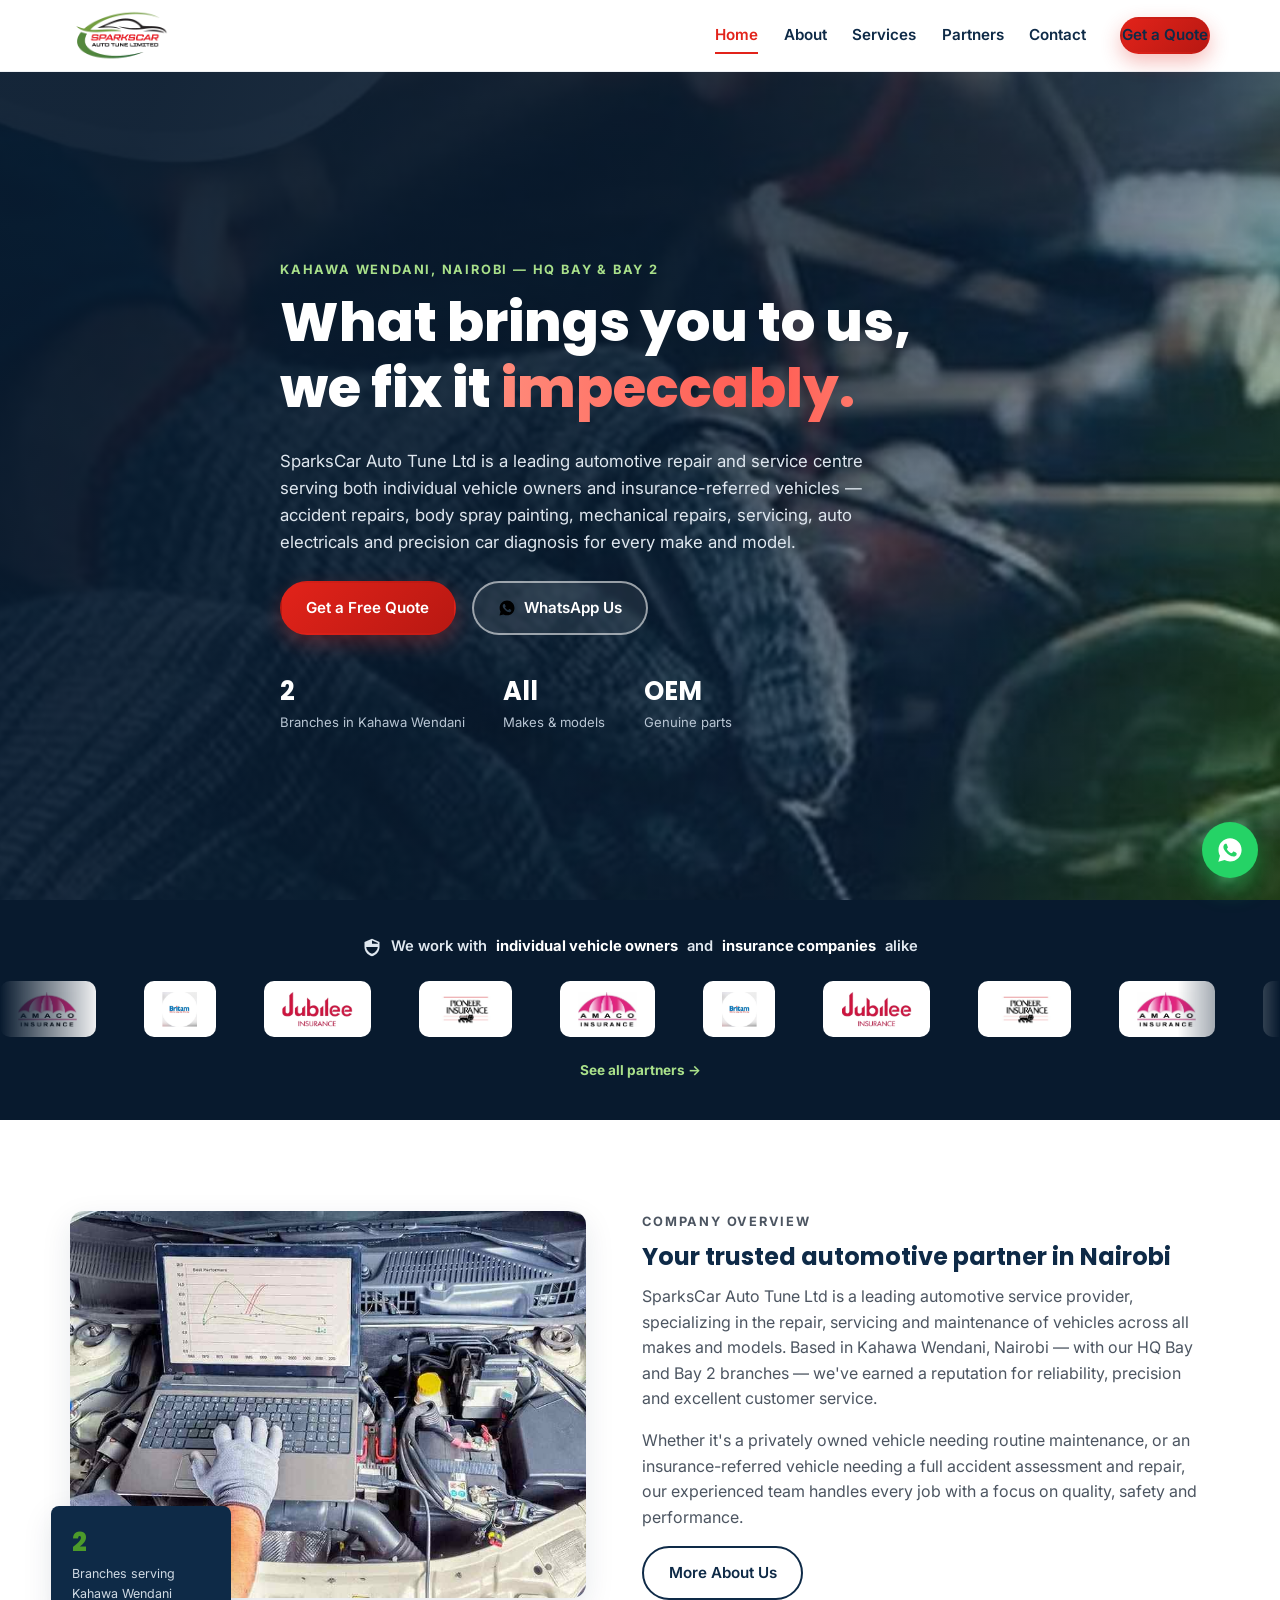
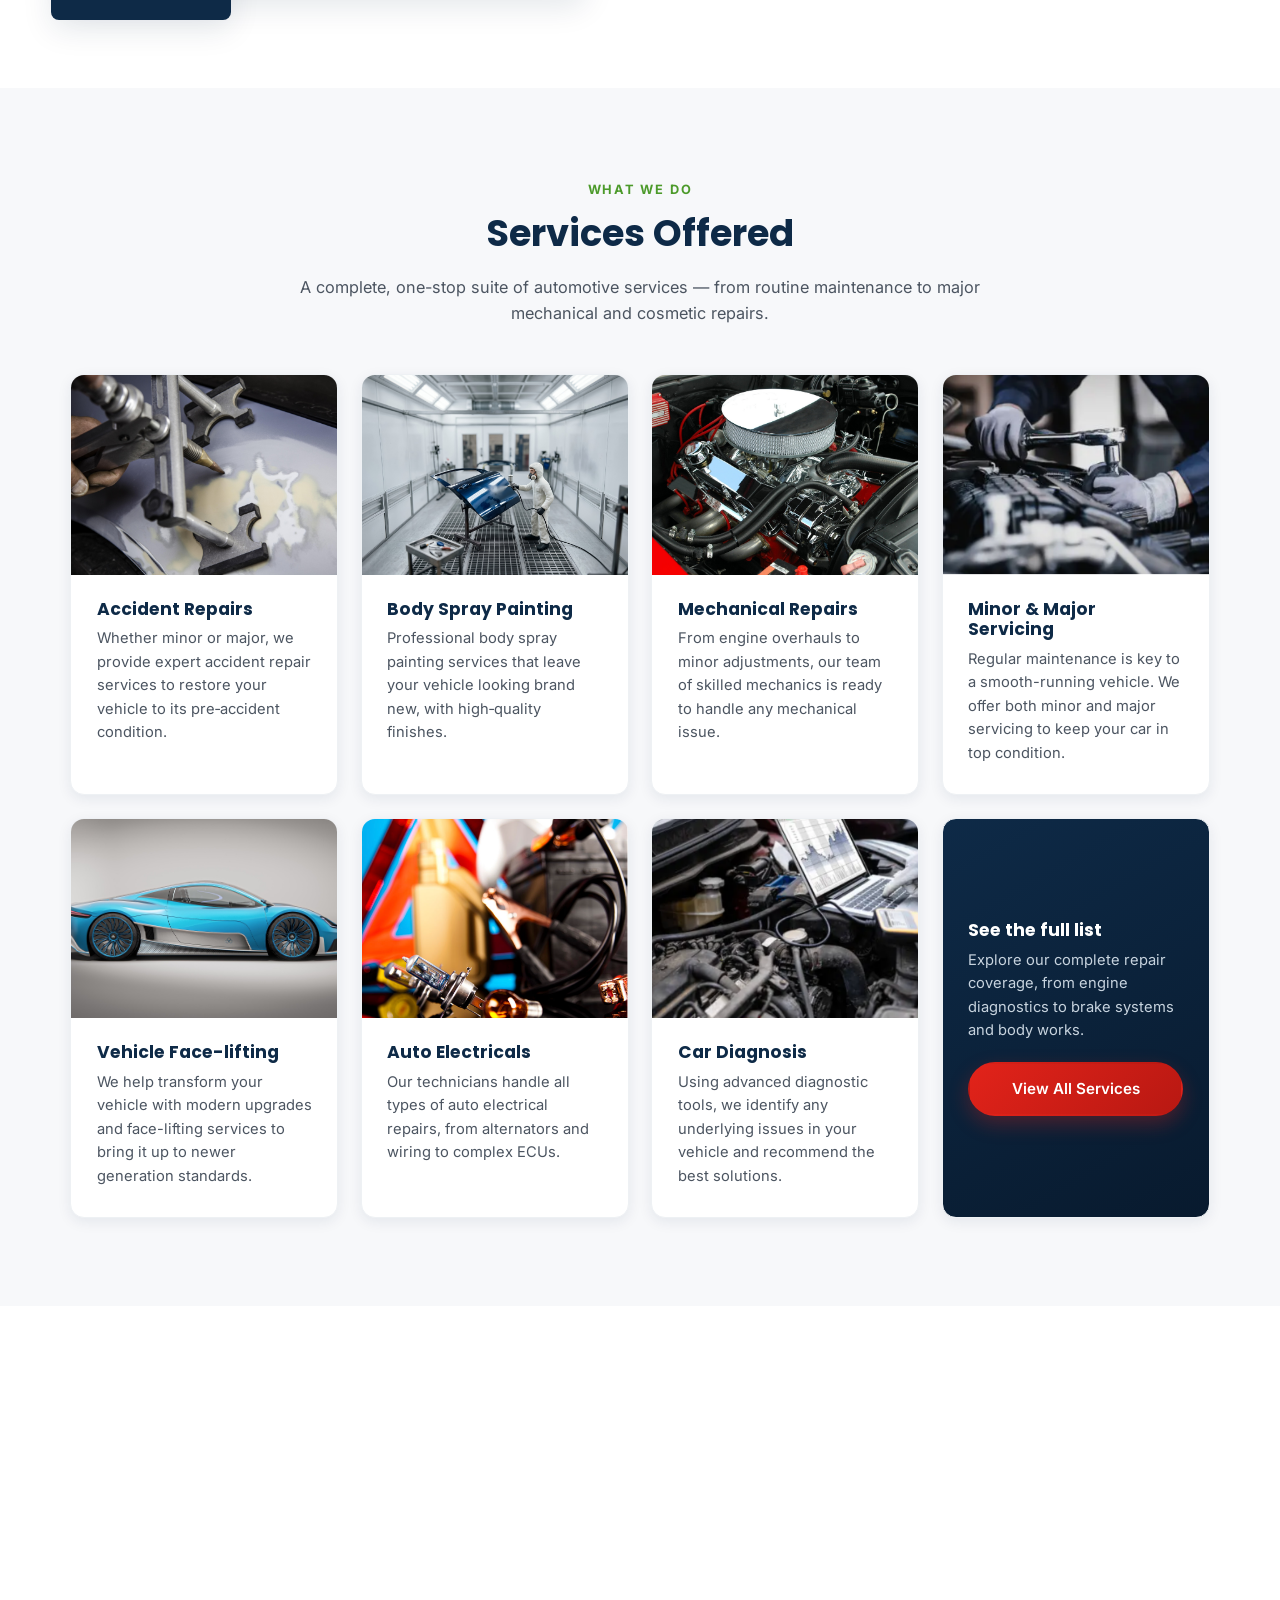
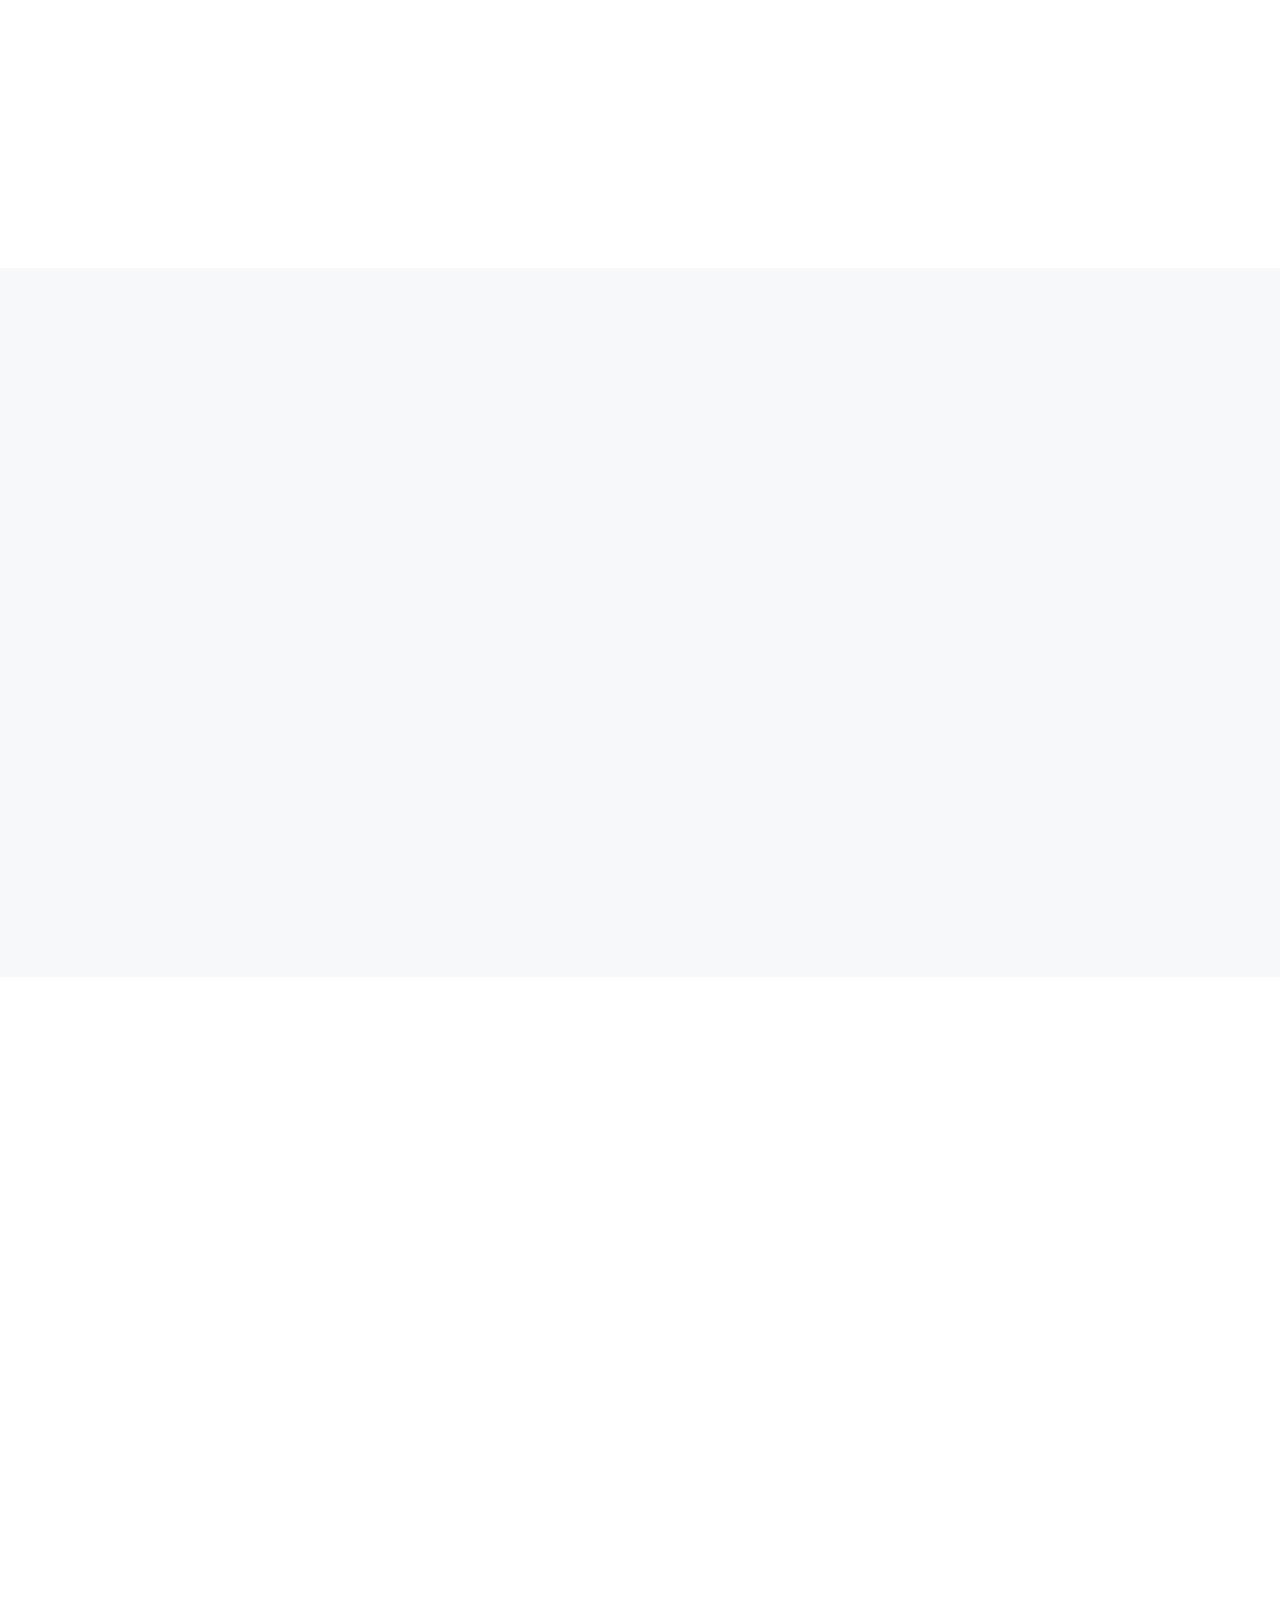
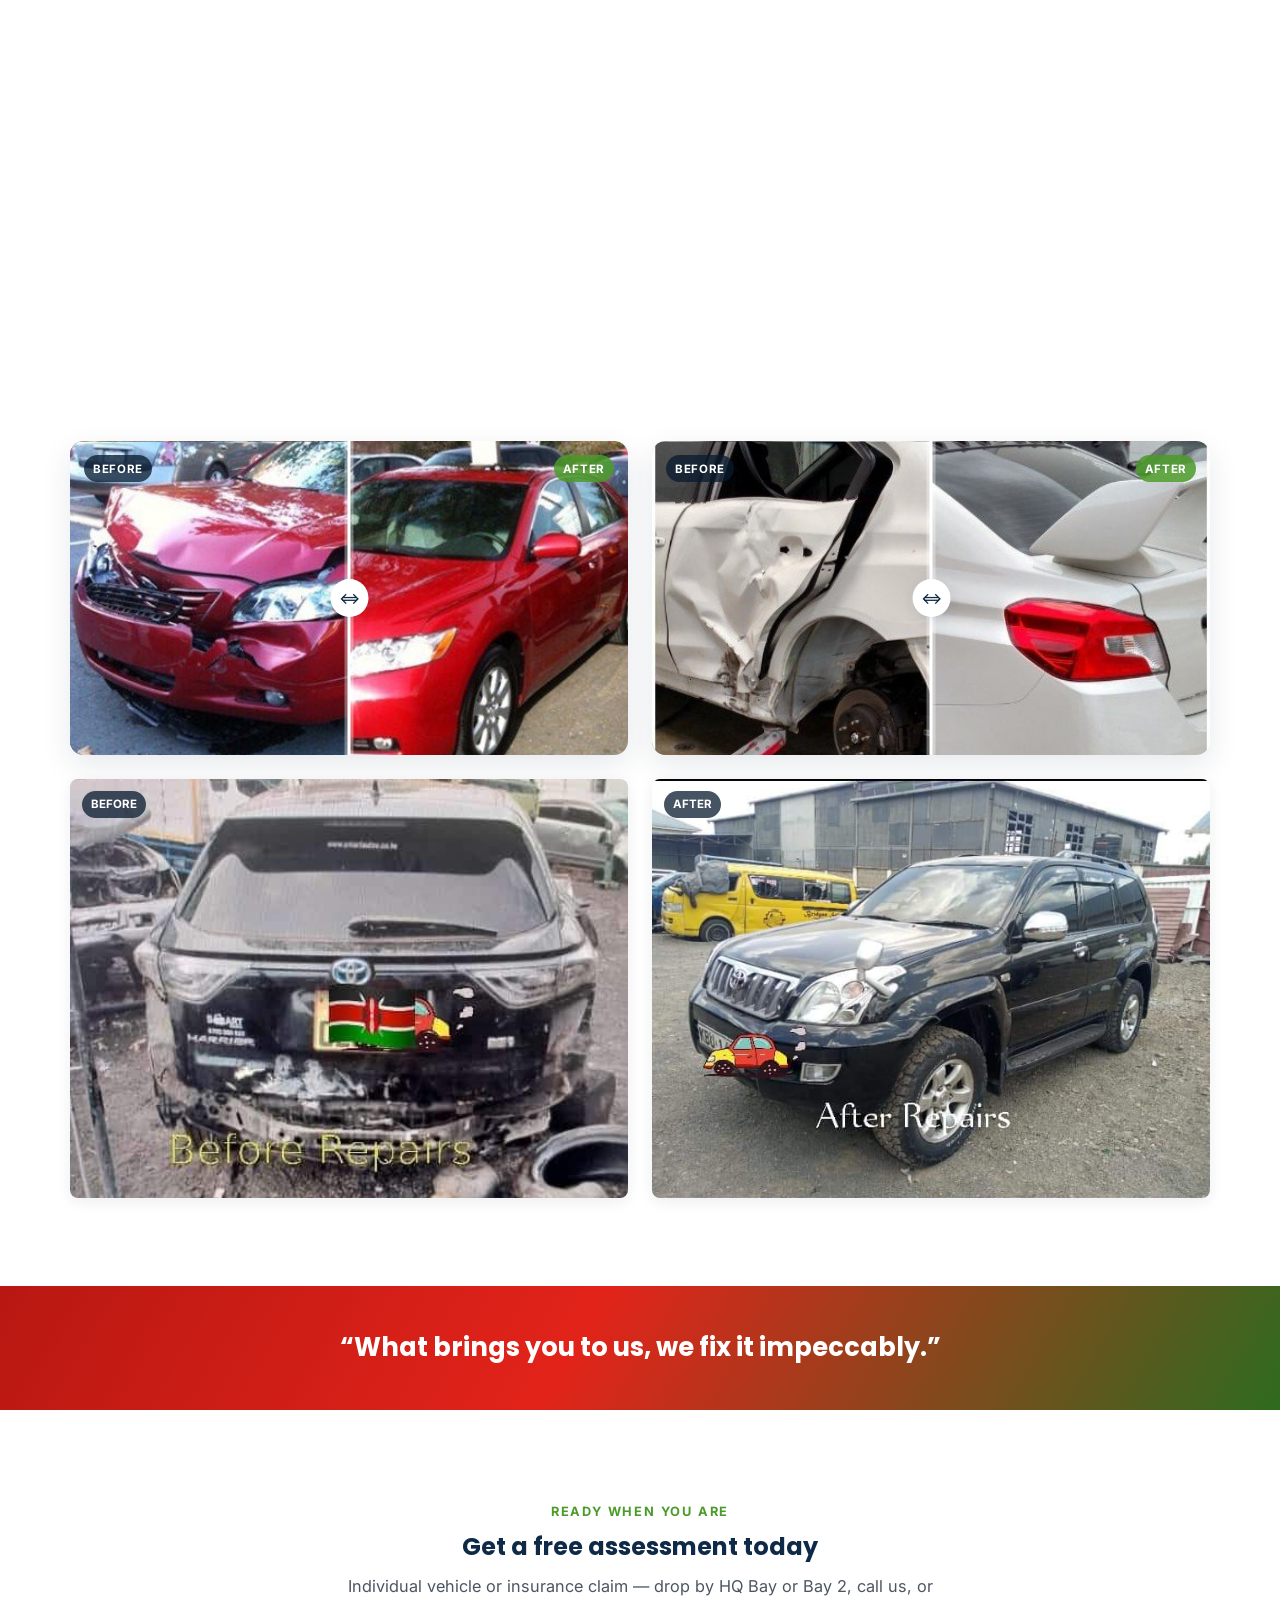
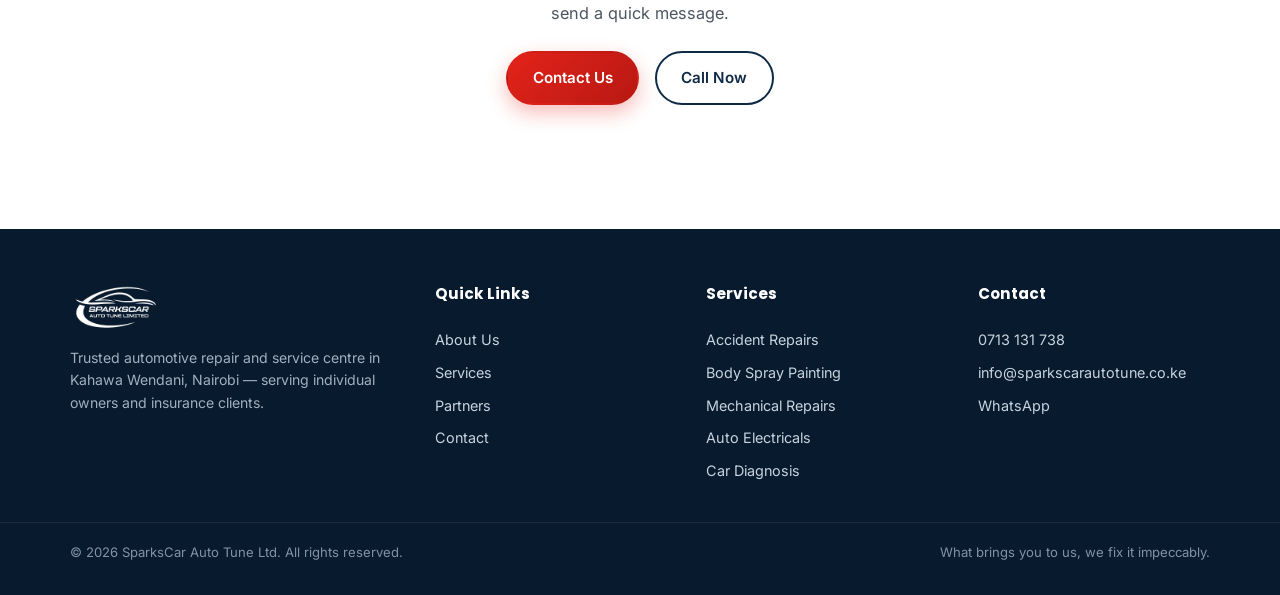
==== commit e709b324: "refactor" ====
--- a/index.html
+++ b/index.html
@@ -180,39 +180,53 @@
 
       <div class="services-grid">
         <div class="service-card reveal">
-          <div class="service-icon" aria-hidden="true">&#128663;</div>
-          <h3>Accident Repairs</h3>
-          <p>Whether minor or major, we provide expert accident repair services to restore your vehicle to its pre&#8209;accident condition.</p>
-        </div>
-        <div class="service-card reveal">
-          <div class="service-icon" aria-hidden="true">&#127912;</div>
-          <h3>Body Spray Painting</h3>
-          <p>Professional body spray painting services that leave your vehicle looking brand new, with high&#8209;quality finishes.</p>
-        </div>
-        <div class="service-card reveal">
-          <div class="service-icon" aria-hidden="true">&#128295;</div>
-          <h3>Mechanical Repairs</h3>
-          <p>From engine overhauls to minor adjustments, our team of skilled mechanics is ready to handle any mechanical issue.</p>
-        </div>
-        <div class="service-card reveal">
-          <div class="service-icon" aria-hidden="true">&#128736;&#65039;</div>
-          <h3>Minor &amp; Major Servicing</h3>
-          <p>Regular maintenance is key to a smooth-running vehicle. We offer both minor and major servicing to keep your car in top condition.</p>
-        </div>
-        <div class="service-card reveal">
-          <div class="service-icon" aria-hidden="true">&#10024;</div>
-          <h3>Vehicle Face-lifting</h3>
-          <p>We help transform your vehicle with modern upgrades and face-lifting services to bring it up to newer generation standards.</p>
-        </div>
-        <div class="service-card reveal">
-          <div class="service-icon" aria-hidden="true">&#9889;</div>
-          <h3>Auto Electricals</h3>
-          <p>Our technicians handle all types of auto electrical repairs, from alternators and wiring to complex ECUs.</p>
-        </div>
-        <div class="service-card reveal">
-          <div class="service-icon" aria-hidden="true">&#128187;</div>
-          <h3>Car Diagnosis</h3>
-          <p>Using advanced diagnostic tools, we identify any underlying issues in your vehicle and recommend the best solutions.</p>
+          <div class="service-card-img"><img src="assets/img/services/accident-repairs.jpg" alt="Technician using a body-filler and dent tool on a damaged panel" loading="lazy"></div>
+          <div class="service-card-body">
+            <h3>Accident Repairs</h3>
+            <p>Whether minor or major, we provide expert accident repair services to restore your vehicle to its pre&#8209;accident condition.</p>
+          </div>
+        </div>
+        <div class="service-card reveal">
+          <div class="service-card-img"><img src="assets/img/services/body-spray-painting.jpg" alt="Technician spray-painting a car door in a paint booth" loading="lazy"></div>
+          <div class="service-card-body">
+            <h3>Body Spray Painting</h3>
+            <p>Professional body spray painting services that leave your vehicle looking brand new, with high&#8209;quality finishes.</p>
+          </div>
+        </div>
+        <div class="service-card reveal">
+          <div class="service-card-img"><img src="assets/img/services/mechanical-repairs.jpg" alt="Close-up of a serviced V8 engine bay" loading="lazy"></div>
+          <div class="service-card-body">
+            <h3>Mechanical Repairs</h3>
+            <p>From engine overhauls to minor adjustments, our team of skilled mechanics is ready to handle any mechanical issue.</p>
+          </div>
+        </div>
+        <div class="service-card reveal">
+          <div class="service-card-img"><img src="assets/img/services/minor-major-servicing.png" alt="Servicing essentials: oil, bulbs, jumper cables and a warning triangle" loading="lazy"></div>
+          <div class="service-card-body">
+            <h3>Minor &amp; Major Servicing</h3>
+            <p>Regular maintenance is key to a smooth-running vehicle. We offer both minor and major servicing to keep your car in top condition.</p>
+          </div>
+        </div>
+        <div class="service-card reveal">
+          <div class="service-card-img"><img src="assets/img/services/vehicle-facelifting.jpg" alt="Freshly finished SUV after a vehicle face-lift" loading="lazy"></div>
+          <div class="service-card-body">
+            <h3>Vehicle Face-lifting</h3>
+            <p>We help transform your vehicle with modern upgrades and face-lifting services to bring it up to newer generation standards.</p>
+          </div>
+        </div>
+        <div class="service-card reveal">
+          <div class="service-card-img"><img src="assets/img/services/auto-electricals.png" alt="Technician repairing a vehicle's wiring and fuse box" loading="lazy"></div>
+          <div class="service-card-body">
+            <h3>Auto Electricals</h3>
+            <p>Our technicians handle all types of auto electrical repairs, from alternators and wiring to complex ECUs.</p>
+          </div>
+        </div>
+        <div class="service-card reveal">
+          <div class="service-card-img"><img src="assets/img/services/car-diagnosis.png" alt="Laptop-based diagnostic scan connected to an engine" loading="lazy"></div>
+          <div class="service-card-body">
+            <h3>Car Diagnosis</h3>
+            <p>Using advanced diagnostic tools, we identify any underlying issues in your vehicle and recommend the best solutions.</p>
+          </div>
         </div>
         <div class="service-card service-card-cta reveal">
           <h3>See the full list</h3>
--- a/assets/css/style.css
+++ b/assets/css/style.css
@@ -185,7 +185,7 @@
 
 /* ---------- Trust strip (home) ---------- */
 .trust-strip{
-  background:var(--navy-dark); padding:1.8rem 0 2rem; overflow:hidden;
+  background:var(--navy-dark); padding:2.2rem 0 2.4rem; overflow:hidden;
 }
 .trust-strip-text{
   color:#dfe7ef; font-size:.92rem; font-weight:600; display:flex; align-items:center;
@@ -205,12 +205,12 @@
   mask-image:linear-gradient(90deg, transparent, #000 8%, #000 92%, transparent);
 }
 .marquee-track{
-  display:flex; align-items:center; gap:2.5rem; width:max-content;
-  animation:marquee-scroll 24s linear infinite;
+  display:flex; align-items:center; gap:3rem; width:max-content;
+  animation:marquee-scroll 70s linear infinite;
 }
 .marquee:hover .marquee-track{animation-play-state:paused;}
 .marquee-track img{
-  height:34px; width:auto; background:#fff; padding:.4rem .8rem; border-radius:8px;
+  height:56px; width:auto; background:#fff; padding:.65rem 1.15rem; border-radius:10px;
   display:block; flex:none;
 }
 @keyframes marquee-scroll{
@@ -329,9 +329,14 @@
 }
 .service-card{
   background:#fff; border:1px solid var(--grey-100); border-radius:var(--radius);
-  padding:2rem 1.6rem; box-shadow:var(--shadow-sm); transition:transform .2s ease, box-shadow .2s ease, border-color .2s ease;
+  padding:0; overflow:hidden; display:flex; flex-direction:column;
+  box-shadow:var(--shadow-sm); transition:transform .2s ease, box-shadow .2s ease, border-color .2s ease;
 }
 .service-card:hover{transform:translateY(-6px); box-shadow:var(--shadow); border-color:transparent;}
+.service-card-img{width:100%; aspect-ratio:4/3; overflow:hidden; background:var(--grey-100);}
+.service-card-img img{width:100%; height:100%; object-fit:cover; display:block; transition:transform .5s ease;}
+.service-card:hover .service-card-img img{transform:scale(1.07);}
+.service-card-body{padding:1.5rem 1.6rem 1.8rem;}
 .service-icon{
   font-size:1.8rem; width:56px; height:56px; border-radius:14px; display:flex; align-items:center; justify-content:center;
   background:linear-gradient(135deg, rgba(226,35,26,.10), rgba(76,154,42,.14)); margin-bottom:1.1rem;
@@ -339,7 +344,8 @@
 .service-card h3{font-size:1.08rem; margin-bottom:.45em;}
 .service-card p{font-size:.92rem; color:var(--grey-700); margin:0;}
 .service-card-cta{
-  background:linear-gradient(150deg, var(--navy), var(--navy-dark)); color:#fff; display:flex; flex-direction:column; justify-content:center;
+  padding:2rem 1.6rem; background:linear-gradient(150deg, var(--navy), var(--navy-dark)); color:#fff;
+  display:flex; flex-direction:column; justify-content:center;
 }
 .service-card-cta h3{color:#fff;}
 .service-card-cta p{color:#c7d3de; margin-bottom:1.2rem;}
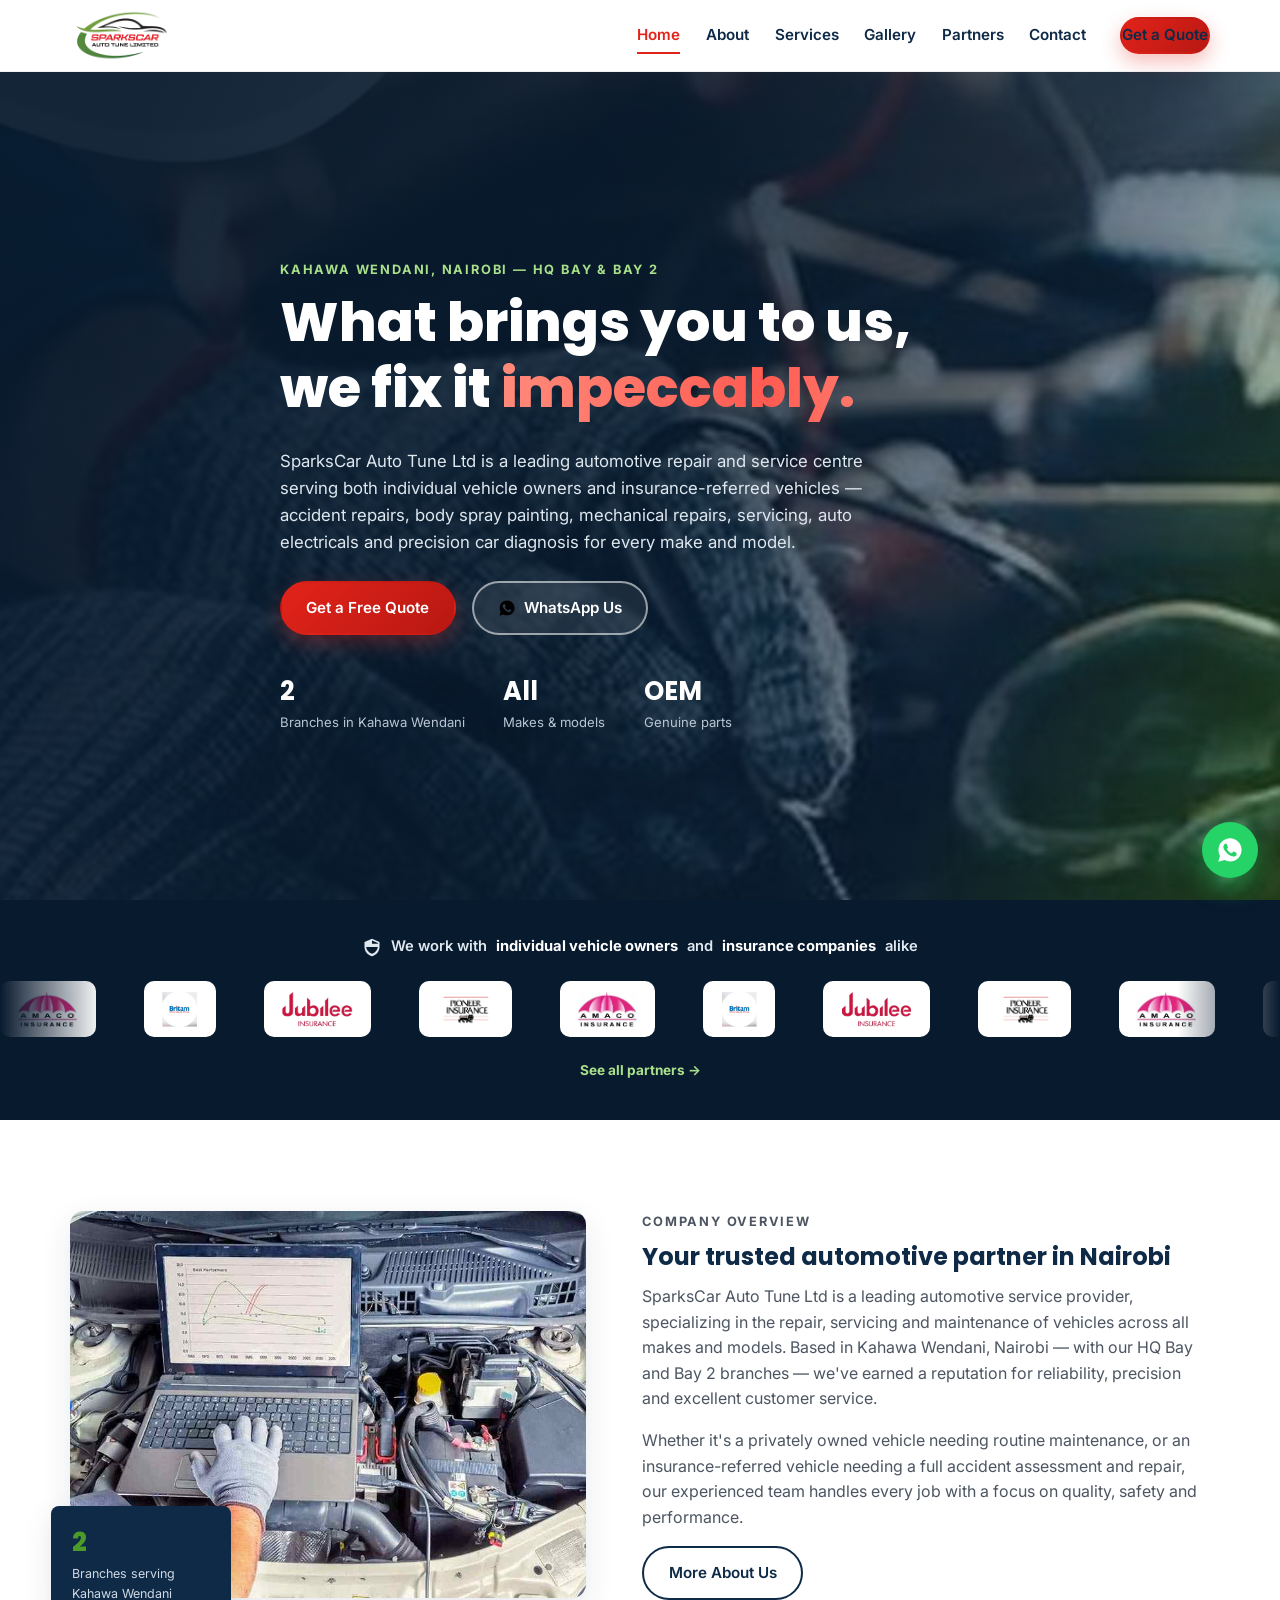
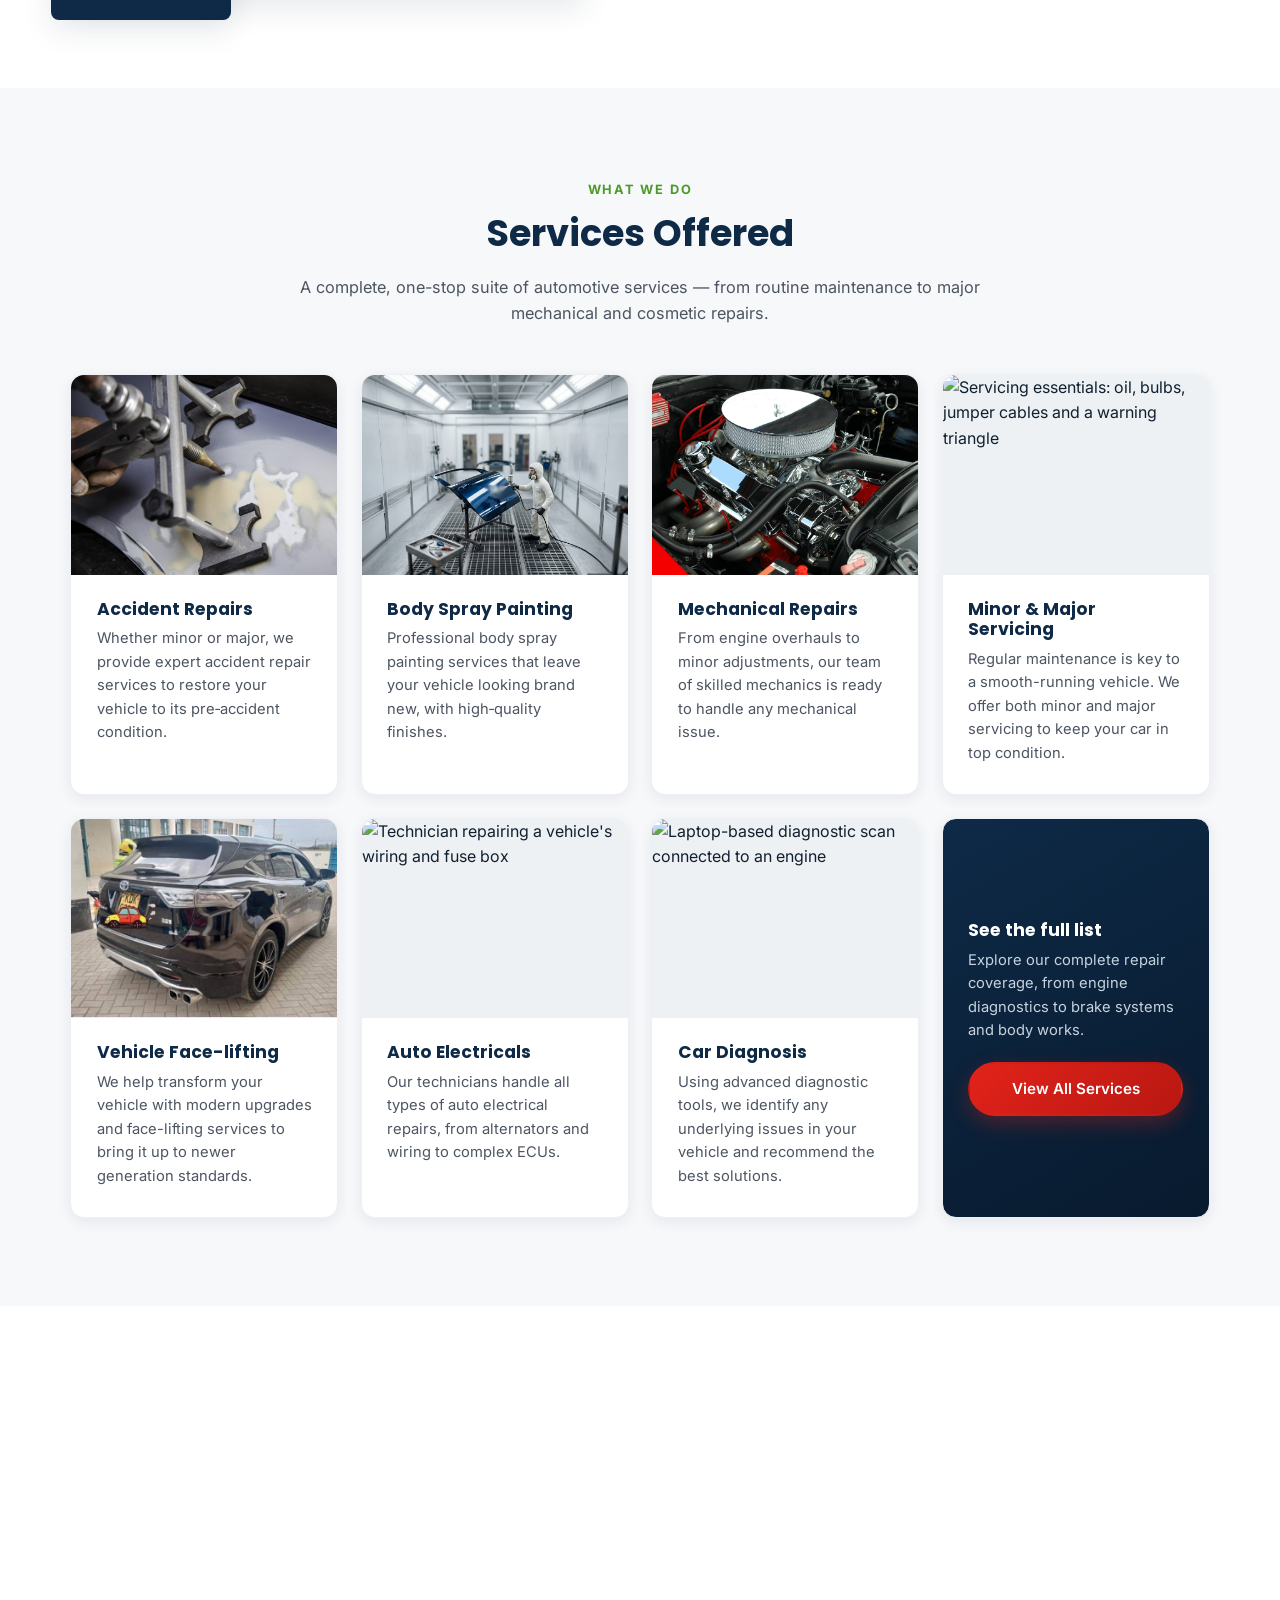
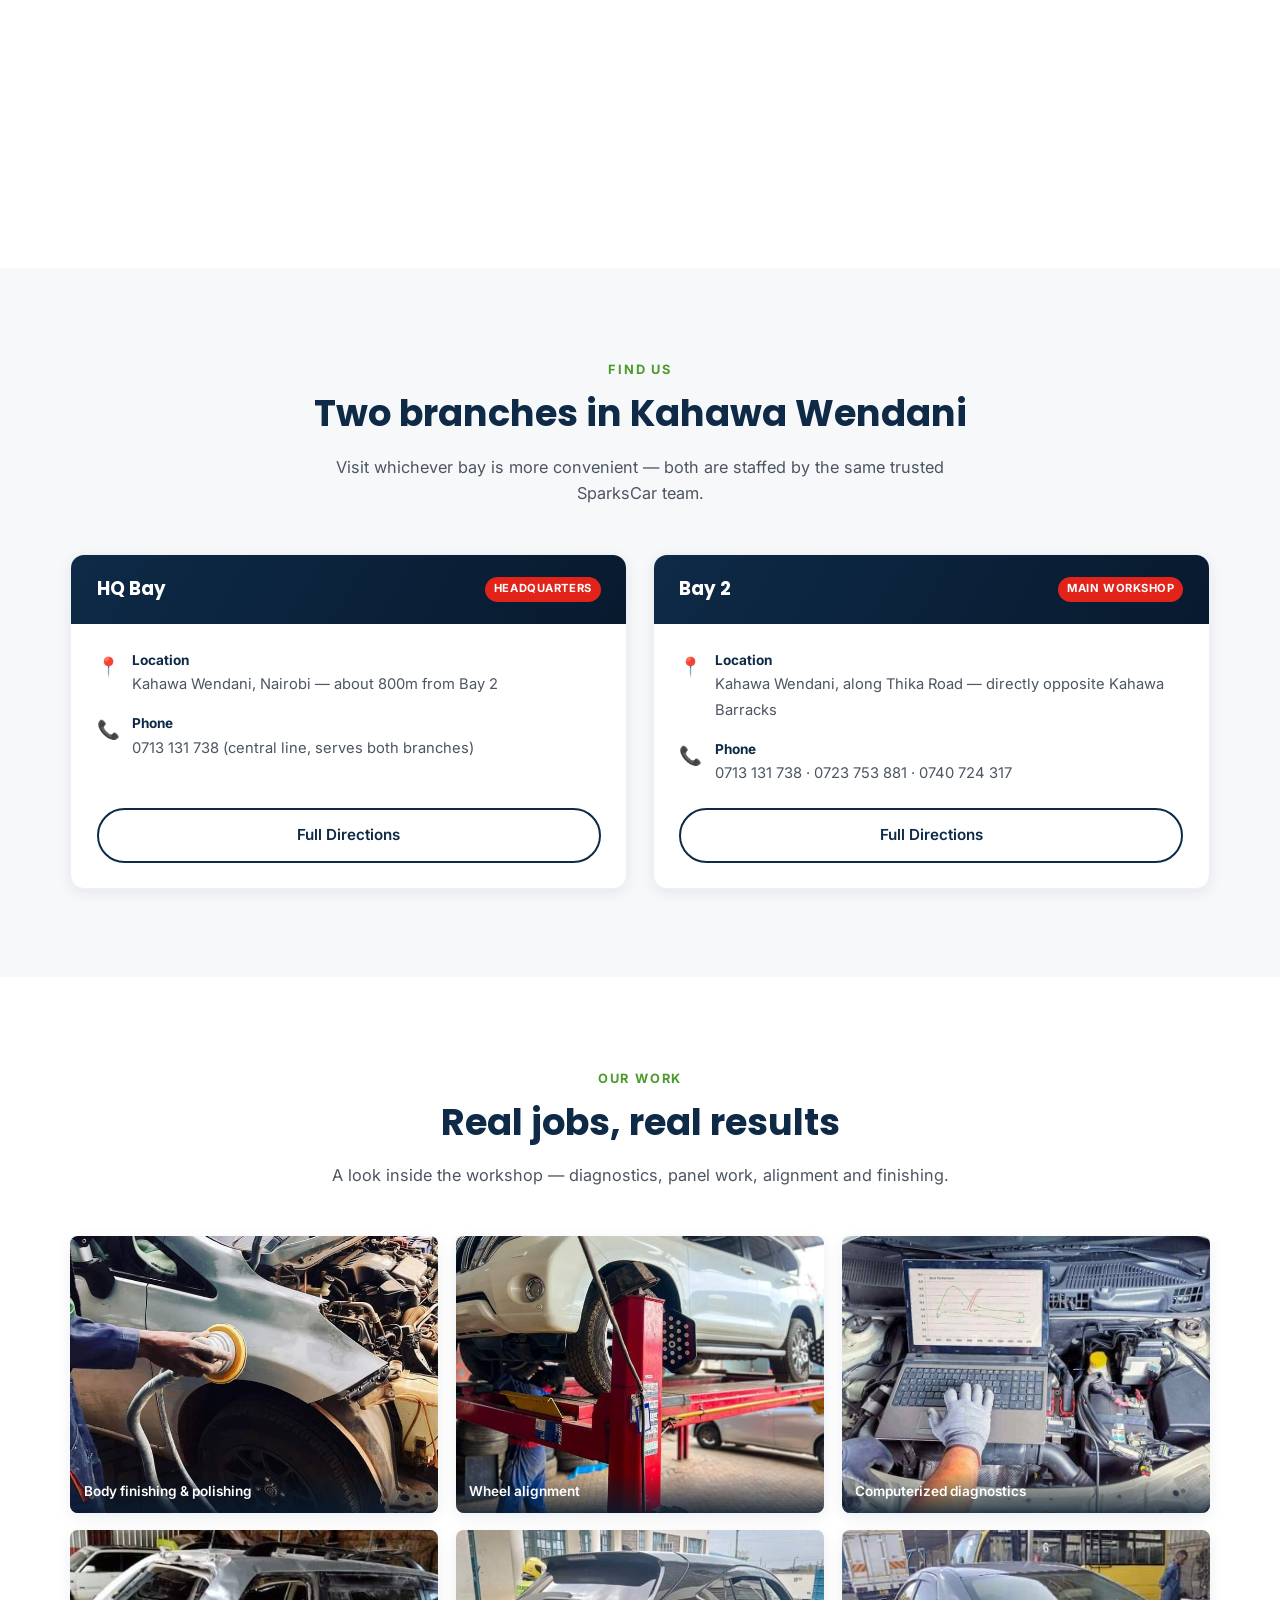
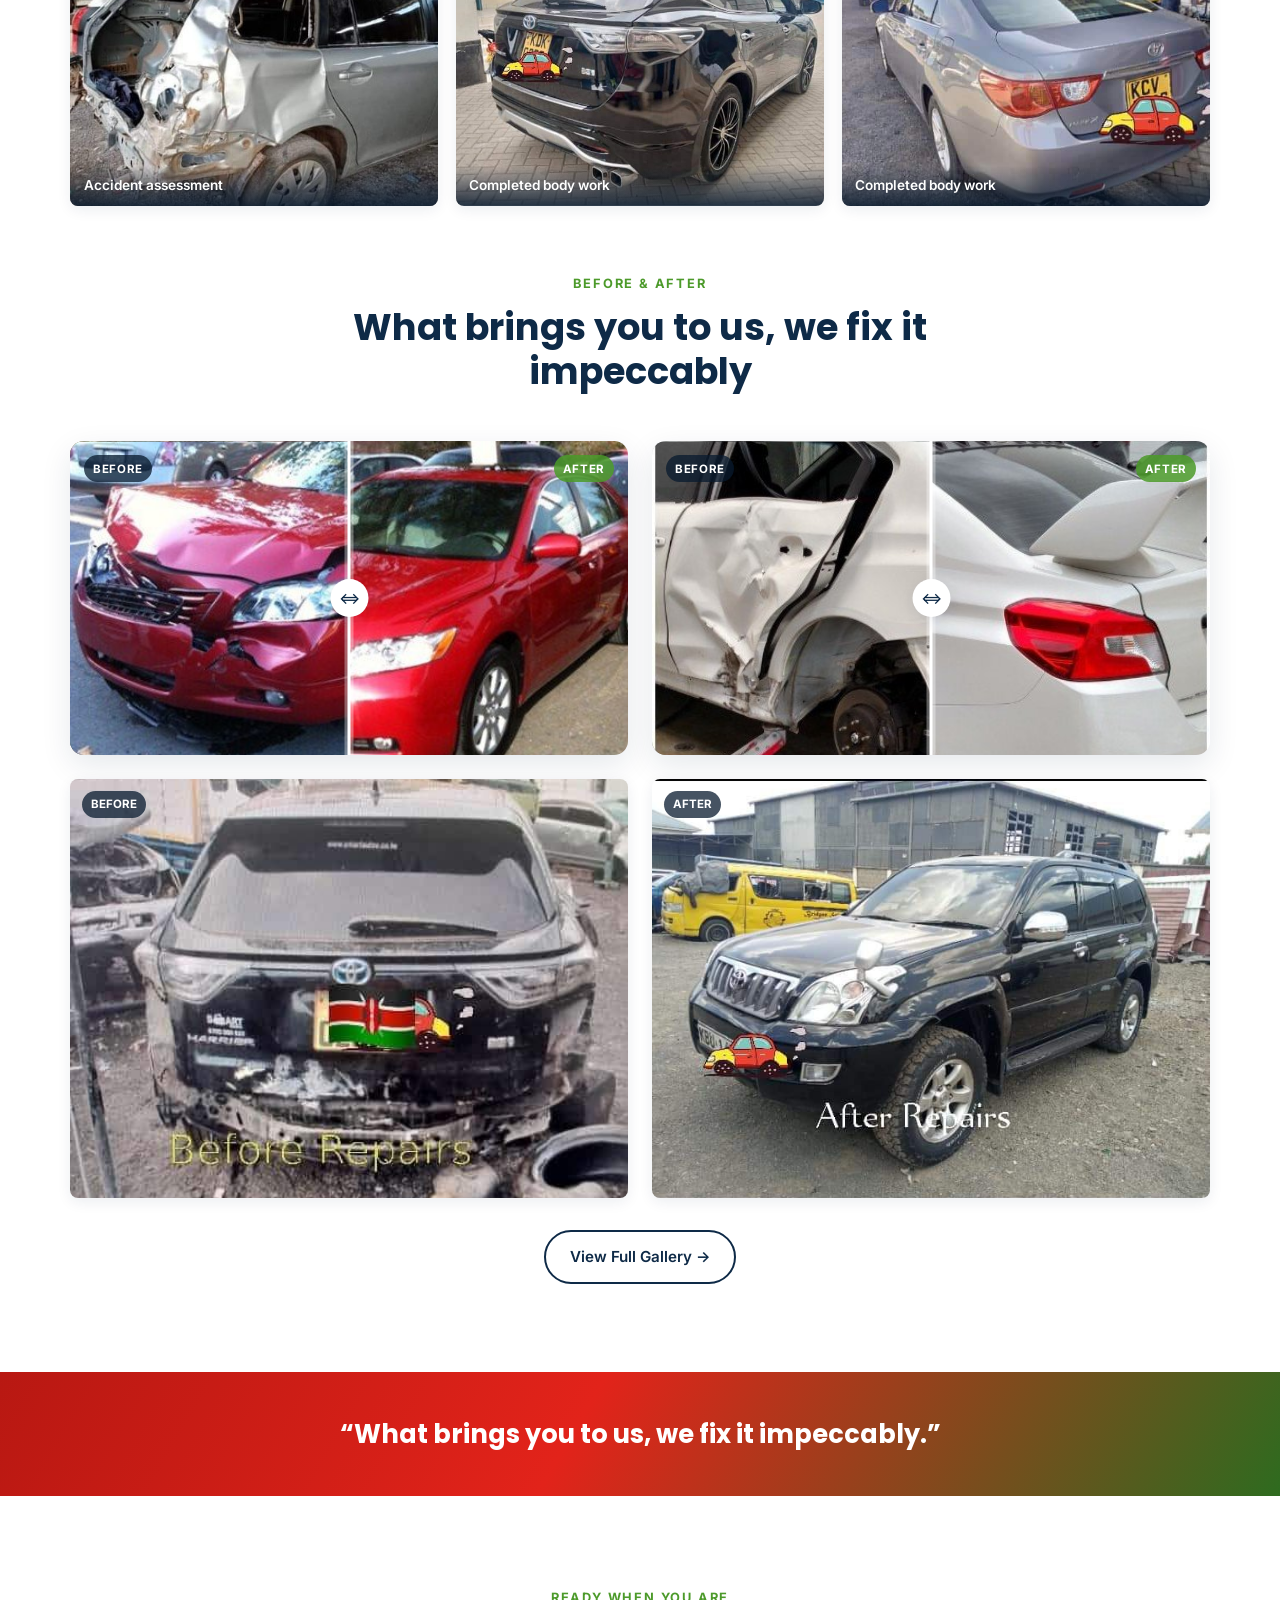
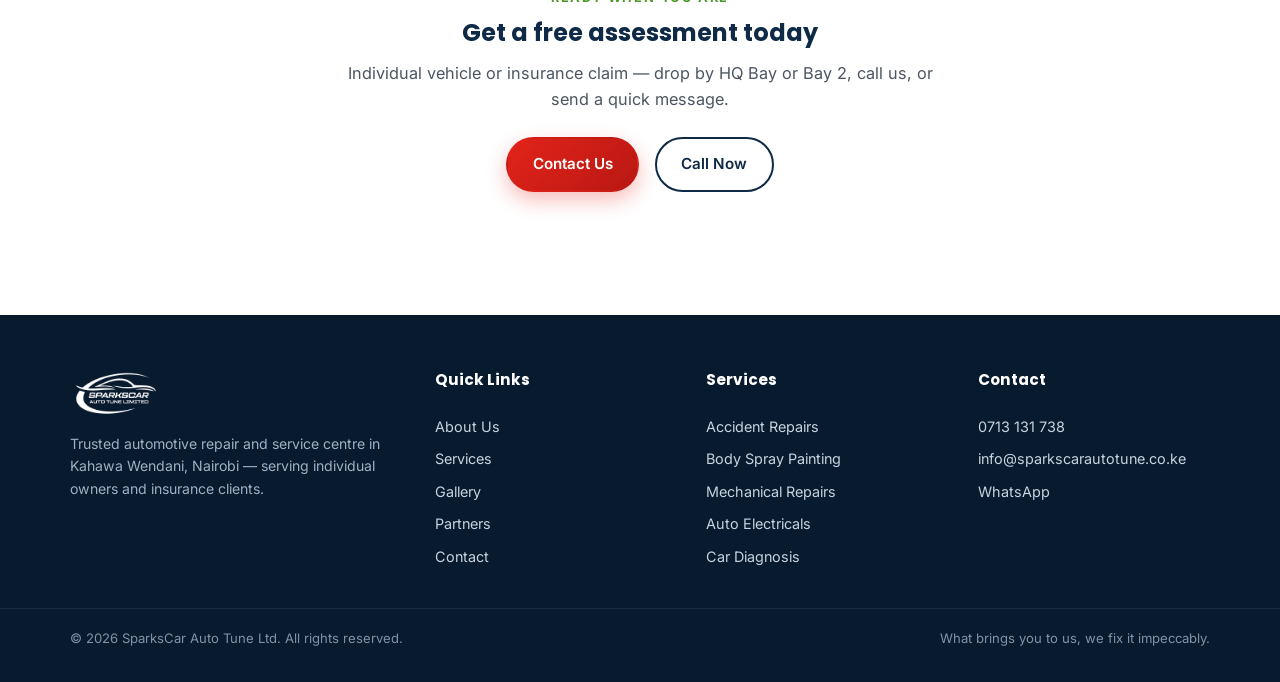
==== commit 074ad454: "add gallery" ====
--- a/index.html
+++ b/index.html
@@ -31,6 +31,7 @@
       <a href="index.html" class="active">Home</a>
       <a href="about.html">About</a>
       <a href="services.html">Services</a>
+      <a href="gallery.html">Gallery</a>
       <a href="partners.html">Partners</a>
       <a href="contact.html">Contact</a>
       <a href="contact.html" class="btn btn-primary nav-cta">Get a Quote</a>
@@ -201,28 +202,28 @@
           </div>
         </div>
         <div class="service-card reveal">
-          <div class="service-card-img"><img src="assets/img/services/minor-major-servicing.png" alt="Servicing essentials: oil, bulbs, jumper cables and a warning triangle" loading="lazy"></div>
+          <div class="service-card-img"><img src="assets/img/services/minor-major-servicing.jpg" alt="Servicing essentials: oil, bulbs, jumper cables and a warning triangle" loading="lazy"></div>
           <div class="service-card-body">
             <h3>Minor &amp; Major Servicing</h3>
             <p>Regular maintenance is key to a smooth-running vehicle. We offer both minor and major servicing to keep your car in top condition.</p>
           </div>
         </div>
         <div class="service-card reveal">
-          <div class="service-card-img"><img src="assets/img/services/vehicle-facelifting.jpg" alt="Freshly finished SUV after a vehicle face-lift" loading="lazy"></div>
+          <div class="service-card-img"><img src="assets/img/work-suv.jpg" alt="Freshly finished SUV after a vehicle face-lift" loading="lazy"></div>
           <div class="service-card-body">
             <h3>Vehicle Face-lifting</h3>
             <p>We help transform your vehicle with modern upgrades and face-lifting services to bring it up to newer generation standards.</p>
           </div>
         </div>
         <div class="service-card reveal">
-          <div class="service-card-img"><img src="assets/img/services/auto-electricals.png" alt="Technician repairing a vehicle's wiring and fuse box" loading="lazy"></div>
+          <div class="service-card-img"><img src="assets/img/services/auto-electricals.jpg" alt="Technician repairing a vehicle's wiring and fuse box" loading="lazy"></div>
           <div class="service-card-body">
             <h3>Auto Electricals</h3>
             <p>Our technicians handle all types of auto electrical repairs, from alternators and wiring to complex ECUs.</p>
           </div>
         </div>
         <div class="service-card reveal">
-          <div class="service-card-img"><img src="assets/img/services/car-diagnosis.png" alt="Laptop-based diagnostic scan connected to an engine" loading="lazy"></div>
+          <div class="service-card-img"><img src="assets/img/services/car-diagnosis.jpg" alt="Laptop-based diagnostic scan connected to an engine" loading="lazy"></div>
           <div class="service-card-body">
             <h3>Car Diagnosis</h3>
             <p>Using advanced diagnostic tools, we identify any underlying issues in your vehicle and recommend the best solutions.</p>
@@ -366,6 +367,10 @@
       <div class="ba-pair reveal">
         <figure><img src="assets/img/prado-before.jpg" loading="lazy" alt="Toyota Prado before repair, burnt and damaged"><figcaption>Before</figcaption></figure>
         <figure><img src="assets/img/prado-after.jpg" loading="lazy" alt="Toyota Prado fully restored after repair"><figcaption>After</figcaption></figure>
+      </div>
+
+      <div class="reveal" style="text-align:center; margin-top:2rem;">
+        <a href="gallery.html" class="btn btn-outline">View Full Gallery &rarr;</a>
       </div>
     </div>
   </section>
@@ -402,6 +407,7 @@
       <h4>Quick Links</h4>
       <a href="about.html">About Us</a>
       <a href="services.html">Services</a>
+      <a href="gallery.html">Gallery</a>
       <a href="partners.html">Partners</a>
       <a href="contact.html">Contact</a>
     </div>
--- a/assets/css/style.css
+++ b/assets/css/style.css
@@ -426,6 +426,14 @@
   font-size:.72rem; font-weight:700; text-transform:uppercase; padding:.35em .8em; border-radius:999px;
 }
 
+.gallery-status{
+  text-align:center; color:var(--grey-700); padding:3rem 1rem; font-size:1rem;
+}
+.gallery-status-error{color:var(--red);}
+.gallery-status-error a{text-decoration:underline;}
+#dynamicGallery .ba-grid{margin-top:0;}
+#dynamicGallery .ba-grid .ba-slider{margin-bottom:.5rem;}
+
 /* ---------- Tagline strip ---------- */
 .tagline-strip{
   background:linear-gradient(120deg, var(--red-dark), var(--red) 45%, var(--green-dark));
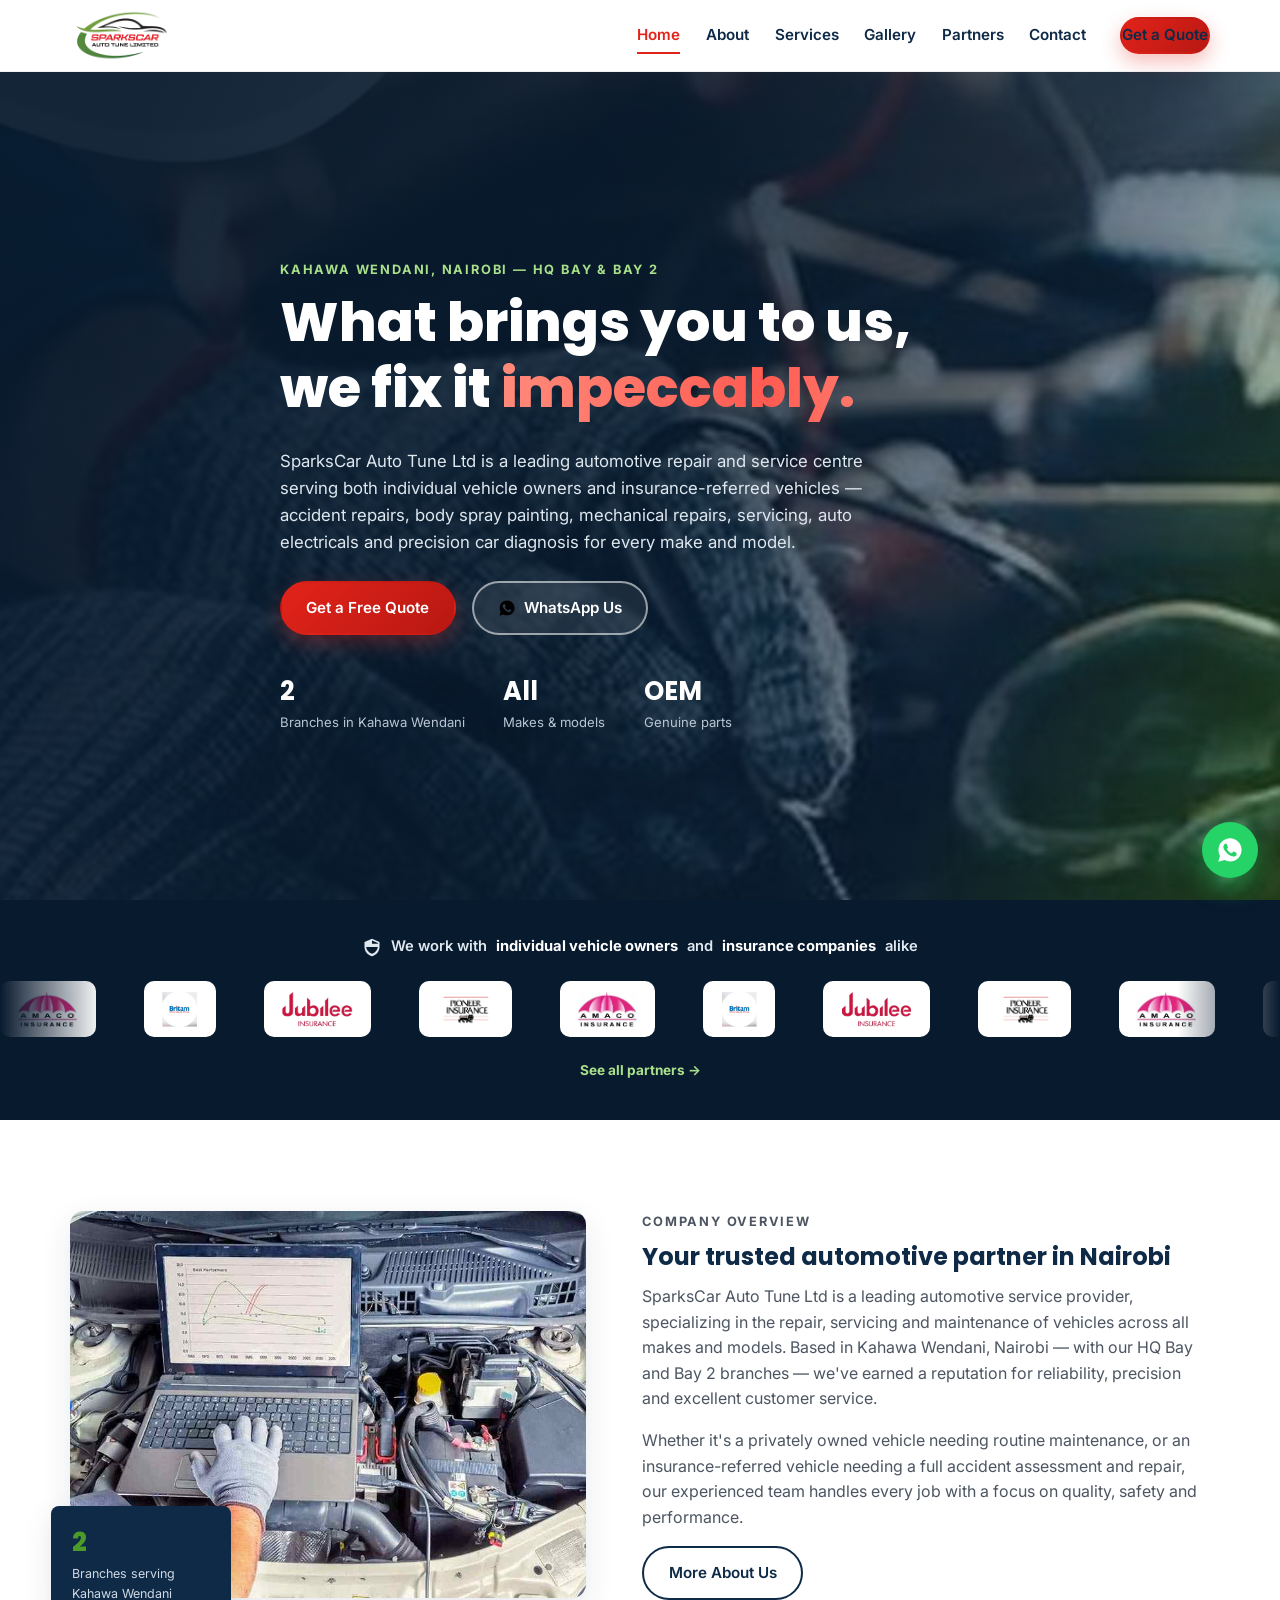
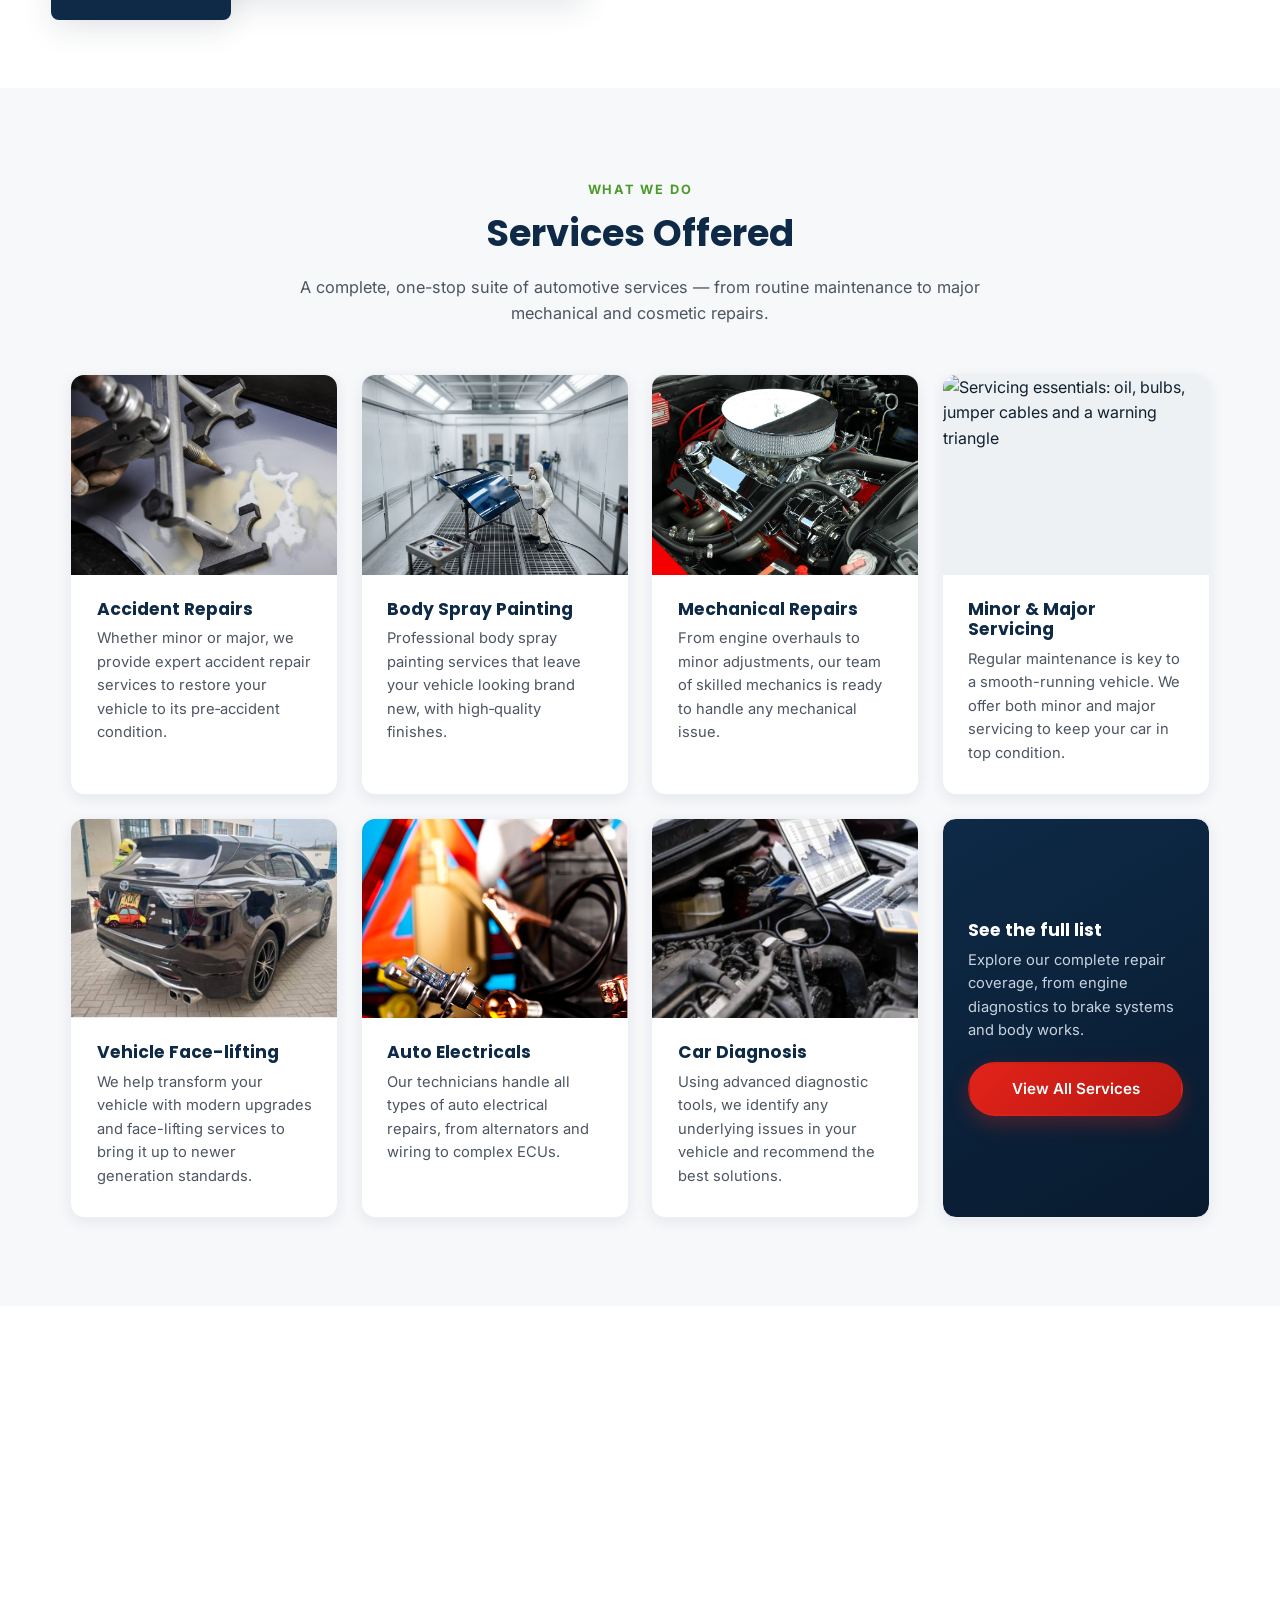
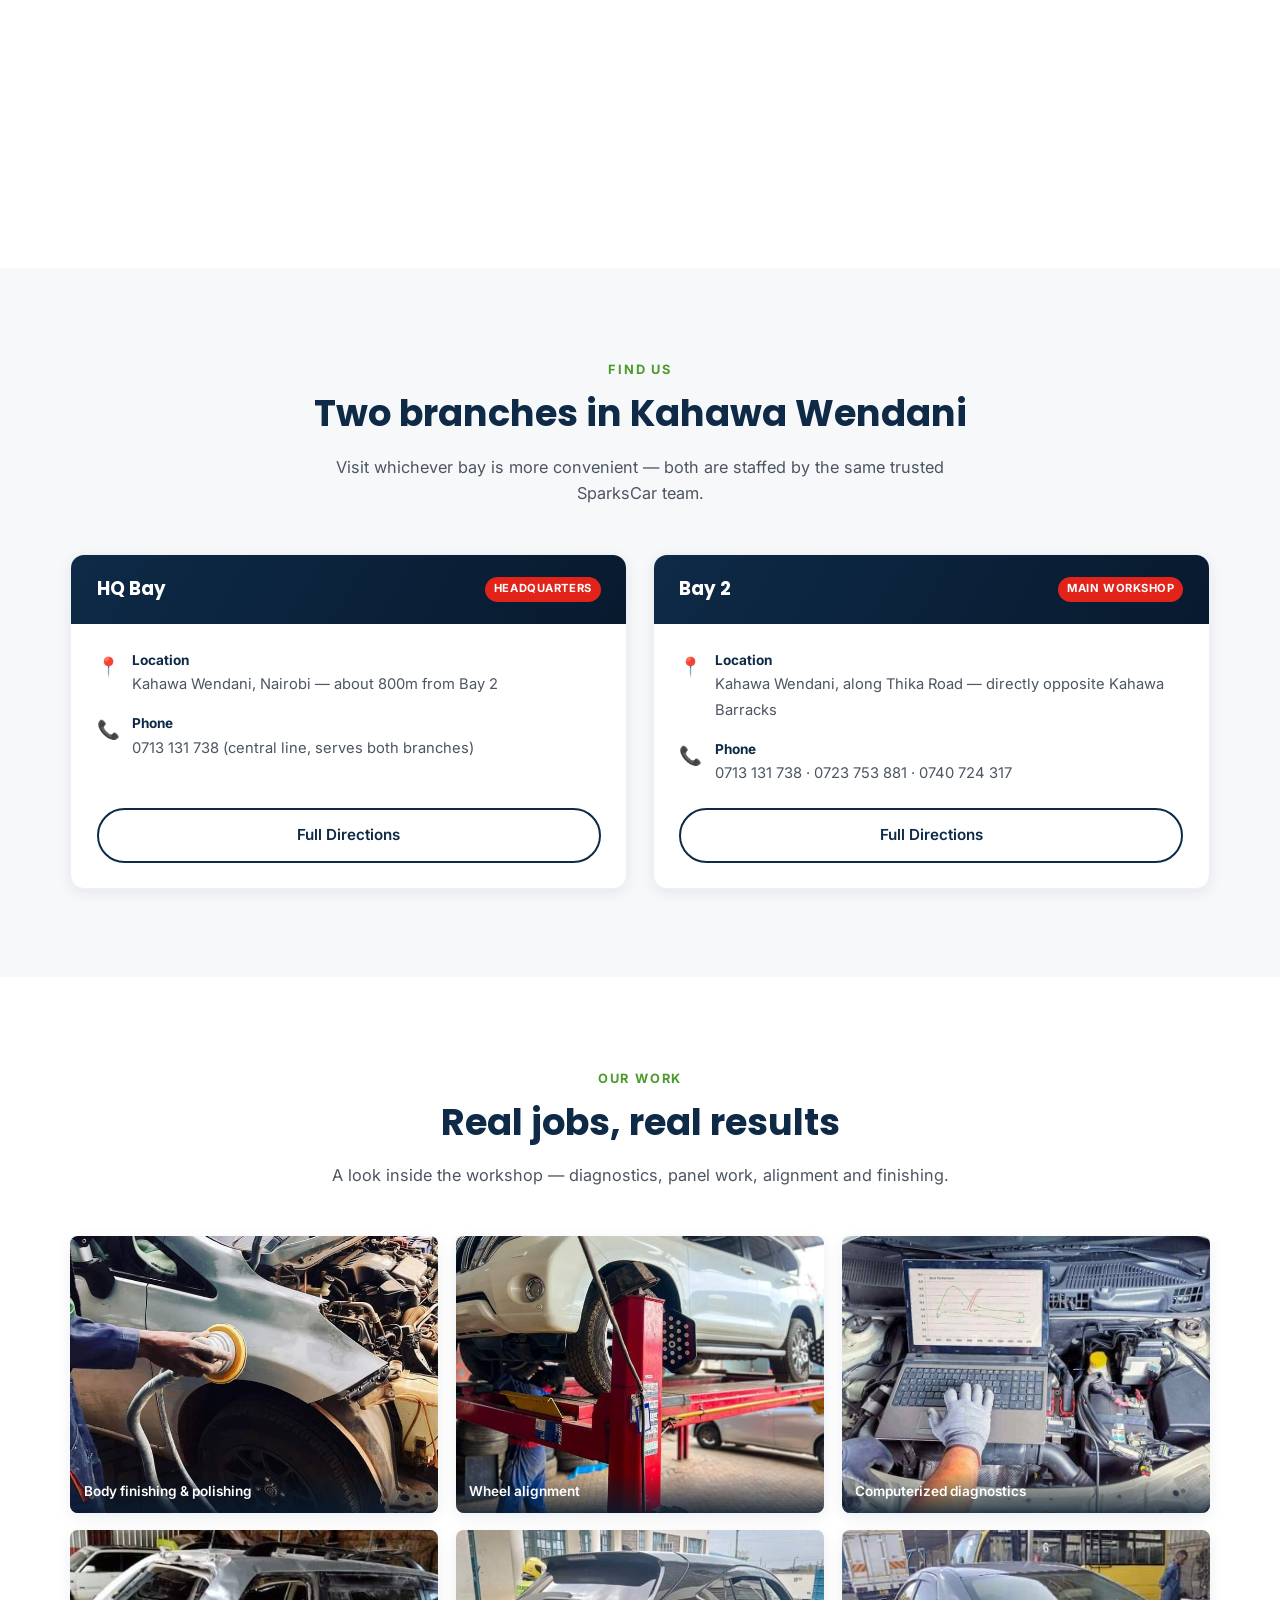
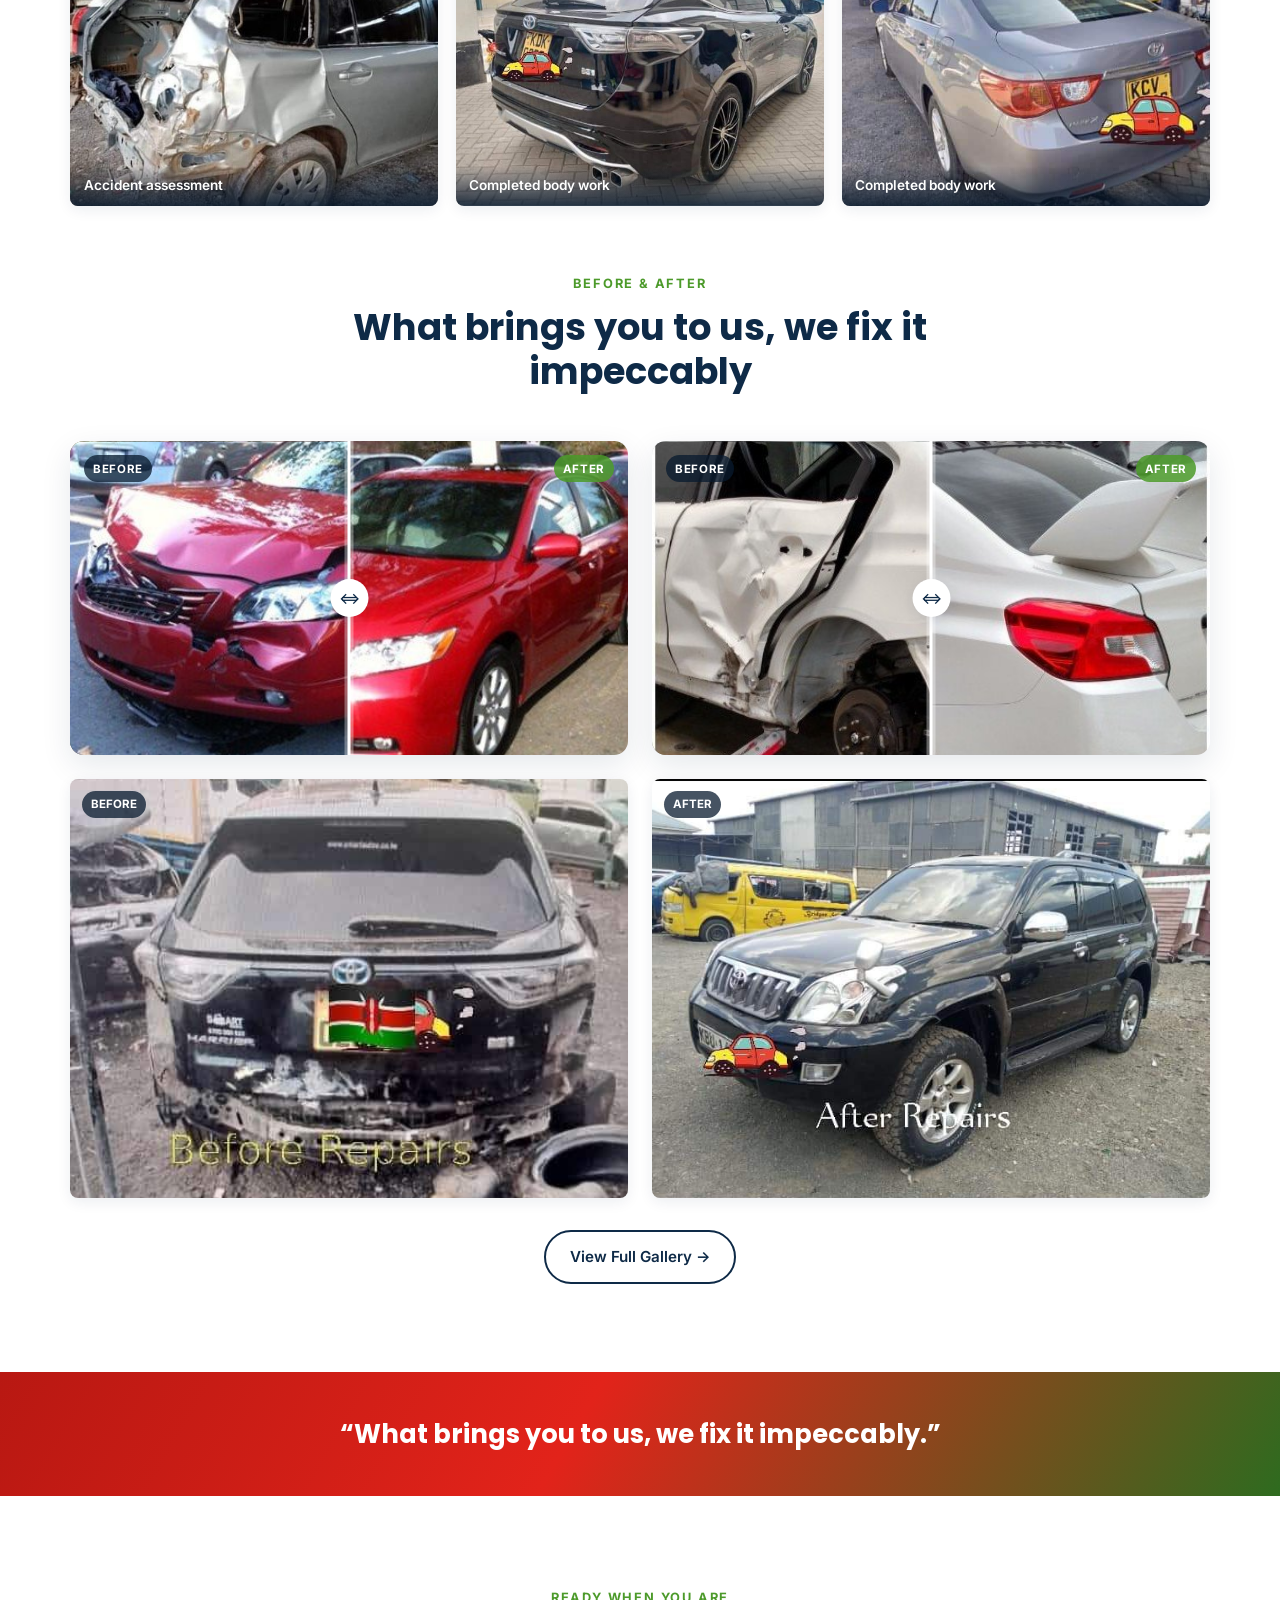
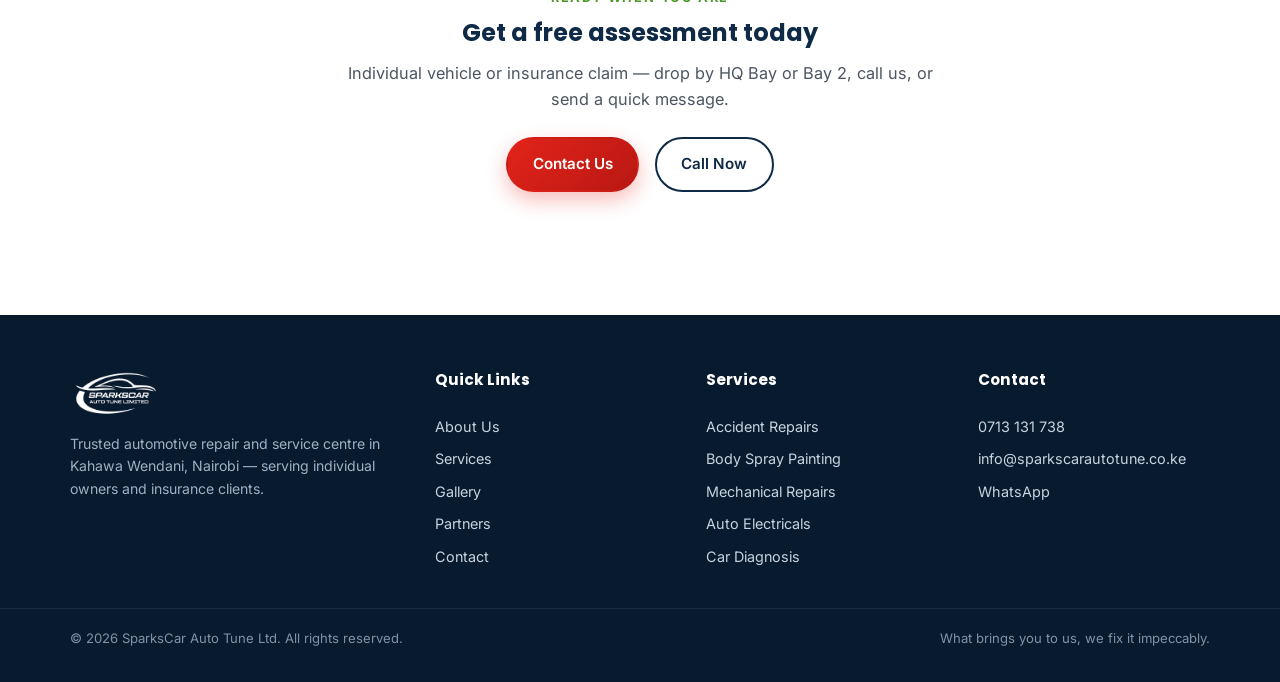
==== commit f6f1c4e7: "add gallery" ====
--- a/index.html
+++ b/index.html
@@ -216,14 +216,14 @@
           </div>
         </div>
         <div class="service-card reveal">
-          <div class="service-card-img"><img src="assets/img/services/auto-electricals.jpg" alt="Technician repairing a vehicle's wiring and fuse box" loading="lazy"></div>
+          <div class="service-card-img"><img src="assets/img/services/auto-electricals.png" alt="Technician repairing a vehicle's wiring and fuse box" loading="lazy"></div>
           <div class="service-card-body">
             <h3>Auto Electricals</h3>
             <p>Our technicians handle all types of auto electrical repairs, from alternators and wiring to complex ECUs.</p>
           </div>
         </div>
         <div class="service-card reveal">
-          <div class="service-card-img"><img src="assets/img/services/car-diagnosis.jpg" alt="Laptop-based diagnostic scan connected to an engine" loading="lazy"></div>
+          <div class="service-card-img"><img src="assets/img/services/car-diagnosis.png" alt="Laptop-based diagnostic scan connected to an engine" loading="lazy"></div>
           <div class="service-card-body">
             <h3>Car Diagnosis</h3>
             <p>Using advanced diagnostic tools, we identify any underlying issues in your vehicle and recommend the best solutions.</p>
